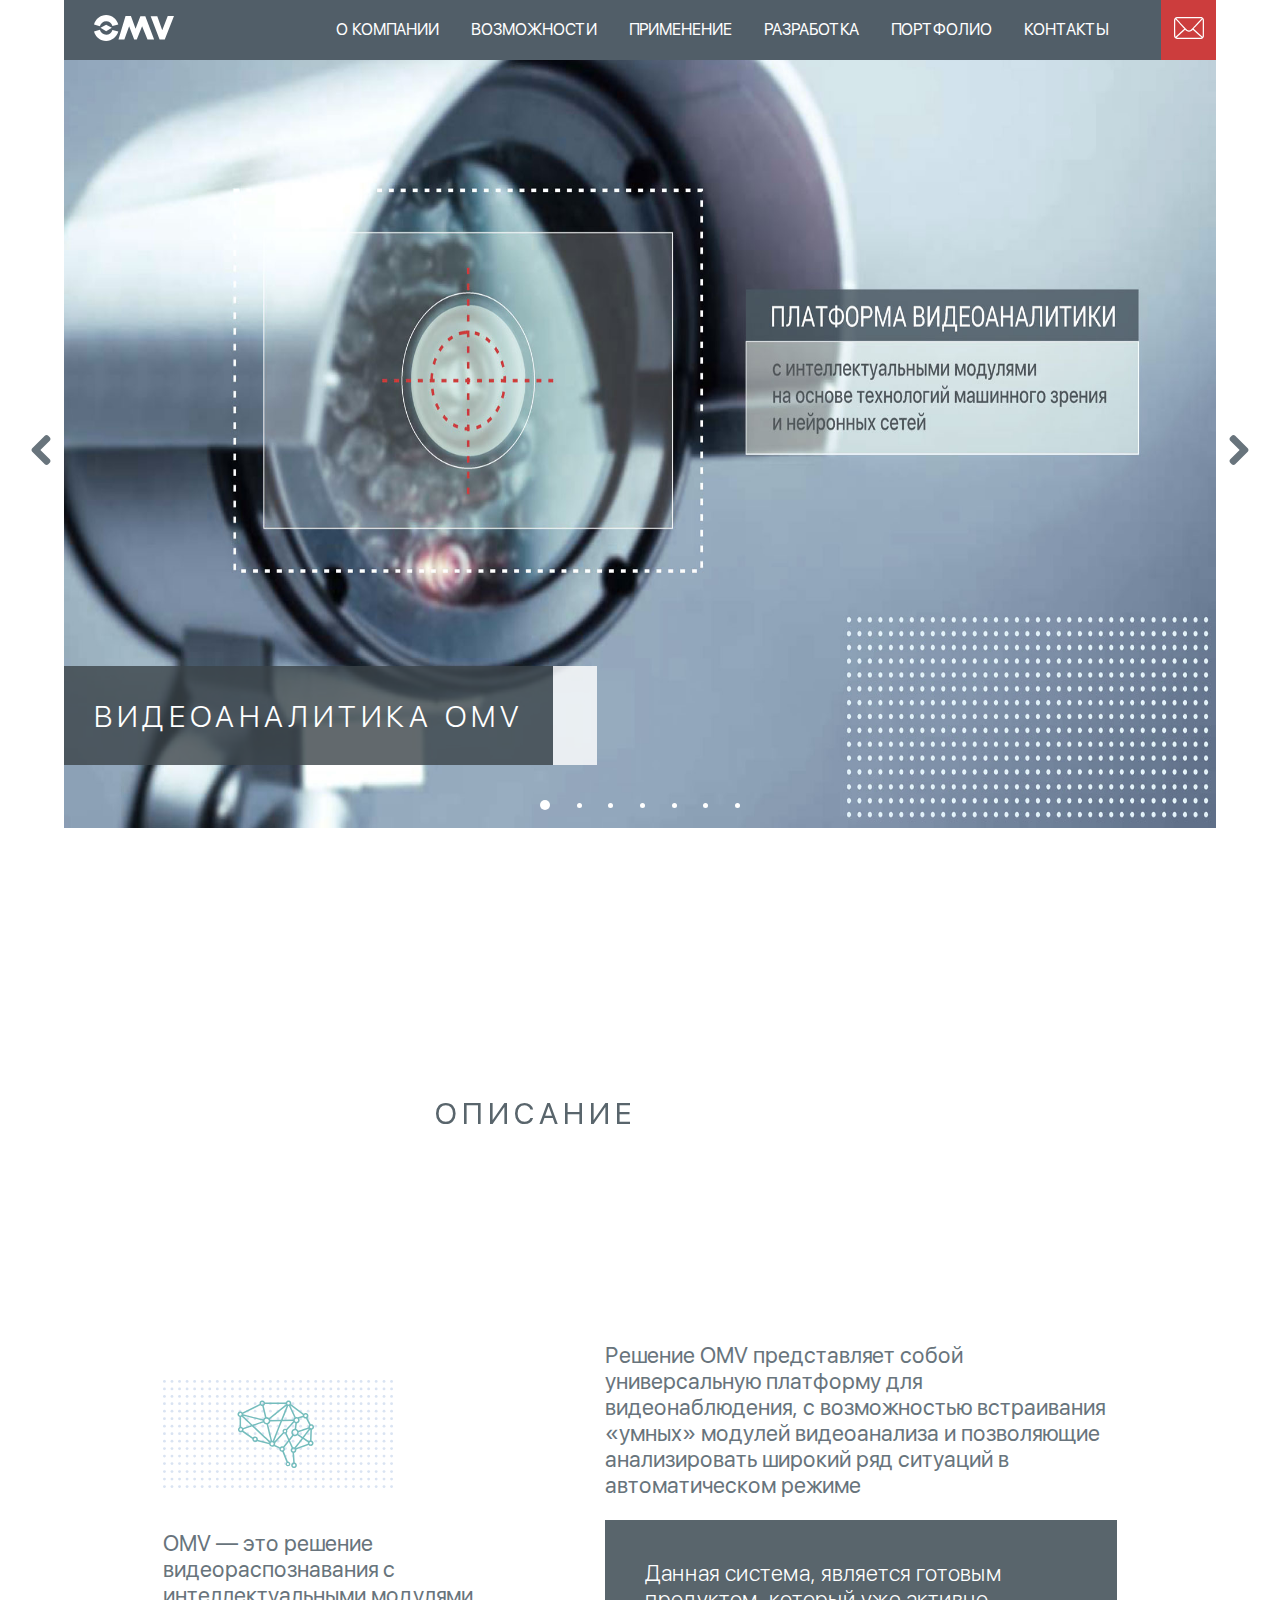
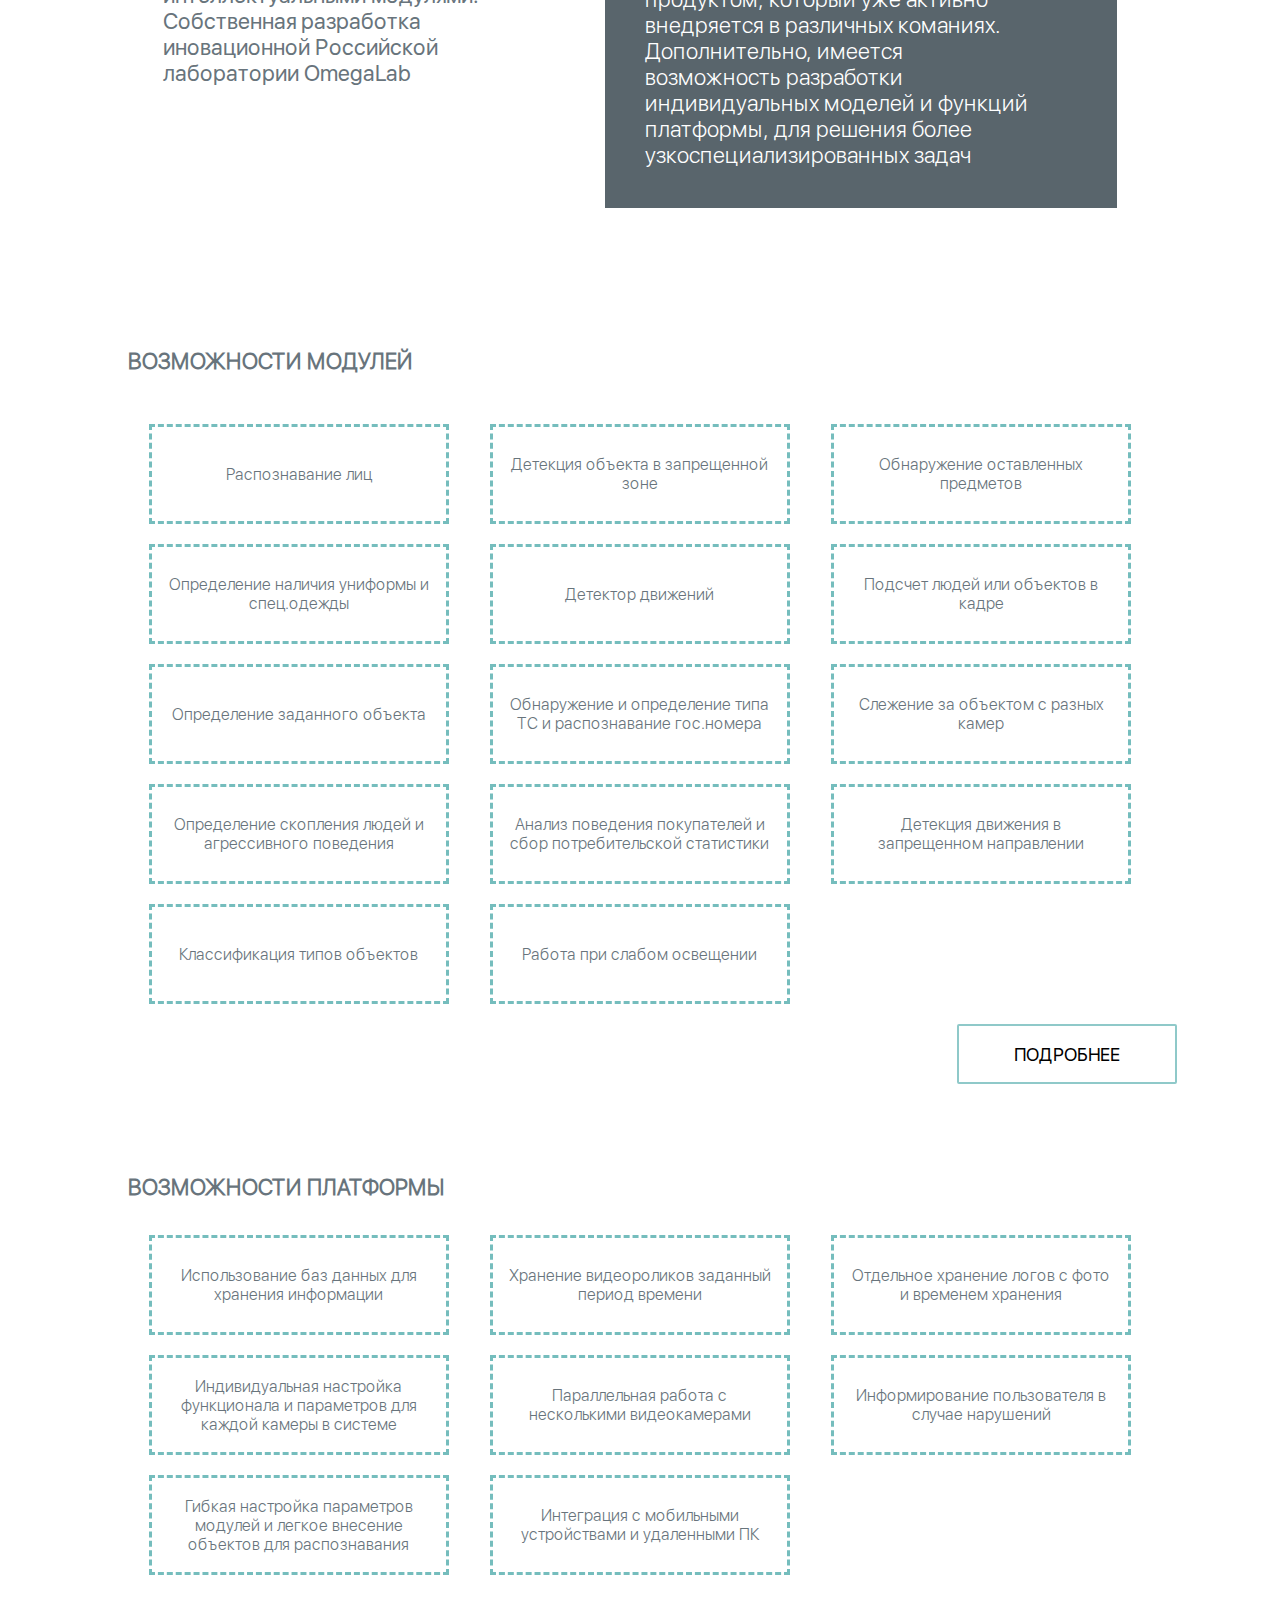
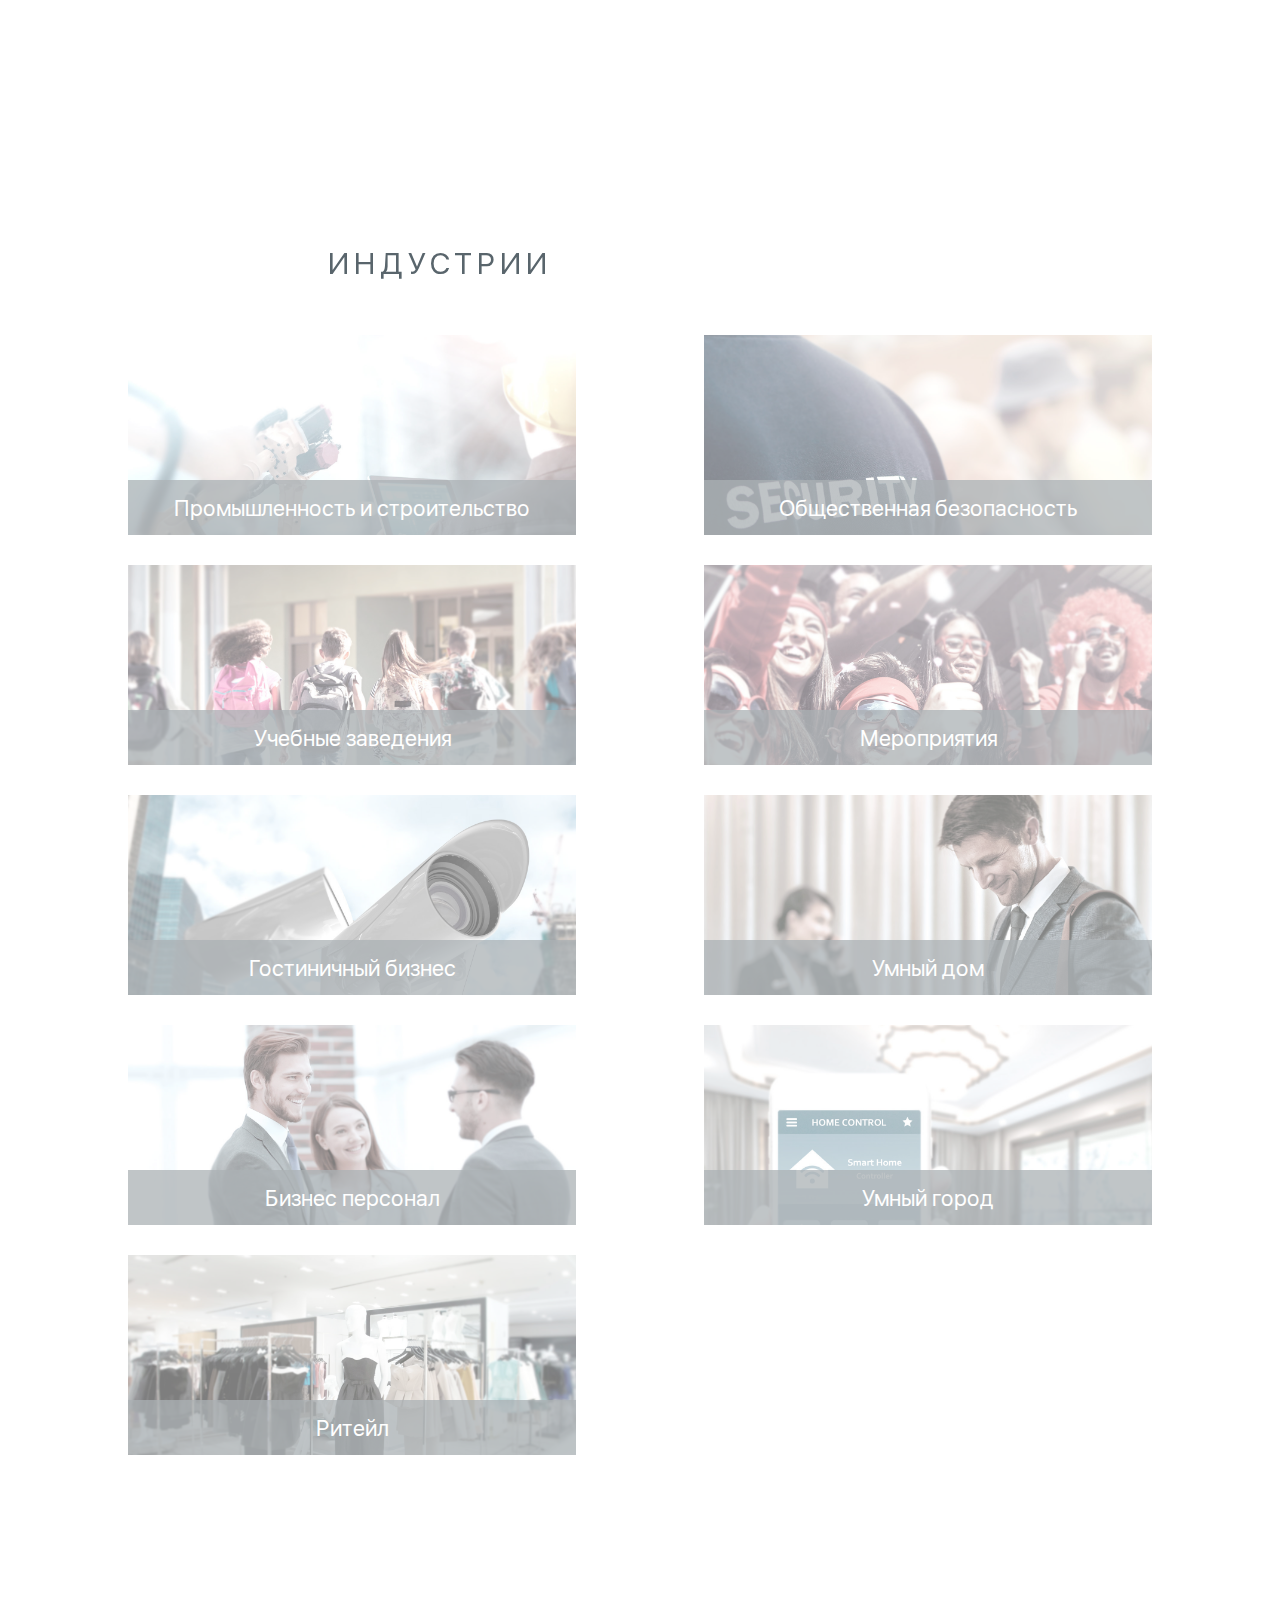
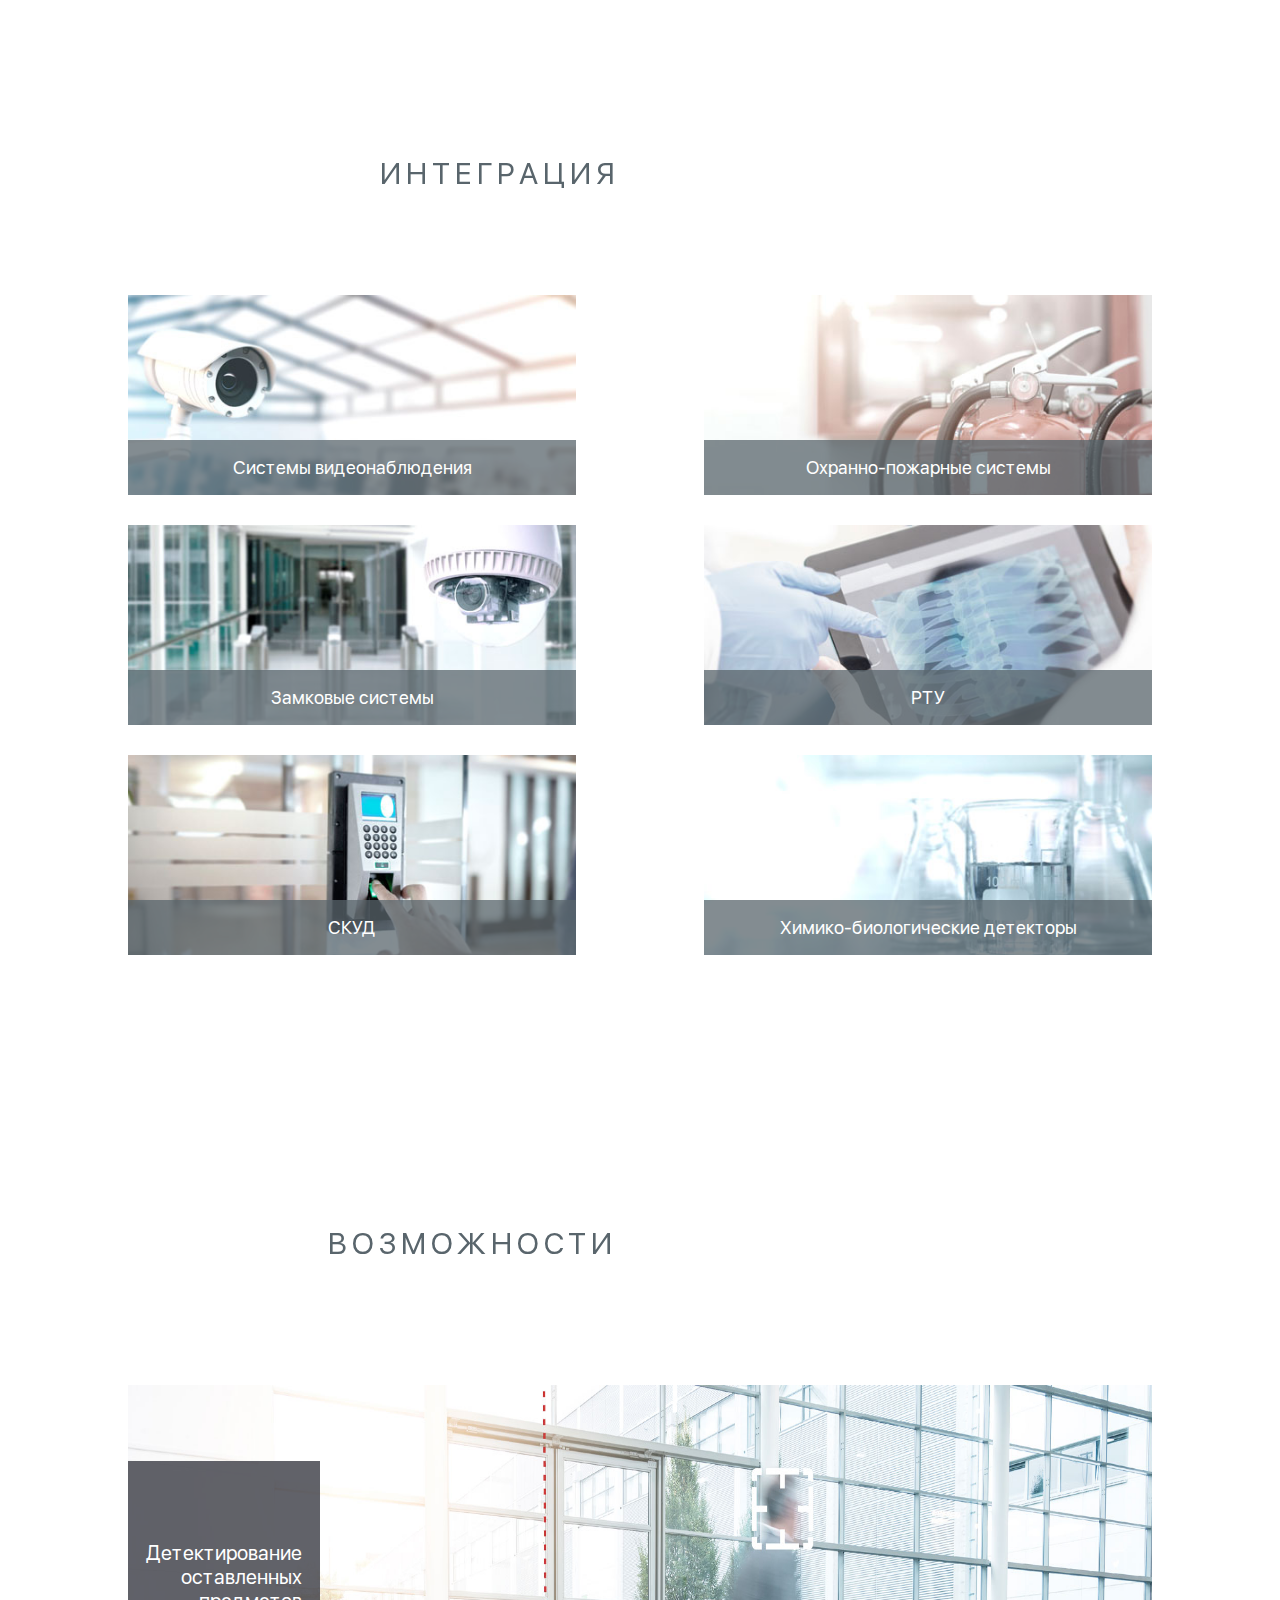
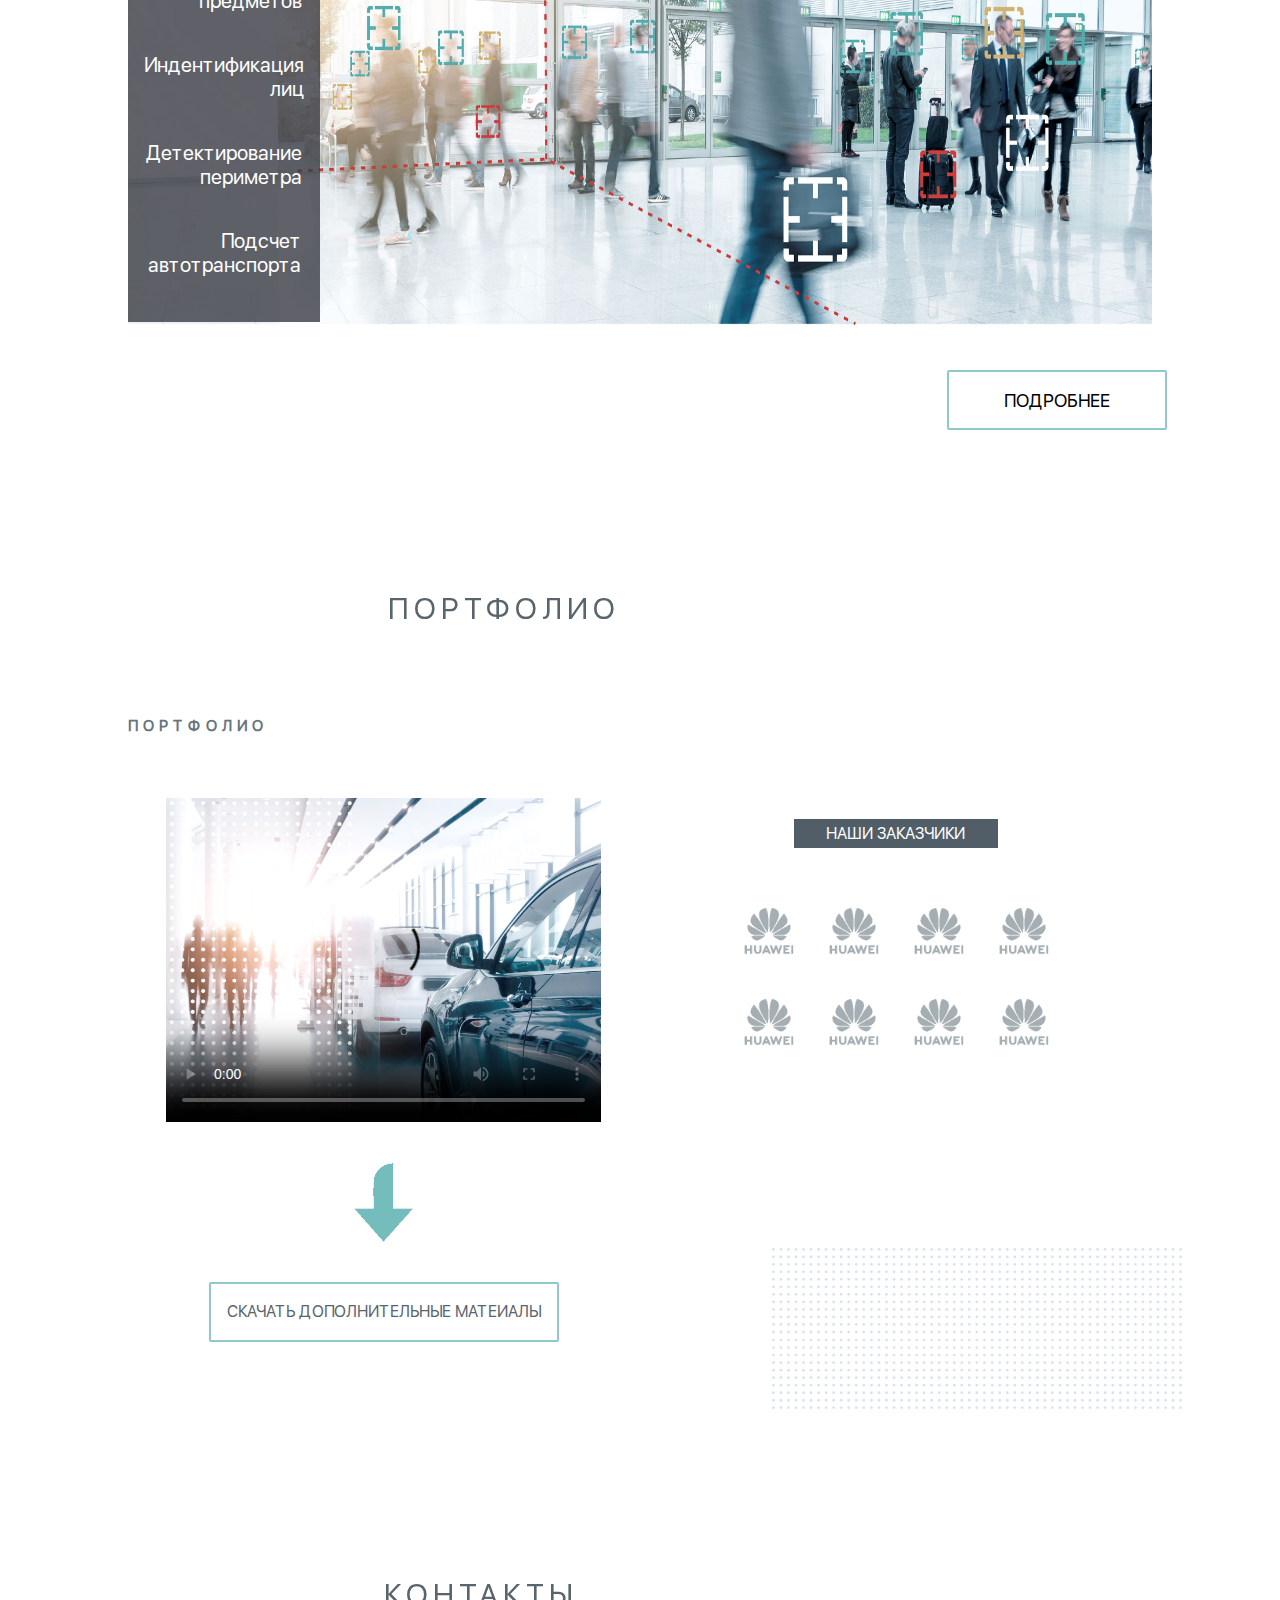
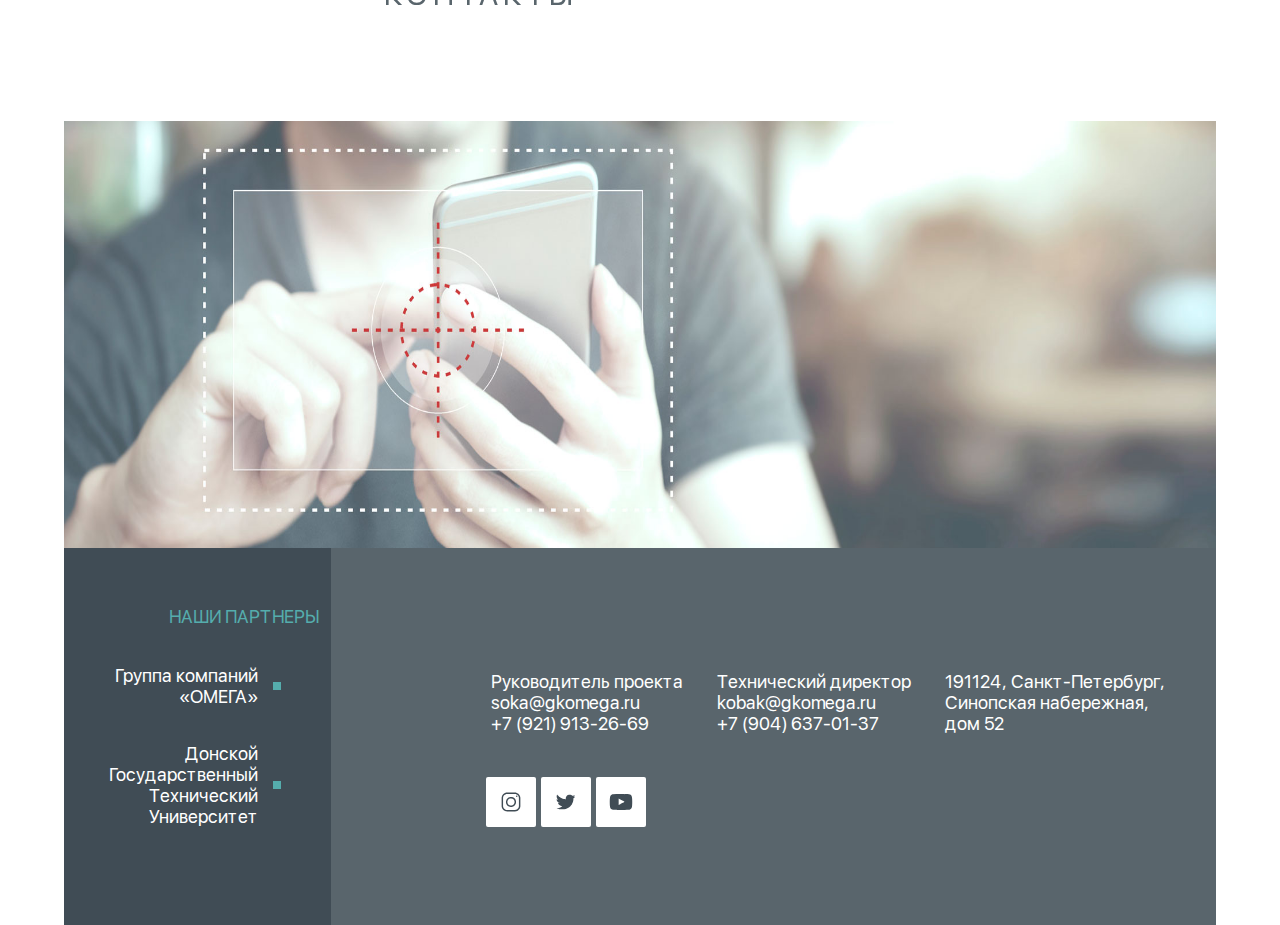
==== index.html @ c0adbfce "first commit" ====
<!doctype html>
<html lang="ru">
<head>
    <meta charset="UTF-8">
    <meta name="viewport"
          content="width=device-width, user-scalable=no, initial-scale=1.0, maximum-scale=1.0, minimum-scale=1.0">
    <meta http-equiv="X-UA-Compatible" content="ie=edge">
    <title>OMV</title>
    <link rel="shortcut icon" href="./assets/images/favicon.ico" type="image/png">
    <link rel="stylesheet" href="./assets/css/main.css">
    <link rel="stylesheet" href="https://cdnjs.cloudflare.com/ajax/libs/animate.css/3.7.2/animate.min.css">
</head>
<body onscroll="emptyarrow()">
<div class="max-width-container">
<header class="header-mobile">
    <div class="logo-part">
        <a class="menu-btn">
            <span></span>
        </a>
        <a class="logo-wrapper" href="./index.html">
            <img class="logo-part__logo" src="./assets/images/logo.svg" alt="">
        </a >
        <div class="modal-menu">
            <ul class="main-list">
                <li><a href="./about-company.html">О КОМПАНИИ</a></li>
                <li class="first-sub-list-opener"><a>ВОЗМОЖНОСТИ</a></li>
                <ul class="sub-list sub-list1">
                    <li><a href="possibilities.html">Технологии</a></li>
                    <li><a href="possibilities.html">Преимущества</a></li>
                </ul>
                <li class="second-sub-list-opener"><a>ПРИМЕНЕНИЕ</a></li>
                <ul class="sub-list sub-list2">
                    <li><a href="./usage-prom-and-building.html">Промышленность и строительство</a></li>
                    <li><a href="./usage-safety.html">Общественная безопасность и аналитика</a></li>
                    <li><a href="./usage-educational-houses.html">Учебные заведения</a></li>
                    <li><a href="./usage-events.html">Мероприятия</a></li>
                    <li><a href="./usage-hotels.html">Гостиничный бизнес</a></li>
                    <li><a href="./usage-smart-house.html">Умный дом</a></li>
                    <li><a href="./usage-buisness.html">Бизнес и персонал</a></li>
                    <li><a href="./usage-smart-city.html">Умный город</a></li>
                    <li><a href="./usage-retail.html">Ритейл</a></li>
                </ul>
                <li><a href="development.html">РАЗРАБОТКА</a></li>
                <li><a href="portfolio.html">ПОРТФОЛИО</a></li>
                <li><a href="#contacts">КОНТАКТЫ</a></li>
            </ul>
        </div>
    </div>
    <div class="mail-part">

        <a href="#" class="js-open-modal" data-modal="1"> <img src="./assets/images/envelope.svg" alt=""></a>
    </div>

</header>
<header class="header-desktop"  >
    <div class="logo-part">
        <a href="index.html"><img src="./assets/images/logo.svg" alt=""></a>
    </div>
   <!-- <div class="empty-place">

    </div>-->

    <div class="links-part">
        <div class="mail-part">
            <a href="#" class="js-open-modal" data-modal="1"> <img src="./assets/images/envelope.svg" alt=""></a>
        </div>

        <ul>
            <li><a class="active-link" href="./about-company.html">О КОМПАНИИ</a></li>
            <li class="link2"><a class="active-link " href="./possibilities.html">ВОЗМОЖНОСТИ</a>
                <div class="sub-link sub-link1">
                    <a href="./possibilities.html">Технологии</a>
                    <a href="./possibilities.html">Разработки</a>
                </div>
            </li>
            <li class="link3"><a class="active-link" style="cursor: default" href="#">ПРИМЕНЕНИЕ</a>
                <div class="sub-link sub-link2">
                    <a href="./usage-prom-and-building.html">Промышленность и строительство</a>
                    <a href="./usage-safety.html">Общественная безопасность <br> и аналитика</a>
                    <a href="./usage-educational-houses.html">Учебные заведения</a>
                    <a href="./usage-events.html">Мероприятия</a>
                    <a href="./usage-hotels.html">Гостиницы, отели, хостелы</a>
                    <a href="./usage-smart-house.html">Умный дом</a>
                    <a href="./usage-buisness.html">Бизнес и персонал</a>
                    <a href="./usage-smart-city.html">Умный город</a>
                    <a href="./usage-retail.html">Ритейл</a>
                </div>
            </li>
            <li class="link4"><a class="active-link" href="./development.html">РАЗРАБОТКА</a>
                <div class="sub-link sub-link3">
                    <a href="./development.html">Собственные разработки</a>
                    <a href="./development.html">R&D</a>
                </div>
            </li>
            <li class="link5"><a class="active-link" href="./portfolio.html">ПОРТФОЛИО</a>
                <div class="sub-link sub-link4">
                    <a href="./portfolio.html">Видеоролики</a>
                    <a href="./portfolio.html">Наши заказчики</a>
                    <a href="./portfolio.html">Дополнительные <br> материалы</a>
                </div>
            </li>
            <li><a class="active-link"  href="#contacts">КОНТАКТЫ</a></li>
        </ul>
    </div>

</header>

    <img style="z-index: 16;" alt="" src="./assets/images/next.svg" onclick="prev()" class="prev carousel-switcher">
    <img style="z-index: 16;" class="carousel-switcher next" onclick="next()" src="./assets/images/next.svg" alt="">

    <div style=" cursor: pointer;" class="arrowTopDiv"></div>


<div class="section-main">
    <div class="h1-container" style="z-index: 16;">
        <div class="h1-wrapper">
            <h1 class="main-name">ВИДЕОАНАЛИТИКА OMV</h1>
        </div>
        <div class="white-square"></div>
    </div>
        <div class="modal" data-modal="1">
            <div class="modalContent">
            <!--   Svg иконка для закрытия окна  -->
            <img src="./assets/images/cancel.svg" class="modal__cross js-modal-close">
            <p class="modal__name">Ваше имя<span>*</span></p>
            <input style="width: 85%;" type="text">
            <p class="modal__ink">Название организации</p>
            <input style="width: 85%" type="text">
            <p class="modal__ink">Ваша почта<span>*</span></p>
            <input style="width: 85%" type="tex">
            <p class="modal__tel">Контактный номер телефона</p>
            <input style="width: 85%" type="tel" name="tel"
                   pattern="2[0-9]{3}-[0-9]{3}">
            <p class="text">Ваш вопрос<span>*</span></p>
            <input style="padding-bottom: 35px; width: 85%;" type="text">
            <p style="color:grey; opacity: 0.9;"><input type="checkbox" name="option1" value="a1" checked>- согласен на обработку моих персональных данных</p>
            </div>
            <button style="margin-top:15px;" class="sendButton">ОТПРАВИТЬ</button>
        </div>
    <div class="overlay js-overlay-modal"></div>


    <img class="mobile-background animated slideInRight" width="100%" id="slider1" src="./assets/images/1.jpg" alt="">
    <img class="mobile-background animated slideInRight" width="100%" id="slider2" src="./assets/images/2.jpg" alt="">
    <img class="mobile-background animated slideInRight" width="100%" id="slider3" src="./assets/images/3.jpg" alt="">
    <img class="mobile-background animated slideInRight" width="100%" id="slider4" src="./assets/images/4.jpg" alt="">
    <img class="mobile-background animated slideInRight" width="100%" id="slider5" src="./assets/images/5.jpg" alt="">
    <img class="mobile-background animated slideInRight" width="100%" id="slider6" src="./assets/images/6.jpg" alt="">
    <img class="mobile-background animated slideInRight" width="100%"  id="slider7" src="./assets/images/7.jpg" alt="">
<!--    <img class="desktop-background" id="slider1" src="./assets/images/carouselD/1.jpg" alt="">
    <img class="desktop-background" id="slider2" src="./assets/images/carouselD/2.jpg" alt="">
    <img class="desktop-background" id="slider3" src="./assets/images/carouselD/3.jpg" alt="">
    <img class="desktop-background" id="slider4"  src="./assets/images/carouselD/4.jpg" alt="">
    <img class="desktop-background" id="slider5" src="./assets/images/carouselD/5.jpg" alt="">
    <img class="desktop-background" id="slider6" src="./assets/images/carouselD/6.jpg" alt="">
    <img class="desktop-background" id="slider7"  src="./assets/images/carouselD/7.jpg" alt="">
    <img class="desktop-background"id="slider8"  src="./assets/images/carouselD/8.jpg" alt="">-->
    <div class="particles">
        <div onclick="num =0; particleClick()" class="particle"></div>
        <div onclick="num =1; particleClick()" class="particle"></div>
        <div onclick="num =2; particleClick()" class="particle"></div>
        <div onclick="num =3; particleClick()" class="particle"></div>
        <div onclick="num =4; particleClick()" class="particle"></div>
        <div onclick="num =5; particleClick()" class="particle"></div>
        <div onclick="num =6; particleClick()" class="particle"></div>
    </div>
</div>

<div class="section-about" id="section-about">
    <h2 style="display: none;" class="h2-desktop h2About">ОПИСАНИЕ</h2>
    <div class="container">

        <div class="main-info">
            <h2 style="margin:25px 0;" class="mobile-only"><span>ОБЩЕЕ </span> ОПИСАНИЕ</h2>
            <div class="left-part">
                <img class="dotted-image mobile-only" src="./assets/images/brain.svg" alt="">
                <img class="dotted-image dotted-imagedesc" style="display: none" src="./assets/images/brainDesc.svg">
                <div class="left-part__container">
                    <p>OMV — это решение видеораспознавания с интеллектуальными модулями. Собственная разработка иновационной Российской лаборатории OmegaLab</p>
                </div>
            </div>
            <div class="right-part">
                <div class="white-screen">
                    <div class="white-screen__container">
                        <p>Решение OMV представляет собой универсальную платформу для видеонаблюдения, с возможностью встраивания «умных» модулей видеоанализа и позволяющие
                            анализировать широкий ряд ситуаций в автоматическом режиме</p>
                    </div>

                </div>
                <div class="dark-screen">
                    <div class="dark-screen__container">
                        <p>Данная система, является готовым продуктом, который уже активно внедряется в различных команиях. Дополнительно, имеется возможность разработки
                            индивидуальных моделей и функций платформы, для решения более узкоспециализированных задач</p>
                    </div>
                </div>
            </div>
        </div>
        <h2 class="desktop-left">ВОЗМОЖНОСТИ <br> МОДУЛЕЙ</h2>
        <img class="dotted-image mobile-only" src="./assets/images/eye.svg" alt="">
        <div class="modules-powers" style="margin-top: 50px">
            <div class="powers-list">
                <div class="card">
                    Распознавание лиц
                </div>
                <div class="card">
                    Детекция объекта в запрещенной зоне
                </div>
                <div class="card">
                    Обнаружение оставленных предметов
                </div>
                <div class="card">
                    Определение наличия униформы и спец.одежды
                </div>
                <div class="card">
                    Детектор движений
                </div>
                <div class="card">
                    Подсчет людей или объектов в кадре
                </div>
                <div class="card">
                    Определение заданного объекта
                </div>
                <div class="card">
                    Обнаружение и определение типа ТС и распознавание гос.номера
                </div>
                <div class="card">
                    Слежение за объектом с разных камер
                </div>
                <div class="card">
                    Определение скопления людей и агрессивного поведения
                </div>
                <div class="card">
                    Анализ поведения покупателей и сбор потребительской статистики
                </div>
                <div class="card">
                    Детекция движения в запрещенном направлении
                </div>
                <div class="card">
                    Классификация типов объектов
                </div>
                <div class="card">
                    Работа при слабом освещении
                </div>
                <div class="card" style="opacity: 0;"></div>
            </div>
        </div>
        <div class="btn-learn-more modules-powers-btn">ПОДРОБНЕЕ</div>
        <div class="platform-powers">
            <h2 class="desktop-left" style="margin-bottom: 35px;">ВОЗМОЖНОСТИ <br> ПЛАТФОРМЫ</h2>
            <img class="dotted-image mobile-only" src="./assets/images/compas.svg" alt="">
            <div class="powers-list">
                <div class="card">
                    Использование баз данных для хранения информации
                </div>
                <div class="card">
                    Хранение видеороликов заданный период времени
                </div>
                <div class="card">
                    Отдельное хранение логов с фото и временем хранения
                </div>
                <div class="card">
                    Индивидуальная настройка функционала и параметров для каждой камеры в системе
                </div>
                <div class="card">
                    Параллельная работа с несколькими видеокамерами
                </div>
                <div class="card">
                    Информирование пользователя в случае нарушений
                </div>
                <div class="card">Гибкая настройка параметров модулей и легкое внесение объектов для распознавания</div>
                <div class="card">Интеграция с мобильными устройствами и удаленными ПК</div>
                <div class="card" style="opacity: 0;"></div>
            </div>
        </div>
    </div>
</div>



<!--<div class="section-form"  style="position:absolute;top:0; left: 0; width: 500px; height: 400px; background: white; padding: 100px;">-->
<!--    <form action="" method="GET" >-->
<!--        <input type="text" name="user_name">-->
<!--        <input type="text" name="user_phone">-->
<!--        <input type="text" name="user_email">-->
<!--        <button type="submit">Отправить</button>-->
<!--    </form>-->
<!--</div>-->


<div class="section-industry" id="section-industry">
    <div class="container">
        <div class="head-container">
            <img class="head-container__dotts m-head-container__dotts " src="./assets/images/dotts.svg" alt="">
            <img class="head-container__dotts d-head-container__dotts mobile-only" src="" alt="">
            <h2 class="mobile-only">ИНДУСТРИИ</h2>
            <img class="head-container__dotts m-head-container__dotts " src="./assets/images/dotts.svg" alt="">
            <img class="head-container__dotts d-head-container__dotts mobile-only" src="" alt="">
        </div>
        <h2 style="display: none;" class="h2-desktop h2Industry">ИНДУСТРИИ</h2>
        <div class="products-list">

            <div class="product product1"><a href="usage-prom-and-building.html" >
                <div class="bar"><p>Промышленность и строительство</p></div>
            </a>
            </div>
            <div class="product product2"><a href="usage-safety.html" >
                <div class="bar"><p>Общественная безопасность</p></div>
            </a>
            </div>
            <div class="product product3"><a href="usage-educational-houses.html" >
                <div class="bar"><p>Учебные заведения</p></div>
            </a>
            </div>
            <div class="product product4"><a href="usage-events.html" >
                <div class="bar"><p>Мероприятия</p></div>
            </a>
            </div>
            <div class="product product5"><a href="usage-hotels.html" >
                <div class="bar"><p>Гостиничный бизнес</p></div>
            </a>
            </div>
            <div class="product product6"><a href="usage-smart-house.html" >
                <div class="bar"><p>Умный дом</p></div>
            </a>
            </div>
            <div class="product product7"><a href="usage-buisness.html" >
                <div class="bar"><p>Бизнес персонал</p></div>
            </a>
            </div>
            <div class="product product8"><a href="usage-smart-city.html" >
                <div class="bar"><p>Умный город</p></div>
            </a>
            </div>
            <div class="product product9"><a href="usage-retail.html" >
                <div class="bar"><p>Ритейл</p></div>
            </a>
            </div>
            <div class="product ">
            </div>
        </div>
    </div>
</div>



<div class="section-intagration">
    <h2 style="display: none;" class="h2-desktop h2Integration">ИНТЕГРАЦИЯ</h2>
    <div class="container">
        <div class="head-container">
            <img class="head-container__dotts m-head-container__dotts " src="./assets/images/dotts.svg" alt="">
            <img class="head-container__dotts d-head-container__dotts " src="./assets/images/Точки.svg" alt="">
            <h2 class="mobile-only">ИНТЕГРАЦИЯ</h2>
            <img class="head-container__dotts m-head-container__dotts " src="./assets/images/dotts.svg" alt="">
            <img class="head-container__dotts d-head-container__dotts " src="./assets/images/Точки.svg" alt="">
        </div>
        <div class="products-list">
            <div class="product product10"><a href="">
                <div class="bar"><p>Системы видеонаблюдения</p></div>
            </a>
            </div>
            <div class="product product11"><a href="">
                <div class="bar"><p>Охранно-пожарные системы</p></div>
            </a>
            </div>
            <div class="product product12"><a href="">
                <div class="bar"><p>Замковые системы</p></div>
            </a>
            </div>
            <div class="product product13"><a href="">
                <div class="bar"><p>РТУ</p></div>
            </a>
            </div>
            <div class="product product14"><a href="">
                <div class="bar"><p>СКУД</p></div>
            </a>
            </div>
            <div class="product product15"><a href="">
                <div class="bar"><p>Химико-биологические детекторы</p></div>
            </a>
            </div>
        </div>
    </div>
</div>





<div class="section-possibilities">
    <div class="container">
        <div class="head-container">
            <img class="head-container__dotts m-head-container__dotts mobile-only " src="./assets/images/dotts.svg" alt="">
            <img class="head-container__dotts d-head-container__dotts mobile-only" src="" alt="">
            <h2 class="while-no-empty mobile-only">ВОЗМОЖНОСТИ</h2>
            <img class="head-container__dotts m-head-container__dotts mobile-only  " src="./assets/images/dotts.svg" alt="">
            <img class="head-container__dotts d-head-container__dotts mobile-only" src="" alt="">
        </div>
        <h2 style="display: none" class="h2Possibilities h2-desktop">ВОЗМОЖНОСТИ</h2>

        <img  class="possibilities-img mobile-only" src="./assets/images/possibilities.jpg" alt="">
        <img style="display: none" class="possibilities-img posImgDesc" src="./assets/images/2pos.jpg" alt="">
        <div class="possibilities-list">
            <div class="possibilities-list__container">
                <p>Детектирование оставленных предметов</p>
                <div class="green-square"></div>
                <p>Индентификация лиц</p>
                <div class="green-square"></div>
                <p>Детектирование периметра</p>
                <div class="green-square"></div>
                <p>Подсчет автотранспорта</p>
            </div>
        </div>
        <div class="btn-learn-more possibilities-btn">ПОДРОБНЕЕ</div>
    </div>
</div>
    <div class="container">
        <h2 style="display: none" class="h2Portfolio h2-desktop">ПОРТФОЛИО</h2>

        <div class="head-container">

            <img class="head-container__dotts m-head-container__dotts " src="./assets/images/dotts.svg" alt="">
            <img class="head-container__dotts d-head-container__dotts mobile-only" src="" alt="">
            <h2 class="while-no-empty">ПОРТФОЛИО</h2>
            <img class="head-container__dotts m-head-container__dotts " src="./assets/images/dotts.svg" alt="">
            <img class="head-container__dotts d-head-container__dotts mobile-only" src="" alt="">

        </div>
        <div style="position: relative" class="section-portfolio">

        <div class="left-part">
            <div class="video">
                <video poster="./assets/images/cars.jpg" width="100%" controls="controls">
                    <source src="./assets/images/videoplayback.mp4">
                </video>
            </div>
            <img src="./assets/images/arrow-down.png" alt="" class="arrow-down">
            <div class=" download-additional-materials"> СКАЧАТЬ ДОПОЛНИТЕЛЬНЫЕ МАТЕИАЛЫ</div>
        </div>
        <div class="right-part">

            <p>НАШИ ЗАКАЗЧИКИ</p>
            <div class="right-part__image-container">
                <img src="./assets/images/huawei.png" alt="">
                <img src="./assets/images/huawei.png" alt="">
                <img src="./assets/images/huawei.png" alt="">
                <img src="./assets/images/huawei.png" alt="">
                <br>
                <img src="./assets/images/huawei.png" alt="">
                <img src="./assets/images/huawei.png" alt="">
                <img src="./assets/images/huawei.png" alt="">
                <img src="./assets/images/huawei.png" alt="">
            </div>
        </div>
            <img class="dottsportfolio" style="position: absolute; top: 400px; right: -30px; margin-top: 50px; width: 40%" src="../assets/images/points.svg">
    </div>
</div>





<div class="section-contacts" id="contacts">
    <div class="head-container">
        <img class="head-container__dotts m-head-container__dotts " src="./assets/images/dotts.svg" alt="">
        <img class="head-container__dotts d-head-container__dotts " src="./assets/images/Точки.svg" alt="">
        <h2 class="while-no-empty mobile-only">КОНТАКТЫ</h2>
        <img class="head-container__dotts m-head-container__dotts " src="./assets/images/dotts.svg" alt="">
        <img class="head-container__dotts d-head-container__dotts " src="./assets/images/Точки.svg" alt="">
    </div>
    <div class="basement">
        <h2 style="display: none" class="h2Contacts h2-desktop">КОНТАКТЫ</h2>
        <div class="image-part">
            <img class="mobile-only" src="./assets/images/footer-image.jpg" alt="">
            <img class="footerImgDesc" style="display: none" src="./assets/images/1con.jpg" alt="">
        </div>
        <div class="footer-part">



            <div class="left-part">
                <div class="contact">
                    <p>Руководитель проекта
                        <br>
                        <a href="">soka@gkomega.ru</a>
                        <br>
                        <a href="">+7 (921) 913-26-69</a>
                    </p>
                </div>
                <div class="contact">
                    <p>Технический директор
                        <br>
                        <a href="">kobak@gkomega.ru</a>
                        <br>
                        <a href="">+7 (904) 637-01-37</a>
                    </p>
                </div>
                <div class="contact">
                    <p>191124, Санкт-Петербург, <br> Синопская набережная, <br class="-display-block"> дом 52</p>
                </div>
                <div class="social-networks-links">
                   <!-- <a href=""><img src="./assets/images/vk.svg" alt=""></a>-->
                    <a href=""><img src="./assets/images/instagram.svg" alt=""></a>
                    <a href=""><img src="./assets/images/twitter.svg" alt=""></a>
                    <a href=""><img src="./assets/images/youtube.svg" alt=""></a>
                </div>
            </div>
            <div class="right-part">
                <p class="green-sign">НАШИ ПАРТНЕРЫ</p>
                <div class="green-square-wrapper">
                    <div class="green-square"></div>
                    <p>Группа компаний <br> «ОМЕГА» </p>
                </div>
                <div class="green-square-wrapper">
                    <div class="green-square"></div>
                    <p>Донской <br> Государственный <br> Технический<br> Университет</p>
                </div>
            </div>
        </div>
    </div>
</div>





</div>
<script>

    let firstSlide =  document.getElementsByClassName('mobile-background')[0];
    let secondSlide =  document.getElementsByClassName('mobile-background')[1];
    let thirdSlide =  document.getElementsByClassName('mobile-background')[2];
    let fourthSlide =  document.getElementsByClassName('mobile-background')[3];
    let fifthSlide =  document.getElementsByClassName('mobile-background')[4];
    let sixthSlide =  document.getElementsByClassName('mobile-background')[5];
    let seventhSlide =  document.getElementsByClassName('mobile-background')[6];





    document.getElementsByClassName('particle')[0].classList.add('-current-particle');
    firstSlide.classList.add('-display-block');
    let num = 0;

    function next() {
        document.getElementsByClassName('particle')[num].classList.remove('-current-particle');
        num++;
        if (num>6) {
            num = 0;
        }
        switch (num) {
            case 0: seventhSlide.classList.remove('-display-block');
                firstSlide.classList.add('-display-block');
                document.getElementsByClassName('particle')[num].classList.add('-current-particle');
                document.getElementsByClassName('main-name')[0].innerHTML = '<h1>ВИДЕОАНАЛИТИКА OMV</h1>'
                break;
            case 1: firstSlide.classList.remove('-display-block');
                secondSlide.classList.add('-display-block');
                document.getElementsByClassName('particle')[num].classList.add('-current-particle');
                document.getElementsByClassName('main-name')[0].innerHTML = '<h1>ИДЕНТИФИКАЦИЯ ЛИЦ</h1>'
                break;
            case 2: secondSlide.classList.remove('-display-block');
                thirdSlide.classList.add('-display-block');
                document.getElementsByClassName('particle')[num].classList.add('-current-particle');
                document.getElementsByClassName('main-name')[0].innerHTML = '<h1 style="word-wrap: normal;">ДЕТЕКТИРОВАНИЕ ОБЪЕКТОВ</h1>'
                break;
            case 3: thirdSlide.classList.remove('-display-block');
                fourthSlide.classList.add('-display-block');
                document.getElementsByClassName('particle')[num].classList.add('-current-particle');
                document.getElementsByClassName('main-name')[0].innerHTML = '<h1>ЗАПРЕЩЕННЫЕ ЗОНЫ</h1>'
                break;
            case 4: fourthSlide.classList.remove('-display-block');
                fifthSlide.classList.add('-display-block');
                document.getElementsByClassName('particle')[num].classList.add('-current-particle');
                document.getElementsByClassName('main-name')[0].innerHTML = '<h1>ДЕТЕКТИРОВАНИЕ ТРАНСТПОРТА</h1>'
                break;
            case 5: fifthSlide.classList.remove('-display-block');
                sixthSlide.classList.add('-display-block');
                document.getElementsByClassName('particle')[num].classList.add('-current-particle');
                document.getElementsByClassName('main-name')[0].innerHTML = '<h1>ИДЕНТИФИКАЦИЯ НОМЕРА</h1>'
                break;
            case 6:sixthSlide.classList.remove('-display-block');
                seventhSlide.classList.add('-display-block');
                document.getElementsByClassName('particle')[num].classList.add('-current-particle');
                document.getElementsByClassName('main-name')[0].innerHTML = '<h1>ОБЕСПЕЧЕНИЕ БЕЗОПАСТНОСТИ</h1>'
                break;
        }
    }
    function prev() {
        document.getElementsByClassName('particle')[num].classList.remove('-current-particle');
        num--;
        if (num<0) {
            num = 6;
        }
        switch (num) {
            case 0: secondSlide.classList.remove('-display-block');
                firstSlide.classList.add('-display-block');
                document.getElementsByClassName('particle')[num].classList.add('-current-particle');
                document.getElementsByClassName('main-name')[0].innerHTML = '<h1>ВИДЕОАНАЛИТИКА OMV</h1>'
                break;
            case 1: thirdSlide.classList.remove('-display-block');
                secondSlide.classList.add('-display-block');
                document.getElementsByClassName('particle')[num].classList.add('-current-particle');
                document.getElementsByClassName('main-name')[0].innerHTML = '<h1>ИДЕНТИФИКАЦИЯ ЛИЦ</h1>'
                break;
            case 2: fourthSlide.classList.remove('-display-block');
                thirdSlide.classList.add('-display-block');
                document.getElementsByClassName('particle')[num].classList.add('-current-particle');
                document.getElementsByClassName('main-name')[0].innerHTML = '<h1>ДЕТЕКТИРОВАНИЕ ОБЪЕКТОВ</h1>'
                break;
            case 3:fifthSlide.classList.remove('-display-block');
                fourthSlide.classList.add('-display-block');
                document.getElementsByClassName('particle')[num].classList.add('-current-particle');
                document.getElementsByClassName('main-name')[0].innerHTML = '<h1>ЗАПРЕЩЕННЫЕ ЗОНЫ</h1>'
                break;
            case 4: sixthSlide.classList.remove('-display-block');
                fifthSlide.classList.add('-display-block');
                document.getElementsByClassName('particle')[num].classList.add('-current-particle');
                document.getElementsByClassName('main-name')[0].innerHTML = '<h1>ДЕТЕКТИРОВАНИЕ ТРАНСТПОРТА</h1>'
                break;
            case 5: seventhSlide.classList.remove('-display-block');
                sixthSlide.classList.add('-display-block');
                document.getElementsByClassName('particle')[num].classList.add('-current-particle');
                document.getElementsByClassName('main-name')[0].innerHTML = '<h1>ИДЕНТИФИКАЦИЯ НОМЕРА</h1>'
                break;
            case 6: firstSlide.classList.remove('-display-block');
                seventhSlide.classList.add('-display-block');
                document.getElementsByClassName('particle')[num].classList.add('-current-particle');
                document.getElementsByClassName('main-name')[0].innerHTML = '<h1>ОБЕСПЕЧЕНИЕ БЕЗОПАСТНОСТИ</h1>'
                break;
        }
    }




    function particleClick() {
        document.getElementsByClassName('-gidisplay-block')[0].classList.remove('-display-block');
        document.getElementsByClassName('-current-particle')[0].classList.remove('-current-particle');
        slides[num].classList.add('-display-block');
        document.getElementsByClassName('particle')[num].classList.add('-current-particle');
    }
    let slides = [firstSlide, secondSlide, thirdSlide, fourthSlide, fifthSlide, sixthSlide, seventhSlide];
    setInterval(next, 7000);


</script>
<script
        src="https://code.jquery.com/jquery-3.4.1.min.js"
        integrity="sha256-CSXorXvZcTkaix6Yvo6HppcZGetbYMGWSFlBw8HfCJo="
        crossorigin="anonymous"></script>
<script src="./assets/scripts/modal.js"></script>
<script src="./assets/scripts/script.js"></script>
</body>
</html>
---- assets/css/main.css ----
@charset "UTF-8";
@font-face {
  font-family: "SFUID-light";
  src: url("../fonts/SFUIDisplay-Light.ttf"); }

@font-face {
  font-family: "SFUID-Regular";
  src: url("../fonts/SFUIDisplay-Regular.ttf"); }

@font-face {
  font-family: "SFUID-ultralight";
  src: url("../fonts/SFUIDisplay-Ultrulight.ttf"); }

.header-desktop {
  background-color: #515e68;
  max-width: 1920px;
  margin: 0 auto;
  display: none;
  justify-content: space-between;
  height: 60px;
  position: fixed;
  z-index: 99;
  left: 0;
  right: 0; }
  .header-desktop .link2:hover .sub-link1 {
    display: flex !important; }
    .header-desktop .link2:hover .sub-link1:hover {
      display: flex !important; }
  .header-desktop .link3:hover .sub-link2 {
    display: flex !important; }
    .header-desktop .link3:hover .sub-link2 a {
      width: 330px !important; }
    .header-desktop .link3:hover .sub-link2:hover {
      display: flex !important; }
  .header-desktop .link4:hover .sub-link3 {
    display: flex !important; }
    .header-desktop .link4:hover .sub-link3 a {
      width: 250px !important; }
    .header-desktop .link4:hover .sub-link3:hover {
      display: flex !important; }
  .header-desktop .link5:hover .sub-link4 {
    display: flex !important; }
    .header-desktop .link5:hover .sub-link4 a {
      width: 250px !important; }
    .header-desktop .link5:hover .sub-link4:hover {
      display: flex !important; }
  .header-desktop .logo-part {
    padding: 0 30px; }
  .header-desktop .links-part {
    background-color: #515e68;
    display: flex;
    width: 914px;
    align-items: center;
    justify-content: space-between; }
    .header-desktop .links-part .mail-part {
      width: 55px;
      order: 2;
      height: 60px;
      background-color: #cc3d3d;
      display: flex;
      align-items: center;
      justify-content: center; }
    .header-desktop .links-part ul {
      order: 1;
      margin-left: 20px;
      padding: 0; }
      .header-desktop .links-part ul li {
        display: inline-block;
        height: 60px;
        margin: 0 14px;
        padding: 20px 0;
        cursor: pointer;
        position: relative; }
        .header-desktop .links-part ul li .sub-link {
          position: absolute;
          left: 0;
          top: 100%;
          background-color: #dfe4eb;
          display: none;
          align-items: center;
          justify-content: center;
          flex-direction: column; }
          .header-desktop .links-part ul li .sub-link a {
            color: #68747c;
            padding: 15px 0 15px 10px;
            display: flex;
            align-items: center;
            border-bottom: 1px solid #68747c;
            width: 180px; }
            .header-desktop .links-part ul li .sub-link a:last-child {
              border-bottom: none; }
            .header-desktop .links-part ul li .sub-link a:hover {
              background-color: white;
              color: black; }
        .header-desktop .links-part ul li ul {
          position: absolute; }
          .header-desktop .links-part ul li ul li {
            height: 60px;
            margin: 0 20px;
            cursor: pointer; }
        .header-desktop .links-part ul li a {
          text-decoration: none;
          color: white;
          opacity: 0.9;
          cursor: pointer; }
        .header-desktop .links-part ul li .active-link {
          opacity: 1; }
  .header-desktop .mail-part {
    display: flex;
    justify-content: center;
    align-items: center;
    cursor: pointer; }
    .header-desktop .mail-part img {
      width: 30px; }
  .header-desktop .logo-part {
    width: 140px;
    display: flex;
    justify-content: center;
    align-items: center;
    background-color: #515e68; }
    .header-desktop .logo-part img {
      width: 80px; }
  .header-desktop .empty-place {
    height: 60px;
    z-index: -1;
    font-size: 30px;
    position: absolute;
    display: none;
    width: calc(100% - 1140px);
    left: calc(100% - 1325px); }
    .header-desktop .empty-place p {
      margin-top: 16px;
      color: #59656c;
      letter-spacing: 5px;
      text-align: center; }

.header-mobile {
  height: 50px;
  display: flex;
  align-items: center;
  justify-content: space-between;
  width: 100%;
  position: fixed;
  z-index: 99; }
  .header-mobile .-open-modal-menu {
    transform: translateY(0%) !important;
    transition: 0.4s; }
  .header-mobile .-overflow-scroll {
    overflow: scroll;
    height: 480px; }
  .header-mobile .modal-menu {
    position: absolute;
    transition: 0.4s;
    top: 50px;
    width: calc(100% - 46px);
    left: 0;
    transform: translateY(calc(-100% - 50px)); }
    .header-mobile .modal-menu .main-list {
      list-style-type: none;
      padding: 0;
      margin: 0; }
      .header-mobile .modal-menu .main-list .sub-list1,
      .header-mobile .modal-menu .main-list .sub-list2 {
        display: none; }
      .header-mobile .modal-menu .main-list .-open-modal-menu-punkt {
        display: block !important;
        transform: translateY(0) !important; }
      .header-mobile .modal-menu .main-list .sub-list {
        list-style-type: none;
        width: 100%;
        transform: translateY(-100%);
        padding: 0 !important;
        margin: 0; }
        .header-mobile .modal-menu .main-list .sub-list li {
          border-top: 1px solid #59656c;
          padding: 15px 0 15px 40px;
          justify-content: flex-start;
          background-color: #ccd2d9; }
          .header-mobile .modal-menu .main-list .sub-list li a {
            color: #59656c; }
      .header-mobile .modal-menu .main-list li {
        width: 100%;
        padding: 20px 0 20px 40px;
        background-color: #59656c;
        border-top: 1px solid #ccd2d9; }
        .header-mobile .modal-menu .main-list li a {
          color: white;
          text-decoration: none;
          font-size: 15px; }
  .header-mobile .logo-part {
    background-color: #59656c;
    height: 50px;
    display: flex;
    align-items: center;
    justify-content: space-between;
    width: 100%;
    padding: 0 20px; }
    .header-mobile .logo-part .logo-wrapper {
      width: 47px;
      height: 15px; }
    .header-mobile .logo-part__logo {
      width: 100%; }
  .header-mobile .mail-part {
    background-color: #cc3d3d;
    display: flex;
    justify-content: center;
    width: 55px;
    height: 50px;
    align-items: center; }
    .header-mobile .mail-part img {
      width: 25px; }
  .header-mobile .menu-btn {
    display: block;
    width: 20px;
    height: 50px;
    background-color: transparent;
    border-radius: 50%;
    position: relative;
    z-index: 100; }
  .header-mobile .menu-btn,
  .header-mobile .menu-btn:active,
  .header-mobile .menu-btn:focus {
    outline: none; }
  .header-mobile .menu-btn span,
  .header-mobile .menu-btn span::before,
  .header-mobile .menu-btn span::after {
    position: absolute;
    top: 50%;
    margin-top: -1px;
    left: 50%;
    margin-left: -10px;
    width: 20px;
    height: 2px;
    border-radius: 4px;
    background-color: #ffffff; }
  .header-mobile .menu-btn span::before,
  .header-mobile .menu-btn span::after {
    content: '';
    display: block;
    transition: 0.2s; }
  .header-mobile .menu-btn span::before {
    transform: translateY(-5px); }
  .header-mobile .menu-btn span::after {
    transform: translateY(5px); }
  .header-mobile .menu-btn_active span:before {
    transform: rotate(-35deg);
    width: 10px;
    transform-origin: left bottom; }
  .header-mobile .menu-btn_active span:after {
    transform: rotate(35deg);
    width: 10px;
    transform-origin: left top; }
  .header-mobile .menu-block {
    display: flex;
    justify-content: center;
    align-items: center; }
  .header-mobile .menu-nav {
    background-color: #fff;
    height: 50px; }
  .header-mobile .menu-nav__link {
    display: inline-block;
    text-decoration: none;
    color: #fff;
    margin-right: 20px; }
  .header-mobile .menu-nav__link {
    transition: 0.5s;
    transform-origin: right center;
    transform: translateX(50%);
    opacity: 0; }
  .header-mobile .menu-nav__link_active {
    transform: translateX(0%);
    opacity: 1; }

.section-main {
  padding-top: 50px;
  position: relative; }
  .section-main .desktop-background {
    display: none; }
  .section-main .h1-container {
    position: absolute;
    bottom: 10%;
    width: 85vw;
    display: flex;
    height: 5vh;
    align-items: center; }
    .section-main .h1-container .h1-wrapper {
      padding: 0 30px;
      width: auto;
      height: 5vh;
      background-color: rgba(59, 67, 72, 0.8);
      color: #59656c;
      display: flex;
      align-items: center; }
    .section-main .h1-container h1 {
      color: white;
      font-size: 15px;
      font-family: "SFUID-Regular";
      font-weight: 300;
      margin: 0;
      word-wrap: normal; }
    .section-main .h1-container .white-square {
      width: 9%;
      height: 5vh;
      background-color: rgba(255, 255, 255, 0.8); }
  .section-main .desktop-background {
    display: none;
    width: 100%; }
  .section-main .mobile-background {
    display: none; }
  .section-main .-display-block {
    display: block; }
  .section-main .empty-place p {
    letter-spacing: 5px; }
  .section-main .particles {
    width: 200px;
    display: flex;
    justify-content: space-between;
    align-items: center;
    position: absolute;
    bottom: 10px;
    left: 50%;
    transform: translateX(-50%); }
    .section-main .particles .particle {
      width: 5px;
      height: 5px;
      border-radius: 50%;
      background-color: white; }
    .section-main .particles .-current-particle {
      width: 10px;
      height: 10px; }

.prev {
  transform: scaleX(-1) translateY(-50%);
  left: 5%; }

.next {
  right: 5%;
  transform: translateY(-50%); }

.carousel-switcher {
  position: absolute;
  width: 30px;
  top: 11%; }

.section-about {
  margin-bottom: 80px; }
  .section-about .dotted-image {
    width: 50%;
    margin: 0 auto;
    margin-bottom: 30px;
    display: block;
    max-width: 230px; }
  .section-about .powers-list {
    margin: 0 auto;
    display: flex;
    flex-direction: column;
    align-items: center; }
  .section-about .card {
    width: 80%;
    border: 2px dashed #75bdbd;
    height: 100px;
    text-align: center;
    display: flex;
    align-items: center;
    margin-bottom: 20px;
    justify-content: center;
    font-size: 16px;
    color: #68747c;
    padding: 0 15px;
    font-family: "SFUID-light";
    max-width: 300px; }
  .section-about .container h2 {
    text-align: center;
    color: #68747c;
    font-size: 22px;
    font-weight: 600;
    font-family: "SFUID-light"; }
    .section-about .container h2 span {
      font-weight: 600;
      font-family: "SFUID-light";
      display: none; }
  .section-about .container .main-info {
    overflow: hidden;
    display: flex;
    justify-content: center;
    align-items: center;
    flex-direction: column; }
    .section-about .container .main-info .left-part {
      margin-right: 32px;
      flex-direction: column;
      height: 100%;
      display: flex; }
      .section-about .container .main-info .left-part__container {
        width: 80%;
        margin: 0 auto;
        max-width: 440px; }
      .section-about .container .main-info .left-part p {
        text-align: center;
        color: #68747c;
        font-size: 18px; }
    .section-about .container .main-info .right-part {
      flex-direction: column;
      display: flex; }
      .section-about .container .main-info .right-part .white-screen {
        overflow: hidden; }
        .section-about .container .main-info .right-part .white-screen p {
          text-align: center;
          color: #68747c;
          font-size: 16px; }
        .section-about .container .main-info .right-part .white-screen__container {
          width: 80%;
          margin: 0 auto;
          max-width: 450px; }
      .section-about .container .main-info .right-part .dark-screen {
        margin-bottom: 20px;
        background-color: #68747c;
        width: 100vw;
        overflow: hidden; }
        .section-about .container .main-info .right-part .dark-screen p {
          text-align: center;
          color: white;
          font-size: 16px;
          font-weight: 300;
          font-family: "SFUID-light";
          max-width: 505px;
          margin: 0 auto; }
        .section-about .container .main-info .right-part .dark-screen__container {
          width: 85%;
          margin: 0 auto;
          padding: 15px 0; }
  .section-about .container .btn-learn-more {
    width: 220px;
    height: 60px;
    background-color: #8fc9c9;
    color: black;
    display: flex;
    align-items: center;
    justify-content: center;
    border-radius: 2px;
    margin: 0 auto;
    font-size: 18px; }

.section-industry .head-container {
  display: flex;
  align-items: center;
  overflow: hidden;
  justify-content: space-between;
  margin-bottom: 20px; }
  .section-industry .head-container__dotts {
    width: 25%; }
  .section-industry .head-container h2 {
    text-align: center;
    color: #68747c;
    letter-spacing: 6px;
    font-size: 16px; }

.section-industry .products-list {
  display: flex;
  align-items: center;
  flex-direction: column;
  margin-bottom: 40px; }
  .section-industry .products-list .product {
    width: 90%;
    position: relative;
    background-size: 100%;
    height: 160px;
    background-repeat: no-repeat;
    max-width: 360px;
    margin-bottom: 30px; }
    .section-industry .products-list .product .bar {
      position: absolute;
      bottom: 0;
      width: 100%;
      color: white;
      text-align: center;
      height: 55px;
      padding: 7px;
      z-index: 2;
      background: rgba(89, 101, 108, 0.75); }
      .section-industry .products-list .product .bar p {
        position: relative;
        z-index: 3;
        margin: 0 auto;
        font-size: 22px;
        top: 20%; }
    .section-industry .products-list .product a {
      display: block;
      height: 100%;
      text-align: center; }
  .section-industry .products-list .product1 {
    background-image: url("../images/usage1.jpg"); }
  .section-industry .products-list .product2 {
    background-image: url("../images/usage2.jpg"); }
  .section-industry .products-list .product3 {
    background-image: url("../images/usage3.jpg"); }
  .section-industry .products-list .product4 {
    background-image: url("../images/usage4.jpg"); }
  .section-industry .products-list .product5 {
    background-image: url("../images/usage5.jpg"); }
  .section-industry .products-list .product6 {
    background-image: url("../images/usage6.jpg"); }
  .section-industry .products-list .product7 {
    background-image: url("../images/usage7.jpg"); }
  .section-industry .products-list .product8 {
    background-image: url("../images/usage8.jpg"); }
  .section-industry .products-list .product9 {
    background-image: url("../images/usage9.jpg"); }

.section-intagration .products-list {
  display: flex;
  align-items: center;
  flex-direction: column; }
  .section-intagration .products-list .product {
    width: 90%;
    position: relative;
    background-size: 100%;
    height: 160px;
    background-repeat: no-repeat;
    margin-bottom: 30px; }
    .section-intagration .products-list .product .bar {
      position: absolute;
      bottom: 0;
      width: 100%;
      color: white;
      text-align: center;
      height: 55px;
      padding: 7px;
      z-index: 2;
      background: rgba(89, 101, 108, 0.75); }
      .section-intagration .products-list .product .bar p {
        position: relative;
        z-index: 3;
        margin: 0 auto;
        font-size: 18px;
        top: 25%; }
    .section-intagration .products-list .product a {
      display: block;
      height: 100%;
      text-align: center; }
  .section-intagration .products-list .product10 {
    background-image: url("../images/i1.jpg"); }
  .section-intagration .products-list .product11 {
    background-image: url("../images/i2.jpg"); }
  .section-intagration .products-list .product12 {
    background-image: url("../images/i3.jpg"); }
  .section-intagration .products-list .product13 {
    background-image: url("../images/i4.jpg"); }
  .section-intagration .products-list .product14 {
    background-image: url("../images/i5.jpg"); }
  .section-intagration .products-list .product15 {
    background-image: url("../images/i6.jpg"); }

.section-possibilities .head-container {
  display: flex;
  align-items: center;
  overflow: hidden;
  justify-content: space-between;
  margin-bottom: 20px; }
  .section-possibilities .head-container__dotts {
    width: 25%; }
  .section-possibilities .head-container h2 {
    text-align: center;
    color: #68747c;
    letter-spacing: 6px;
    font-size: 16px; }

.section-possibilities .possibilities-img {
  width: 100%;
  max-width: 100%;
  margin-bottom: -5px; }

.section-possibilities .possibilities-list {
  background-color: #5f6a71;
  margin-bottom: 50px;
  padding-bottom: 25px; }
  .section-possibilities .possibilities-list__container {
    width: 65%;
    margin: 0 auto;
    display: flex;
    flex-direction: column;
    align-items: center; }
  .section-possibilities .possibilities-list p {
    color: white;
    text-align: center; }
  .section-possibilities .possibilities-list .green-square {
    width: 8px;
    height: 8px;
    background-color: #55adad; }

.section-possibilities .btn-learn-more {
  width: 220px;
  height: 60px;
  background-color: #8fc9c9;
  color: black;
  display: flex;
  align-items: center;
  justify-content: center;
  border-radius: 2px;
  margin: 0 auto;
  font-size: 18px;
  margin-bottom: 40px; }

.section-portfolio {
  display: flex;
  flex-direction: column;
  margin-bottom: 60px; }
  .section-portfolio .head-container {
    display: flex;
    align-items: center;
    overflow: hidden;
    justify-content: space-between;
    margin-bottom: 20px; }
    .section-portfolio .head-container__dotts {
      width: 25%; }
    .section-portfolio .head-container h2 {
      text-align: center;
      color: #68747c;
      letter-spacing: 6px;
      font-size: 16px; }
  .section-portfolio .left-part .video {
    margin-bottom: 40px; }
    .section-portfolio .left-part .video video {
      width: 85%;
      display: block;
      margin: 0 auto; }
  .section-portfolio .left-part .arrow-down {
    width: 12%;
    max-width: 60px;
    display: block;
    margin: 0 auto;
    margin-bottom: 40px; }
  .section-portfolio .left-part .btn-learn-more {
    width: 300px;
    height: 60px;
    background-color: #8fc9c9;
    color: white;
    display: flex;
    align-items: center;
    justify-content: center;
    border-radius: 2px;
    margin: 0 auto;
    font-size: 18px;
    margin-bottom: 40px;
    text-align: center; }
  .section-portfolio .left-part .download-additional-materials {
    width: 300px;
    height: 60px;
    background-color: #8fc9c9;
    color: white;
    display: flex;
    align-items: center;
    justify-content: center;
    border-radius: 2px;
    margin: 0 auto;
    font-size: 18px;
    margin-bottom: 40px;
    text-align: center; }
  .section-portfolio .dottsportfolio {
    display: none; }
  .section-portfolio .right-part {
    background-color: #FFFFFF;
    padding: 20px 0; }
    .section-portfolio .right-part p {
      width: 40%;
      margin: 0 auto;
      margin-bottom: 40px;
      text-align: center;
      color: white;
      padding: 5px 15px;
      font-weight: lighter;
      background-color: #515e68; }
    .section-portfolio .right-part__image-container {
      text-align: center; }
      .section-portfolio .right-part__image-container img {
        width: 40px;
        margin: 20px 15px; }

.videoflex {
  display: flex;
  flex-direction: column;
  align-items: center;
  justify-content: space-around; }
  .videoflex div {
    display: flex;
    flex-direction: column; }

.videoCol {
  margin-top: 30px;
  align-items: center;
  justify-content: space-between;
  height: 100vh; }

iframe {
  margin: 0 auto; }

#video_pop {
  z-index: 9999;
  position: fixed;
  top: 0px;
  left: 0px;
  width: 100vw;
  justify-content: center;
  height: 100vh;
  background: rgba(0, 0, 0, 0.5);
  display: none;
  cursor: pointer; }

#the_Video {
  width: 50%;
  position: fixed;
  top: 50%;
  left: 50%;
  -webkit-transform: translate(-50%, -50%);
  transform: translate(-50%, -50%); }

.videoBlank {
  height: 50px;
  width: 50%;
  background-color: #58666e;
  opacity: 0.96; }
  .videoBlank p {
    margin-top: 8px !important;
    text-align: center;
    color: white; }

.vidos {
  align-items: center;
  margin-bottom: 30px; }

.presentation {
  display: flex;
  flex-direction: column;
  align-items: center;
  justify-content: center; }

.presentaionImg {
  width: 100%; }

.presentaionText {
  padding-top: 10px;
  width: 100%;
  height: 100px; }

.head-container {
  display: flex;
  align-items: center;
  overflow: hidden;
  justify-content: space-between;
  margin-bottom: 20px; }
  .head-container__dotts {
    width: 25%; }
  .head-container h2 {
    text-align: center;
    color: #68747c;
    letter-spacing: 6px;
    font-size: 16px; }

.arrowdownload {
  position: absolute;
  right: 32%;
  top: 0;
  width: 30%;
  padding: 8px; }

.presentaitonTxt {
  position: absolute;
  display: none;
  top: 79.5%;
  left: 5%;
  width: 41.5%;
  text-align: left;
  background-color: rgba(57, 59, 67, 0.8) !important;
  padding: 35px; }
  .presentaitonTxt p {
    color: white;
    font-size: 20px; }

.section-contacts {
  margin: 0 auto; }
  .section-contacts .head-container {
    display: flex;
    align-items: center;
    overflow: hidden;
    justify-content: space-between;
    margin-bottom: 20px; }
    .section-contacts .head-container__dotts {
      width: 25%; }
    .section-contacts .head-container h2 {
      text-align: center;
      color: #68747c;
      letter-spacing: 6px;
      font-size: 16px; }
  .section-contacts .basement .image-part {
    margin-bottom: -5px; }
    .section-contacts .basement .image-part img {
      width: 100%; }
  .section-contacts .basement .footer-part {
    display: flex;
    flex-direction: column; }
    .section-contacts .basement .footer-part .left-part {
      background-color: #59656c; }
      .section-contacts .basement .footer-part .left-part .contact {
        text-align: center;
        margin: 30px 30px 30px 0; }
        .section-contacts .basement .footer-part .left-part .contact p {
          color: white;
          text-align: center; }
          .section-contacts .basement .footer-part .left-part .contact p a {
            color: white;
            text-decoration: none;
            text-transform: none;
            text-align: center; }
      .section-contacts .basement .footer-part .left-part .social-networks-links {
        display: flex;
        align-items: center;
        justify-content: space-between;
        width: 87%;
        margin: 0 auto;
        padding-bottom: 40px;
        max-width: 150px; }
        .section-contacts .basement .footer-part .left-part .social-networks-links a {
          width: 40px;
          height: 40px;
          background-color: white;
          position: relative;
          border-radius: 3px; }
          .section-contacts .basement .footer-part .left-part .social-networks-links a img {
            position: absolute;
            left: 50%;
            border-radius: 2px;
            top: 50%;
            transform: translate(-50%, -50%);
            width: 50px; }
    .section-contacts .basement .footer-part .right-part {
      background-color: #404c55;
      padding: 40px 0 80px; }
      .section-contacts .basement .footer-part .right-part .green-square-wrapper {
        display: flex;
        flex-direction: column; }
      .section-contacts .basement .footer-part .right-part .green-square {
        width: 8px;
        height: 8px;
        background-color: #55adad;
        margin: 0 auto; }
      .section-contacts .basement .footer-part .right-part .green-sign {
        color: #55adad;
        margin-bottom: 20px;
        text-align: center; }
      .section-contacts .basement .footer-part .right-part p {
        color: white;
        text-align: center; }

.section-about-company {
  padding-top: 80px; }
  .section-about-company .head-container {
    margin-bottom: 30px; }
  .section-about-company .company-desc {
    width: 85%;
    margin: 0 auto; }
    .section-about-company .company-desc p {
      text-align: center;
      color: #59656c;
      margin-bottom: 80px; }

.head-container {
  display: flex;
  align-items: center;
  overflow: hidden;
  justify-content: space-between;
  margin-bottom: 20px; }
  .head-container__dotts {
    width: 23%;
    max-width: 110px; }
  .head-container h2 {
    text-align: center;
    color: #68747c;
    letter-spacing: 5px;
    font-size: 15px; }

.d-head-container__dotts {
  display: none; }

.section-company-partners .head-container {
  margin-bottom: 30px; }

.section-company-partners .short-desc {
  background-color: #647179;
  padding: 50px 0 30px 0; }
  .section-company-partners .short-desc img {
    margin: 0 auto;
    width: 40%;
    display: block;
    max-width: 200px; }
  .section-company-partners .short-desc p {
    text-align: center;
    color: white; }
  .section-company-partners .short-desc .first-paragraph {
    text-align: center;
    margin-bottom: 40px; }

.section-company-partners .man-with-a-tablet {
  width: 100%;
  margin-bottom: 30px; }

.section-company-partners .btn-learn-more {
  width: 220px;
  height: 60px;
  background-color: #8fc9c9;
  color: white;
  display: flex;
  align-items: center;
  justify-content: center;
  border-radius: 2px;
  margin: 50px 50px;
  font-size: 18px; }

.section-main-possibilities {
  padding-top: 50px; }
  .section-main-possibilities img {
    width: 100%;
    margin-bottom: -4px; }
  .section-main-possibilities .short-desc {
    background-color: #647179;
    padding: 25px 15px;
    margin-bottom: 30px; }
    .section-main-possibilities .short-desc .paragraph {
      width: 100%;
      margin: 0 auto; }
      .section-main-possibilities .short-desc .paragraph p {
        color: white;
        text-align: center;
        margin: 0; }

.section-technologies .container .technology-container {
  display: flex;
  flex-direction: column;
  align-items: center;
  margin: 0 auto; }
  .section-technologies .container .technology-container .technology {
    width: 80%;
    margin-bottom: 60px; }
    .section-technologies .container .technology-container .technology img {
      margin: 0 auto;
      width: 115px;
      display: block;
      margin-bottom: 25px; }
    .section-technologies .container .technology-container .technology p {
      text-align: center;
      color: #68747c; }
      .section-technologies .container .technology-container .technology p span {
        font-size: 18px;
        font-weight: 900; }
      .section-technologies .container .technology-container .technology p.paragraph {
        margin-top: 30px; }

.section-features .container .technology-container {
  display: flex;
  flex-direction: column;
  align-items: center;
  margin: 0 auto; }
  .section-features .container .technology-container .technology {
    width: 80%;
    margin-bottom: 60px; }
    .section-features .container .technology-container .technology img {
      margin: 0 auto;
      width: 115px;
      display: block;
      margin-bottom: 25px; }
    .section-features .container .technology-container .technology p {
      text-align: center;
      color: #68747c; }
      .section-features .container .technology-container .technology p span {
        font-size: 18px;
        font-weight: 900; }
      .section-features .container .technology-container .technology p.paragraph {
        margin-top: 30px; }

.section-building-features .container .short-desc {
  background-color: #647179;
  padding: 25px 15px;
  margin-bottom: 30px; }
  .section-building-features .container .short-desc .paragraph {
    width: 100%;
    margin: 0 auto; }
    .section-building-features .container .short-desc .paragraph p {
      color: white;
      text-align: center;
      margin: 0; }
      .section-building-features .container .short-desc .paragraph p span {
        margin-bottom: 20px; }

.section-building-features .container .technology-container {
  display: flex;
  flex-direction: column;
  margin: 0 auto; }
  .section-building-features .container .technology-container .technology {
    width: 80%;
    margin-bottom: 60px; }
    .section-building-features .container .technology-container .technology img {
      margin: 0 auto;
      width: 115px;
      height: 20%;
      display: block;
      margin-bottom: 25px; }
    .section-building-features .container .technology-container .technology p {
      text-align: center;
      color: #68747c; }
      .section-building-features .container .technology-container .technology p span {
        font-size: 18px;
        font-weight: 900; }
      .section-building-features .container .technology-container .technology p.paragraph {
        margin-top: 30px; }

.section-functioanl {
  overflow: hidden;
  margin-bottom: 300px; }
  .section-functioanl .r-n-d-container {
    justify-content: space-between; }
    .section-functioanl .r-n-d-container .left-part {
      flex-direction: column;
      width: 47%; }
      .section-functioanl .r-n-d-container .left-part img {
        margin: auto 0 0 auto; }
      .section-functioanl .r-n-d-container .left-part .white-screen {
        padding: 20px;
        font-size: 20px;
        padding-left: 30%; }
        .section-functioanl .r-n-d-container .left-part .white-screen p {
          text-align: right; }
      .section-functioanl .r-n-d-container .left-part .dark-screen {
        text-align: right;
        background-color: #59656c;
        color: white;
        padding: 60px 10% 60px 20%;
        font-size: 20px; }
    .section-functioanl .r-n-d-container .right-part {
      flex-direction: column;
      width: 47%;
      align-items: end;
      justify-content: end;
      display: flex; }
      .section-functioanl .r-n-d-container .right-part img {
        margin-bottom: 200px;
        max-width: 700px; }
      .section-functioanl .r-n-d-container .right-part .write-us {
        text-decoration: none;
        cursor: pointer;
        margin: 0 auto !important;
        color: #8fc9c9;
        background-color: white !important;
        border: 1px solid #8fc9c9 !important;
        transition: .3s;
        display: flex;
        align-items: center;
        justify-content: center;
        width: 220px;
        height: 60px;
        border-radius: 2px; }
        .section-functioanl .r-n-d-container .right-part .write-us:hover {
          background-color: #8fc9c9 !important;
          color: white !important;
          transition: .3s; }
  .section-functioanl img {
    width: 100%;
    margin-bottom: 40px; }
  .section-functioanl .omega-lab {
    width: 50%;
    display: block;
    margin: 0 auto;
    margin-bottom: 50px;
    max-width: 200px; }
  .section-functioanl .btn-learn-more {
    width: 220px;
    height: 60px;
    background-color: #8fc9c9;
    color: white;
    display: flex;
    align-items: center;
    justify-content: center;
    border-radius: 2px;
    margin: 0 auto;
    font-size: 18px;
    margin-bottom: 80px; }
  .section-functioanl .long-desc {
    background-color: #68747c;
    margin-bottom: 80px;
    padding: 30px; }
    .section-functioanl .long-desc p {
      text-align: center;
      color: white; }
  .section-functioanl .r-d-desc {
    width: 85%;
    margin: 0 auto;
    margin-bottom: 30px; }
    .section-functioanl .r-d-desc p {
      text-align: center;
      color: #68747c; }
  .section-functioanl .r-and-d {
    margin-bottom: 100px; }
  .section-functioanl h1 {
    font-size: 20px;
    color: #68747c;
    text-align: center;
    margin: 50px 0; }
  .section-functioanl .func-container {
    display: flex;
    flex-direction: column;
    align-items: center; }
    .section-functioanl .func-container .func {
      height: 400px;
      border: 2px dashed #75bdbd;
      width: 70%;
      max-width: 360px;
      padding: 30px;
      margin-bottom: 30px;
      max-width: 260px; }
      .section-functioanl .func-container .func img {
        margin: 0 auto;
        max-width: 130px;
        width: 70%;
        display: block;
        margin-bottom: 30px; }
      .section-functioanl .func-container .func p {
        text-align: center; }

@media screen and (min-width: 350px) {
  .header-mobile .logo-part .modal-menu {
    width: calc(100% - 47px); } }

@media screen and (min-width: 380px) {
  .header-mobile .logo-part .modal-menu {
    width: calc(100% - 48px); }
  .carousel-switcher {
    top: 20%; } }

@media screen and (min-width: 450px) {
  .header-mobile .logo-part .modal-menu {
    width: calc(100% - 49px); }
  .carousel-switcher {
    top: 15%; } }

@media screen and (min-width: 535px) {
  .header-mobile .logo-part .modal-menu {
    width: calc(100% - 50px); } }

@media screen and (min-width: 660px) {
  .header-mobile .logo-part .modal-menu {
    width: calc(100% - 51px); } }

@media screen and (min-width: 850px) {
  .header-mobile .logo-part .modal-menu {
    width: calc(100% - 52px); } }

@media screen and (min-width: 768px) {
  .m-head-container__dotts {
    display: none; }
  .presentaitonTxt {
    display: block; }
  .d-head-container__dotts {
    display: block;
    max-width: 220px; }
  .head-container {
    margin-bottom: 50px; }
  .section-about .powers-list {
    flex-wrap: wrap;
    flex-direction: row;
    justify-content: space-around;
    margin: 0 auto; }
  .section-about .container .download-additional-materials {
    margin-top: 30px;
    margin-bottom: 90px;
    margin: 0 auto !important; }
  .section-about .container .main-info .right-part .dark-screen__container {
    padding: 25px 0; }
  .section-about .container h2 span {
    display: inline-block; }
  .section-about .container h2 br {
    display: none; }
  .section-industry,
  .section-intagration {
    margin-bottom: 40px; }
    .section-industry .container .products-list,
    .section-intagration .container .products-list {
      flex-wrap: wrap;
      justify-content: space-between;
      flex-direction: row; }
      .section-industry .container .products-list .product,
      .section-intagration .container .products-list .product {
        height: 200px;
        max-width: 48vw; }
  .section-possibilities .possibilities-list p {
    font-size: 20px; }
  .section-portfolio .left-part .btn-learn-more {
    padding: 15px;
    width: 350px;
    font-size: 16px; }
  .section-portfolio .left-part .download-additional-materials {
    padding: 15px;
    width: 350px;
    font-size: 16px; }
  .section-contacts .basement .footer-part {
    flex-direction: row; }
    .section-contacts .basement .footer-part .left-part {
      order: 2;
      width: 60vw;
      padding-left: 160px;
      padding-top: 75px; }
      .section-contacts .basement .footer-part .left-part .social-networks-links {
        margin: 0; }
      .section-contacts .basement .footer-part .left-part .contact p, .section-contacts .basement .footer-part .left-part .contact a {
        text-align: left; }
    .section-contacts .basement .footer-part .right-part {
      width: 40vw; }
      .section-contacts .basement .footer-part .right-part .green-square-wrapper {
        flex-direction: row;
        justify-content: flex-end;
        align-items: center; }
        .section-contacts .basement .footer-part .right-part .green-square-wrapper p {
          text-align: end; }
        .section-contacts .basement .footer-part .right-part .green-square-wrapper .green-square {
          order: 1;
          margin: 20px 50px 20px 15px; }
  .company-desc p {
    width: 80%;
    margin: 0 auto; }
  .short-desc img {
    margin-bottom: 30px; }
  .short-desc p {
    font-size: 20px; }
  .long-desc p {
    width: 80%;
    margin: 0 auto; }
  .technology-container {
    flex-direction: row !important;
    flex-wrap: wrap;
    margin-bottom: 70px;
    justify-content: space-around; }
    .technology-container .technology {
      max-width: 260px; }
  .func-container {
    flex-direction: row !important;
    justify-content: center;
    flex-wrap: wrap; }
    .func-container .func {
      margin: 0 20px; } }

@media screen and (min-width: 1024px) {
  .section-contacts {
    width: 90%; }
  .videoBlank {
    height: 30px !important; }
  .arrowdownload {
    top: auto;
    width: 10%;
    bottom: -65px;
    left: 46%; }
  .green-sign {
    padding-left: 93px; }
  .arrowTopScroll {
    display: inline-block !important; }
  .posImgDesc {
    display: block !important; }
  .h2-desktop {
    display: inline-block !important;
    font-size: 30px !important;
    letter-spacing: 5px;
    position: relative;
    overflow: hidden;
    font-weight: lighter;
    color: #59656c;
    z-index: 10000; }
  .h2Possibilities {
    margin: 180px 0 120px 0;
    left: 200px; }
  .h2Portfolio {
    left: 260px;
    margin-bottom: 75px;
    margin-top: 70px; }
  .h2Contacts {
    left: 320px;
    margin-bottom: 105px; }
  .h2About {
    margin: 145px 0 165px;
    left: 435px; }
  .h2RnD {
    margin: 145px 0 165px;
    left: 470px; }
  .h2Func {
    left: 380px;
    margin-bottom: 100px;
    margin-top: 250px; }
  .h2Industry {
    left: 200px;
    margin-bottom: 50px;
    margin-top: 150px; }
  .h2Integration {
    left: 380px;
    margin-bottom: 50px;
    margin-top: 150px; }
  .h2Integration2 {
    left: 260px;
    margin-bottom: 70px; }
  .white-square {
    width: 4%; }
  .dotted-imagedesc {
    display: block !important; }
  .footerImgDesc {
    display: block !important; }
  .main-name {
    letter-spacing: 1px; }
  .image-part img {
    height: 48vh !important; }
  .presentation {
    margin-top: 250px; }
  .videoflex {
    margin-top: 250px !important;
    flex-direction: row !important; }
  .technology-container {
    width: 1024px;
    margin-top: 80px !important; }
  .r-n-d-container {
    display: flex !important; }
  .dottsportfolio {
    display: block !important; }
  .header-desktop {
    width: 90%; }
  .section-main {
    width: 90%;
    margin: 0 auto; }
  .max-width-container {
    margin: 0 auto; }
  .aboutflex {
    margin-top: 300px;
    display: flex !important; }
  .partnersAbout {
    display: block !important; }
  .footer-part {
    margin-bottom: 0; }
  .d-head-container__dotts {
    display: none; }
  .mobile-only {
    display: none !important; }
  .man-with-a-tablet1 {
    display: block; }
  .possibilities-img {
    height: 60vh; }
  .header-desktop {
    display: flex; }
  .section-about-company {
    width: 95%;
    margin: 0 auto; }
  .man-with-a-tablet {
    position: absolute;
    top: 100px;
    left: 950px; }
  .short-desc {
    padding-left: 40px !important;
    width: 40%;
    margin-left: 50px; }
  .paragraph p {
    font-family: "SFUID-light";
    font-size: 22px; }
    .paragraph p span {
      font-family: "SFUID-light";
      font-size: 26px !important;
      margin-bottom: 10px; }
  .section-main-possibilities {
    position: relative;
    height: 100vh;
    overflow: hidden;
    width: 90%;
    margin: 0 auto;
    padding-top: 0; }
    .section-main-possibilities img {
      width: 100%; }
    .section-main-possibilities .short-desc {
      position: absolute;
      bottom: 0;
      right: 0;
      margin-bottom: 0;
      width: 40%;
      height: 28%;
      background-color: rgba(43, 55, 62, 0.8);
      display: flex;
      align-items: center; }
      .section-main-possibilities .short-desc p {
        text-align: left !important;
        padding: 15px 0 30px; }
  .section-company-partners {
    overflow: hidden; }
    .section-company-partners .man-with-a-tablet {
      width: 35%;
      margin: 0 auto;
      display: block; }
    .section-company-partners .write-us {
      margin: 40px 0 90px;
      transform: translateX(-130%) !important; }
  .section-portfolio {
    display: flex;
    flex-direction: row;
    align-items: center;
    justify-content: space-around; }
    .section-portfolio .right-part {
      margin-bottom: 250px;
      width: 50%; }
      .section-portfolio .right-part img {
        width: 10%; }
    .section-portfolio .left-part {
      width: 50%; }
  .mobile-background {
    display: none;
    width: 100%;
    height: 92%; }
  .desktop-background {
    width: 100%; }
  .h1-container {
    height: 11vh !important;
    width: 60%;
    bottom: 35% !important; }
    .h1-container .white-square {
      height: 11vh !important;
      width: 4% !important; }
    .h1-container .h1-wrapper {
      height: 11vh !important;
      padding: 0 40px; }
      .h1-container .h1-wrapper h1 {
        font-size: 30px;
        letter-spacing: 5px;
        font-weight: 100 !important;
        font-family: "SFUID-light"; }
  .section-main {
    overflow: hidden;
    height: 100vh; }
  .particles {
    display: block;
    cursor: pointer; }
  .prev {
    transform: scaleX(-1) translateY(-50%);
    left: 2%; }
  .next {
    right: 2%;
    transform: translateY(-50%); }
  .carousel-switcher {
    display: block;
    cursor: pointer;
    top: 50%; }
  .section-main .particles {
    bottom: 90px; }
  .desktop-background {
    display: block !important; }
  .card {
    border-width: 3px !important; }
  .section-industry {
    margin-bottom: 120px !important; }
    .section-industry .product {
      opacity: 0.5;
      cursor: pointer;
      transition: .3s; }
      .section-industry .product:hover {
        opacity: 1; }
  .product {
    max-width: 35vw !important; }
  .btn-learn-more {
    margin: 0 0 90px 96%;
    transform: translateX(-70%);
    cursor: pointer;
    background-color: white !important;
    border: 2px solid #8fc9c9 !important;
    transition: .3s; }
    .btn-learn-more:hover {
      color: white !important;
      background-color: #8fc9c9 !important; }
  .download-additional-materials {
    margin: 0 auto !important;
    text-align: center;
    cursor: pointer;
    color: #59656c !important;
    background-color: white !important;
    border: 2px solid #8fc9c9 !important;
    transition: .3s; }
    .download-additional-materials:hover {
      color: white !important;
      background-color: #8fc9c9 !important; }
  .section-about .container .btn-learn-more {
    margin: 0 0 90px 96%; }
  .possibilities-btn {
    margin: 50px 0 90px 95% !important; }
  .container {
    width: 80%;
    margin: 0 auto; }
  .section-main {
    padding-top: 0;
    margin-bottom: 50px; }
  .desktop-left {
    text-align: left !important;
    font-size: 14px; }
  .header-mobile {
    display: none; }
  .mobile-only {
    display: none !important; }
  .section-about .main-info {
    margin-top: 20px;
    flex-direction: row !important;
    justify-content: center !important;
    margin-bottom: 120px !important; }
    .section-about .main-info .right-part {
      width: 50%; }
      .section-about .main-info .right-part p {
        font-size: 22px !important; }
    .section-about .main-info .left-part {
      width: 40% !important;
      padding-bottom: 60px; }
      .section-about .main-info .left-part__container {
        margin: 0 !important; }
      .section-about .main-info .left-part .dotted-image {
        width: 80%;
        margin: 0 !important;
        margin-bottom: 20px !important; }
      .section-about .main-info .left-part p {
        text-align: left !important;
        font-size: 22px !important; }
    .section-about .main-info .white-screen__container {
      margin: 0 !important;
      width: 100% !important;
      max-width: 100% !important; }
    .section-about .main-info .white-screen p {
      text-align: left !important; }
    .section-about .main-info .dark-screen {
      width: 100% !important;
      padding: 15px 10px 15px 40px;
      background-color: #59656c !important; }
      .section-about .main-info .dark-screen__container {
        margin: 0 !important; }
      .section-about .main-info .dark-screen p {
        text-align: left !important; }
  .section-possibilities {
    margin-bottom: 40px;
    position: relative; }
  .possibilities-list {
    padding-top: 60px;
    padding-bottom: 30px;
    position: absolute;
    bottom: 58px;
    width: 15%;
    background-color: rgba(57, 59, 67, 0.8) !important; }
    .possibilities-list__container .green-square {
      display: none;
      width: 45% !important; }
    .possibilities-list__container p {
      font-size: 14px;
      text-align: right !important; }
  .section-contacts .right-part {
    width: 23vw !important; }
  .section-contacts p {
    font-size: 18px; }
  .section-contacts .left-part {
    width: 75vw !important; }
    .section-contacts .left-part .contact {
      display: inline-block;
      margin-right: 40px; } }

@media screen and (min-width: 1150px) {
  .h1-container {
    bottom: 25% !important; } }

@media screen and (min-width: 1280px) {
  .h1-container {
    bottom: 15% !important; } }

@media screen and (min-width: 1360px) {
  .card {
    font-size: 20px !important; }
  .desktop-left {
    margin-left: 1%; }
  .h1-container {
    bottom: 20% !important; }
  .while-no-empty {
    display: none !important; }
  .section-about .right-part {
    width: 50%; }
  .section-about .left-part {
    width: 50%; } }

@media screen and (min-width: 1200px) {
  .func {
    max-width: 280px !important;
    height: 420px !important;
    margin-left: 40px !important;
    margin-right: 40px !important; } }

@media screen and (min-width: 1400px) {
  .desktop-left {
    margin-left: 5%; }
  .header-desktop {
    background-color: transparent; }
  .aboutWrite {
    margin-right: 185px !important;
    margin-top: 100px !important; }
  .func {
    max-width: 300px !important;
    height: 420px !important;
    margin-left: 60px !important;
    margin-right: 60px !important;
    margin-bottom: 70px !important; }
    .func p {
      font-size: 20px; }
  .product {
    height: 300px !important; }
  .card {
    min-width: 385px !important;
    height: 150px !important;
    margin-bottom: 80px !important; }
  .section-about .left-part {
    width: 50% !important; }
    .section-about .left-part img {
      max-width: 450px !important; }
  .section-about .right-part {
    width: 60%; }
    .section-about .right-part .white-screen p {
      margin-bottom: 45px;
      font-size: 18px; }
    .section-about .right-part .dark-screen p {
      font-size: 18px; } }

@media screen and (min-width: 1600px) {
  .section-building-features {
    margin-top: 150px;
    margin-bottom: 150px; }
  .header-desktop {
    background-color: transparent !important; }
  .section-technologies {
    margin-top: 100px; }
  .empty-place {
    transform: translateX(-36%) !important;
    display: block !important; }
  .func {
    max-width: 320px !important;
    height: 460px !important;
    margin-left: 70px !important;
    margin-right: 70px !important;
    margin-bottom: 70px !important; }
    .func p {
      font-size: 20px; }
  .technology {
    margin: 0 40px; }
  .section-about {
    padding: 50px 0 90px 0; }
  .h1-container {
    bottom: 15% !important; }
    .h1-container h1 {
      font-size: 40px !important; }
  .products-list {
    justify-content: center !important; }
    .products-list .product {
      margin: 0 20px;
      max-width: 510px !important; }
  .contact {
    margin: 30px 100px 30px 0 !important; }
  .card {
    widtH: 410px !important;
    height: 170px !important;
    margin-left: 20px !important;
    margin-right: 20px !important; } }

@media screen and (min-width: 1800px) {
  .empty-place {
    transform: translateX(-40%) !important; }
  .func {
    max-width: 340px !important;
    height: 480px !important;
    margin-left: 70px !important;
    margin-right: 70px !important;
    margin-bottom: 100px !important; }
    .func p {
      font-size: 24px; } }

@media screen and (min-width: 1920px) {
  .empty-place {
    transform: translateX(-43%) !important; }
  .max-width-container {
    max-width: 1920px;
    margin: 0 auto; }
  .presentaionImg {
    margin-top: 100px;
    width: 90%;
    height: 70vh; }
  .h1-container h1 {
    font-size: 50px !important; } }

body {
  margin: 0;
  padding: 0; }

* {
  box-sizing: border-box;
  font-family: "SFUID-Regular"; }

.mobile-only {
  display: block; }

.overlay {
  /* Скрываем подложку  */
  opacity: 0;
  visibility: hidden;
  position: fixed;
  top: 0;
  left: 0;
  width: 100%;
  height: 100%;
  background-color: rgba(0, 0, 0, 0.5);
  z-index: 20;
  transition: .3s all; }

.arrowTopScroll {
  position: fixed;
  display: none;
  width: 5%;
  right: 5%;
  bottom: 5%;
  animation-iteration-count: 1;
  animation-delay: 3s; }

.technology {
  margin: 0 auto; }

/* Стили для модальных окон */
.modal {
  opacity: 0;
  visibility: hidden;
  width: 350px;
  max-width: 500px;
  position: fixed;
  top: 50%;
  left: 50%;
  transform: translate(-50%, -50%);
  z-index: 30;
  box-shadow: 0 3px 10px -0.5px rgba(0, 0, 0, 0.2);
  text-align: center;
  padding: 30px;
  background-color: #fff;
  transition: 0.3s all; }

.modal.active,
.overlay.active {
  opacity: 1;
  visibility: visible; }

.modal__cross {
  width: 25px;
  height: 25px;
  position: absolute;
  top: 20px;
  right: 20px;
  fill: #444;
  cursor: pointer; }

.modal p {
  margin: 15px 5px 5px 5px;
  text-align: left;
  color: #59656c; }
  .modal p span {
    color: red; }

.modal div {
  margin-left: 30px; }

.modal input {
  background-color: #e5e9ef;
  border: none;
  padding-left: 2px;
  margin-right: 30px; }

.basement {
  margin-top: 150px; }

.integrationStart {
  height: 15px;
  width: 90%;
  background-color: #59656c;
  margin: 0 auto; }

.sendButton {
  border: 2px solid lightgreen;
  padding: 15px 25px;
  background-color: white; }

.sendButton.-done {
  border: none; }

.checked {
  width: 25%; }

/*# sourceMappingURL=[data-uri] */
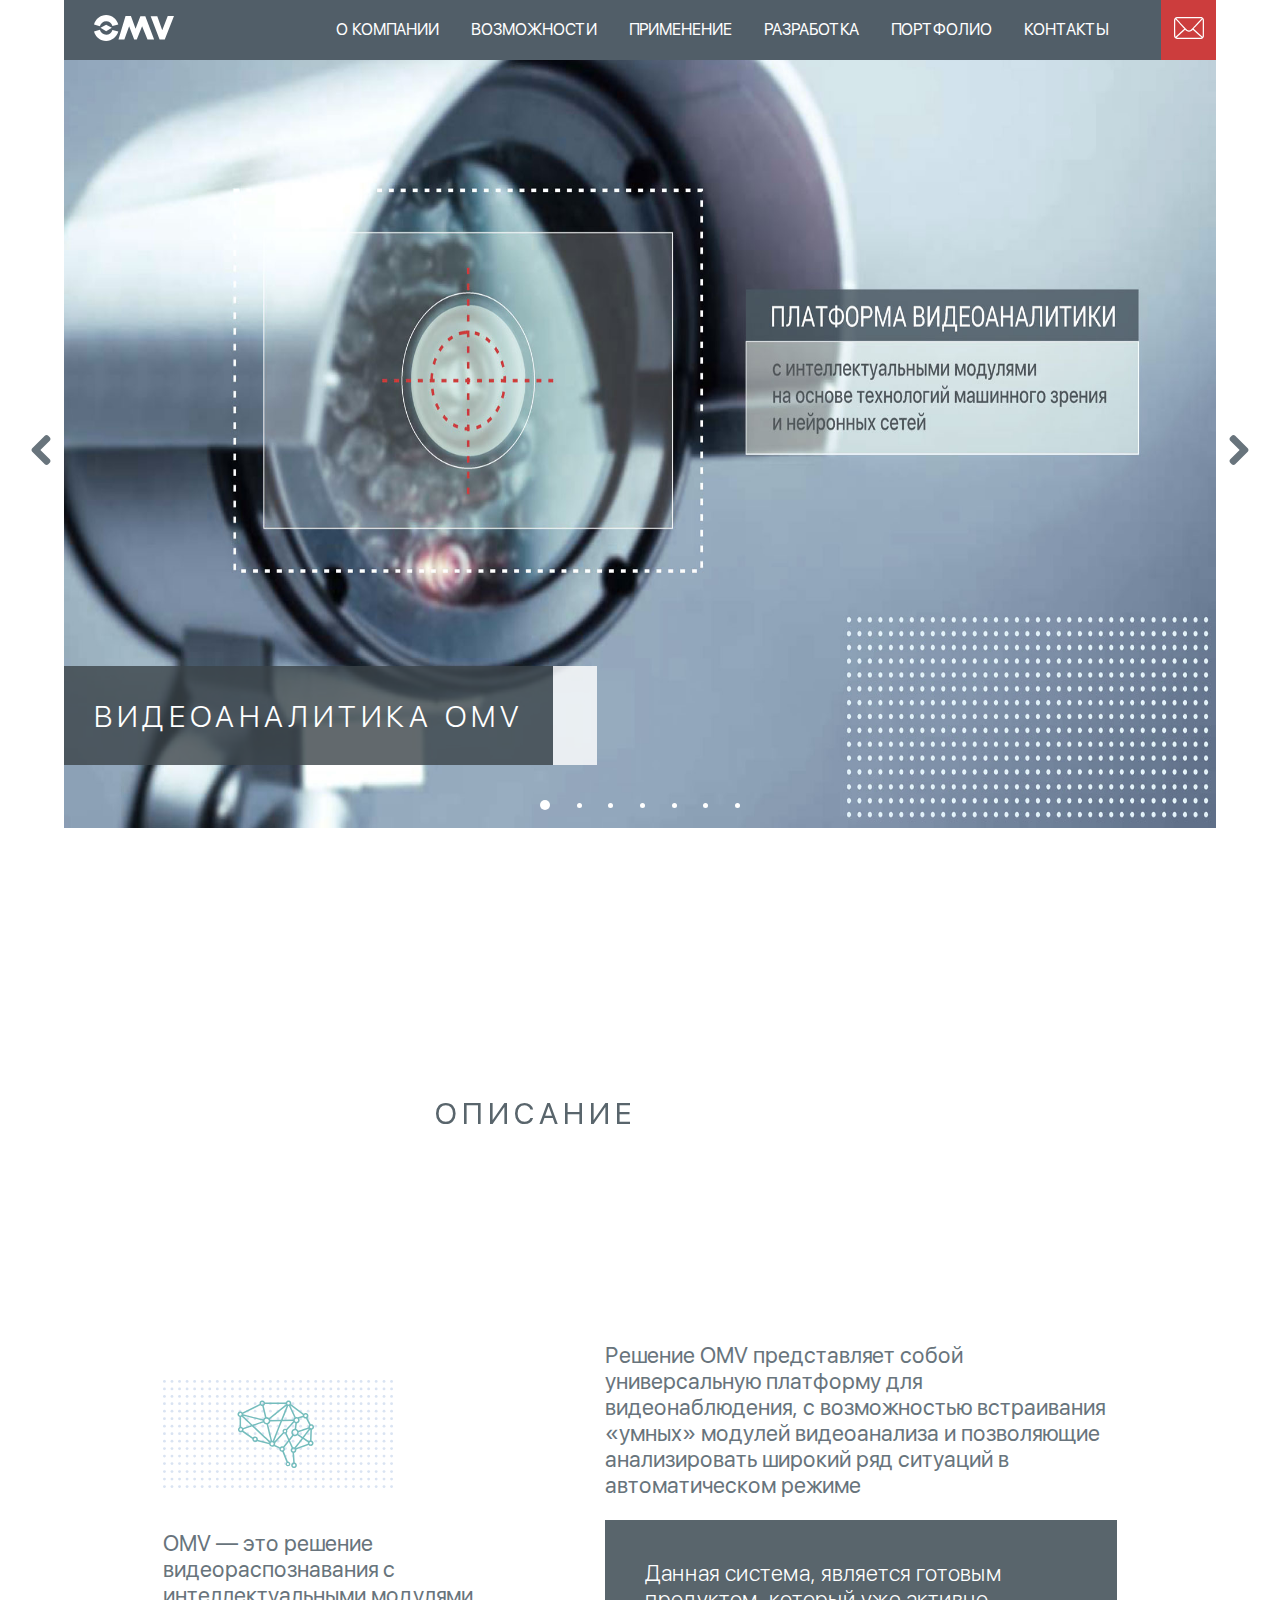
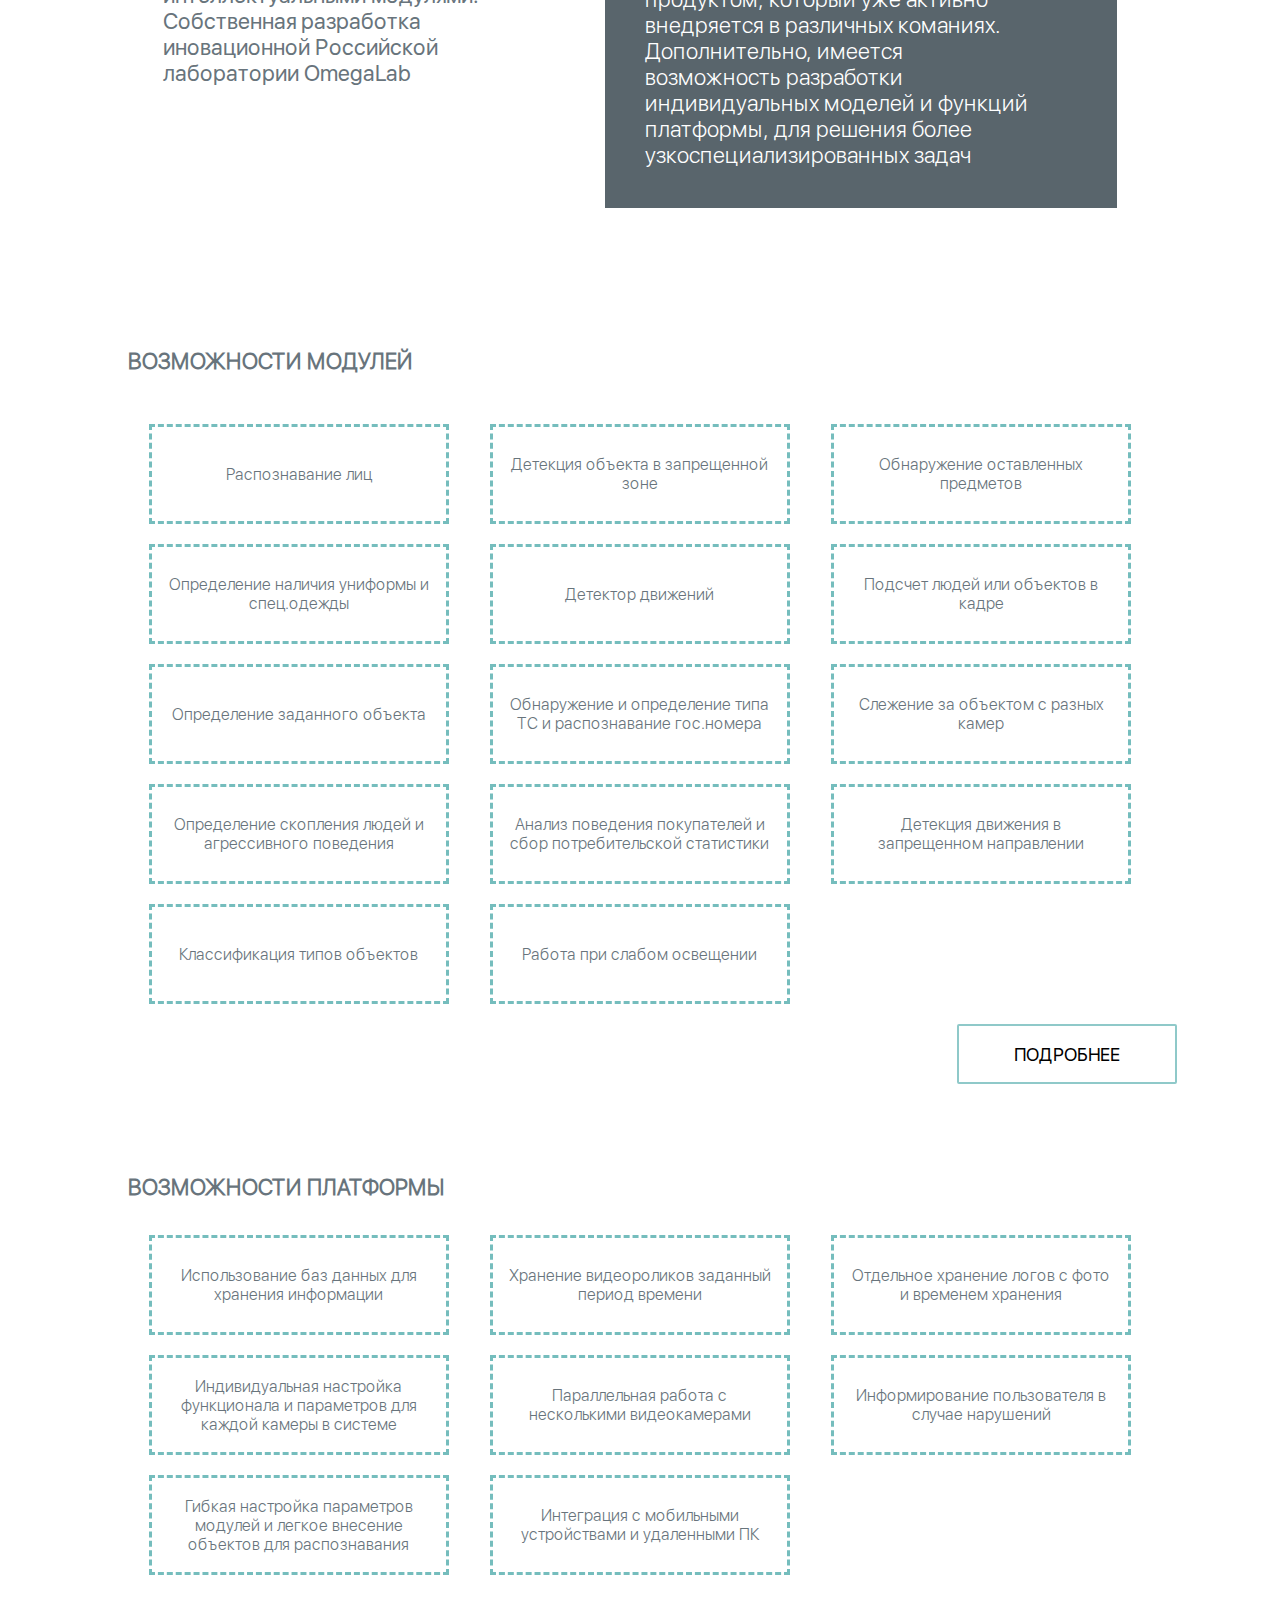
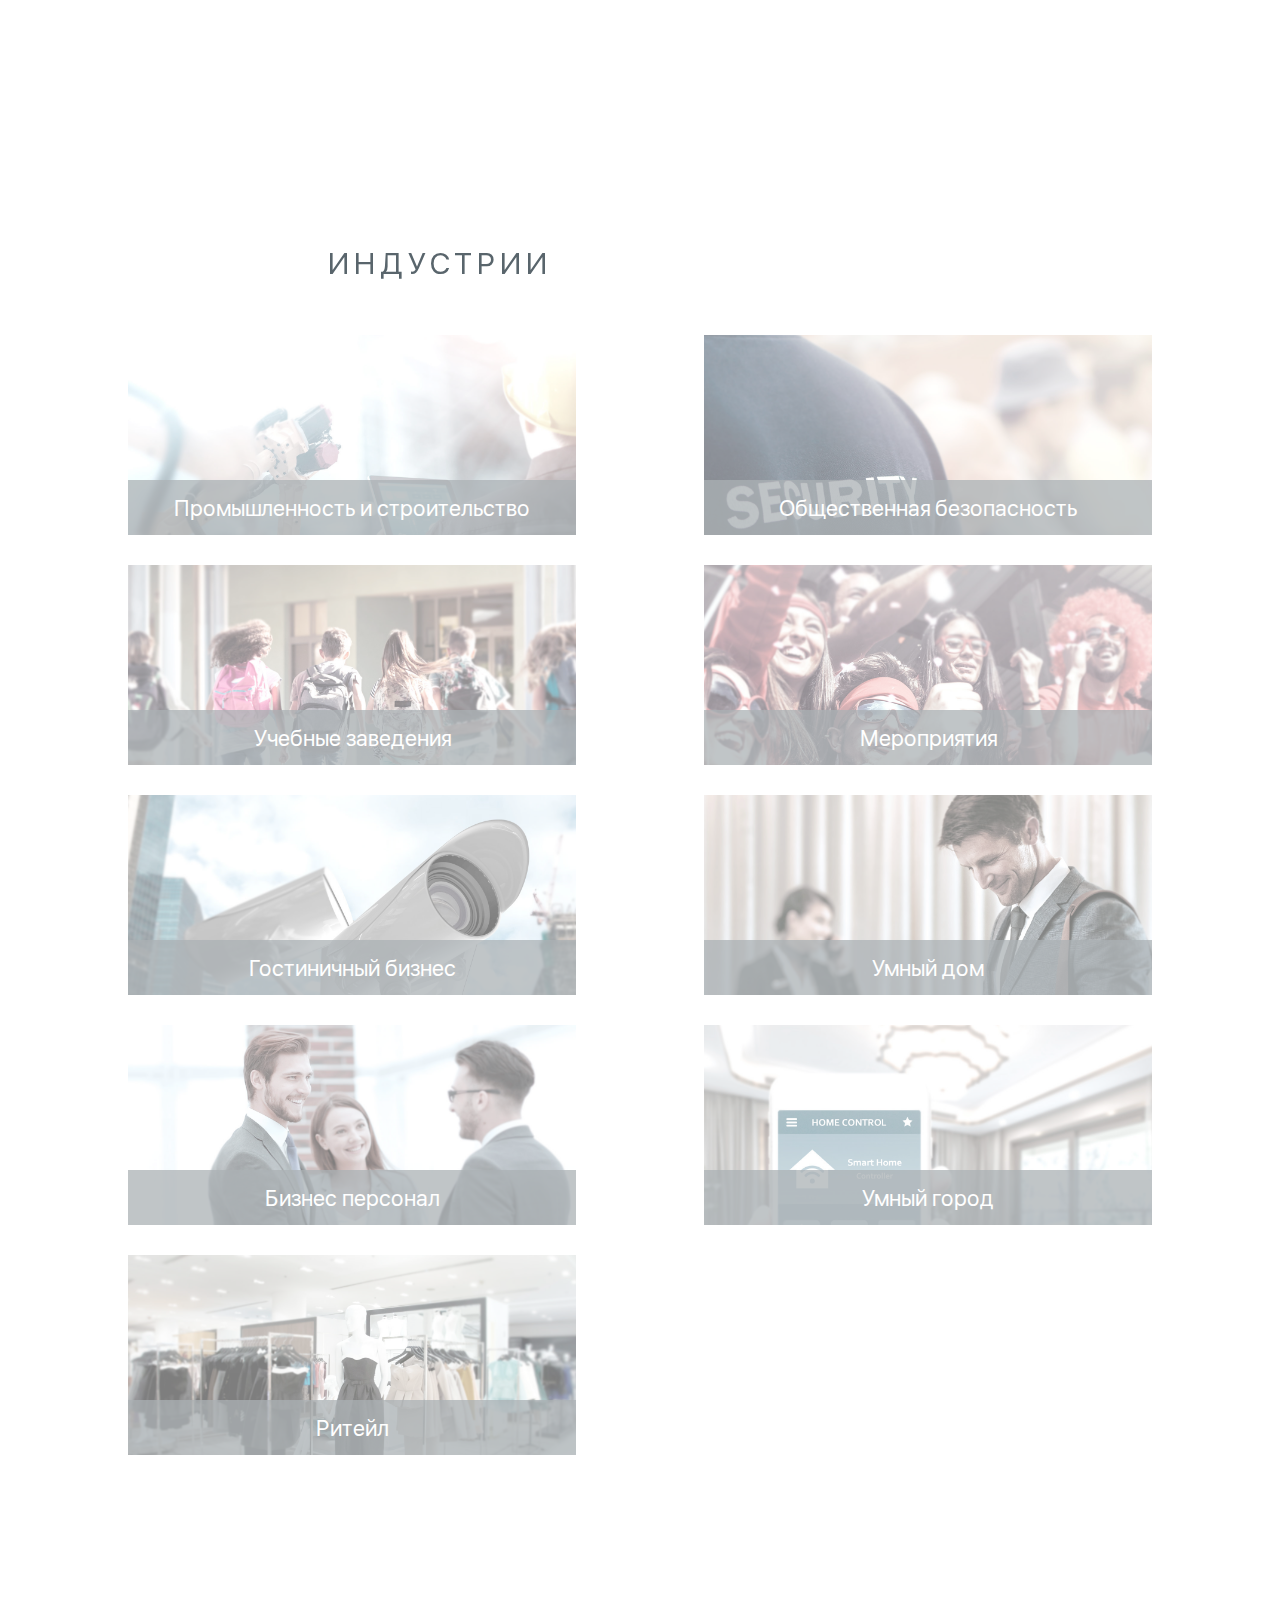
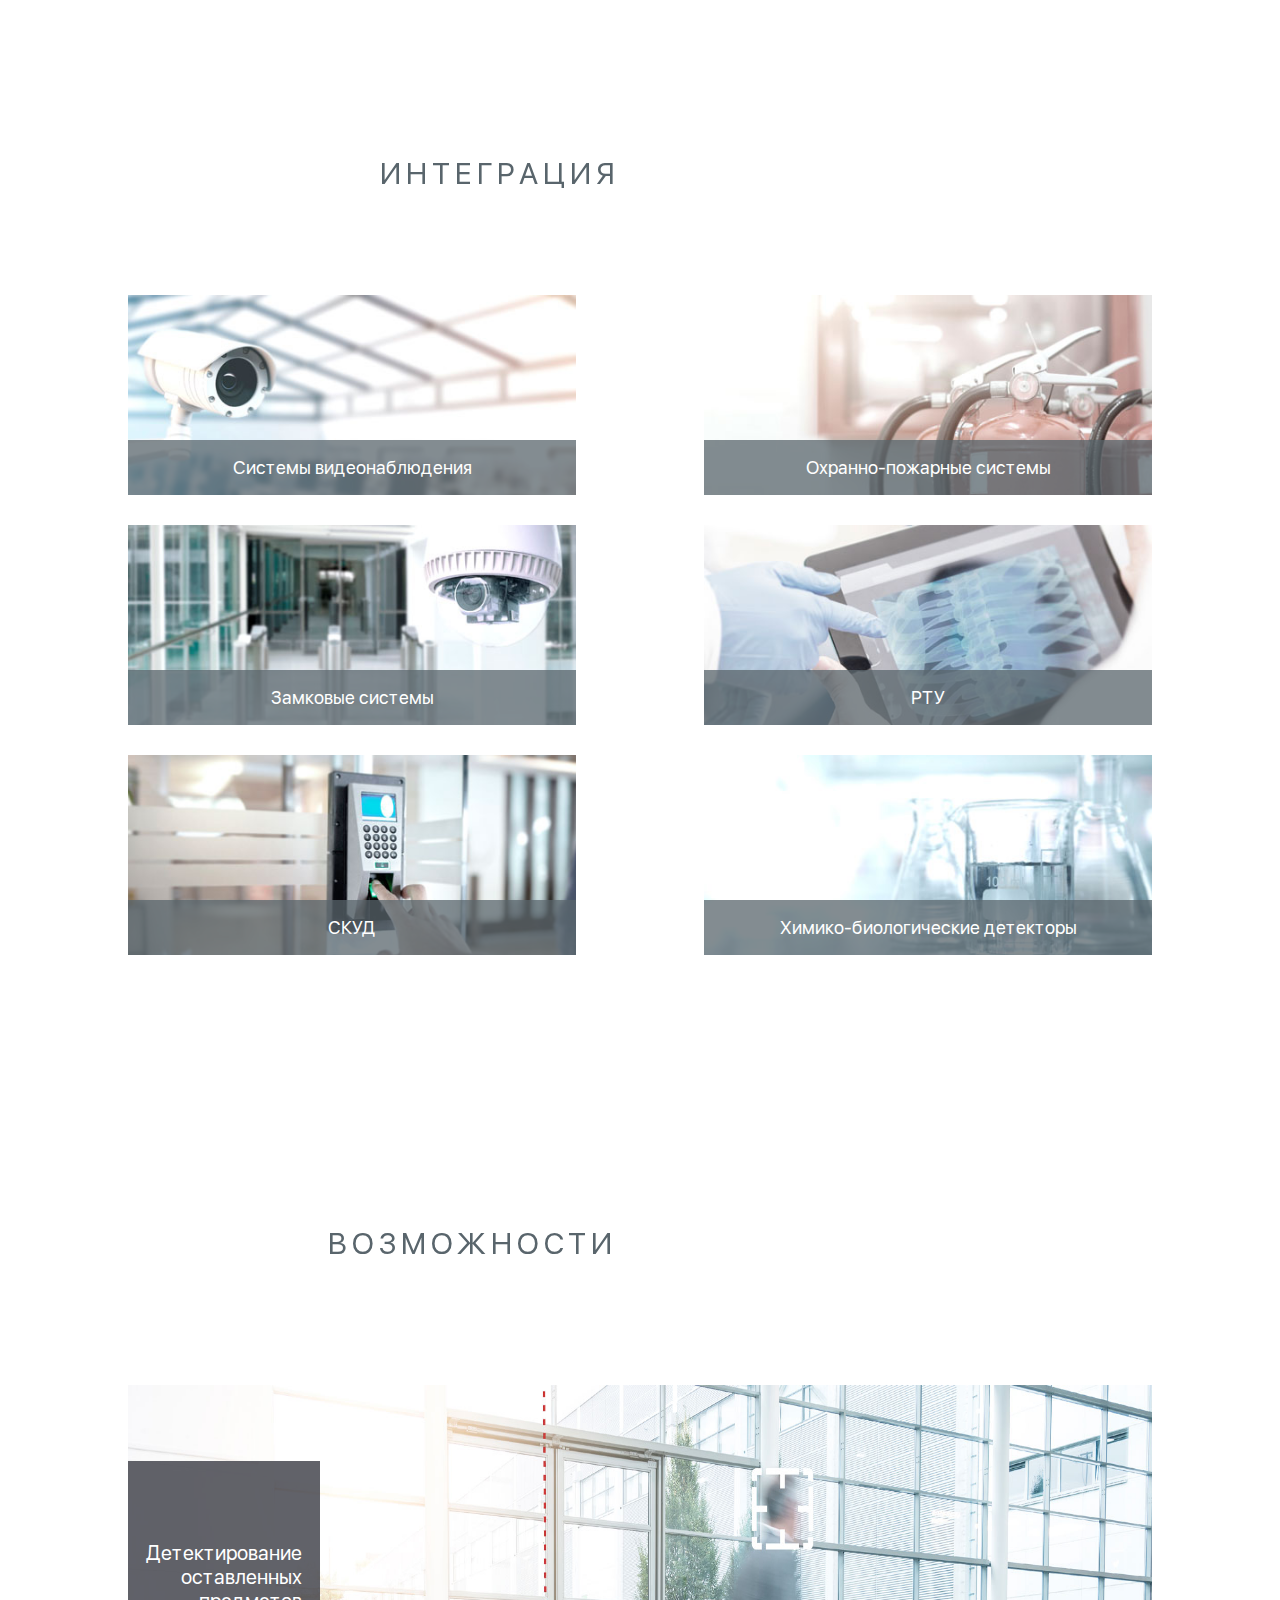
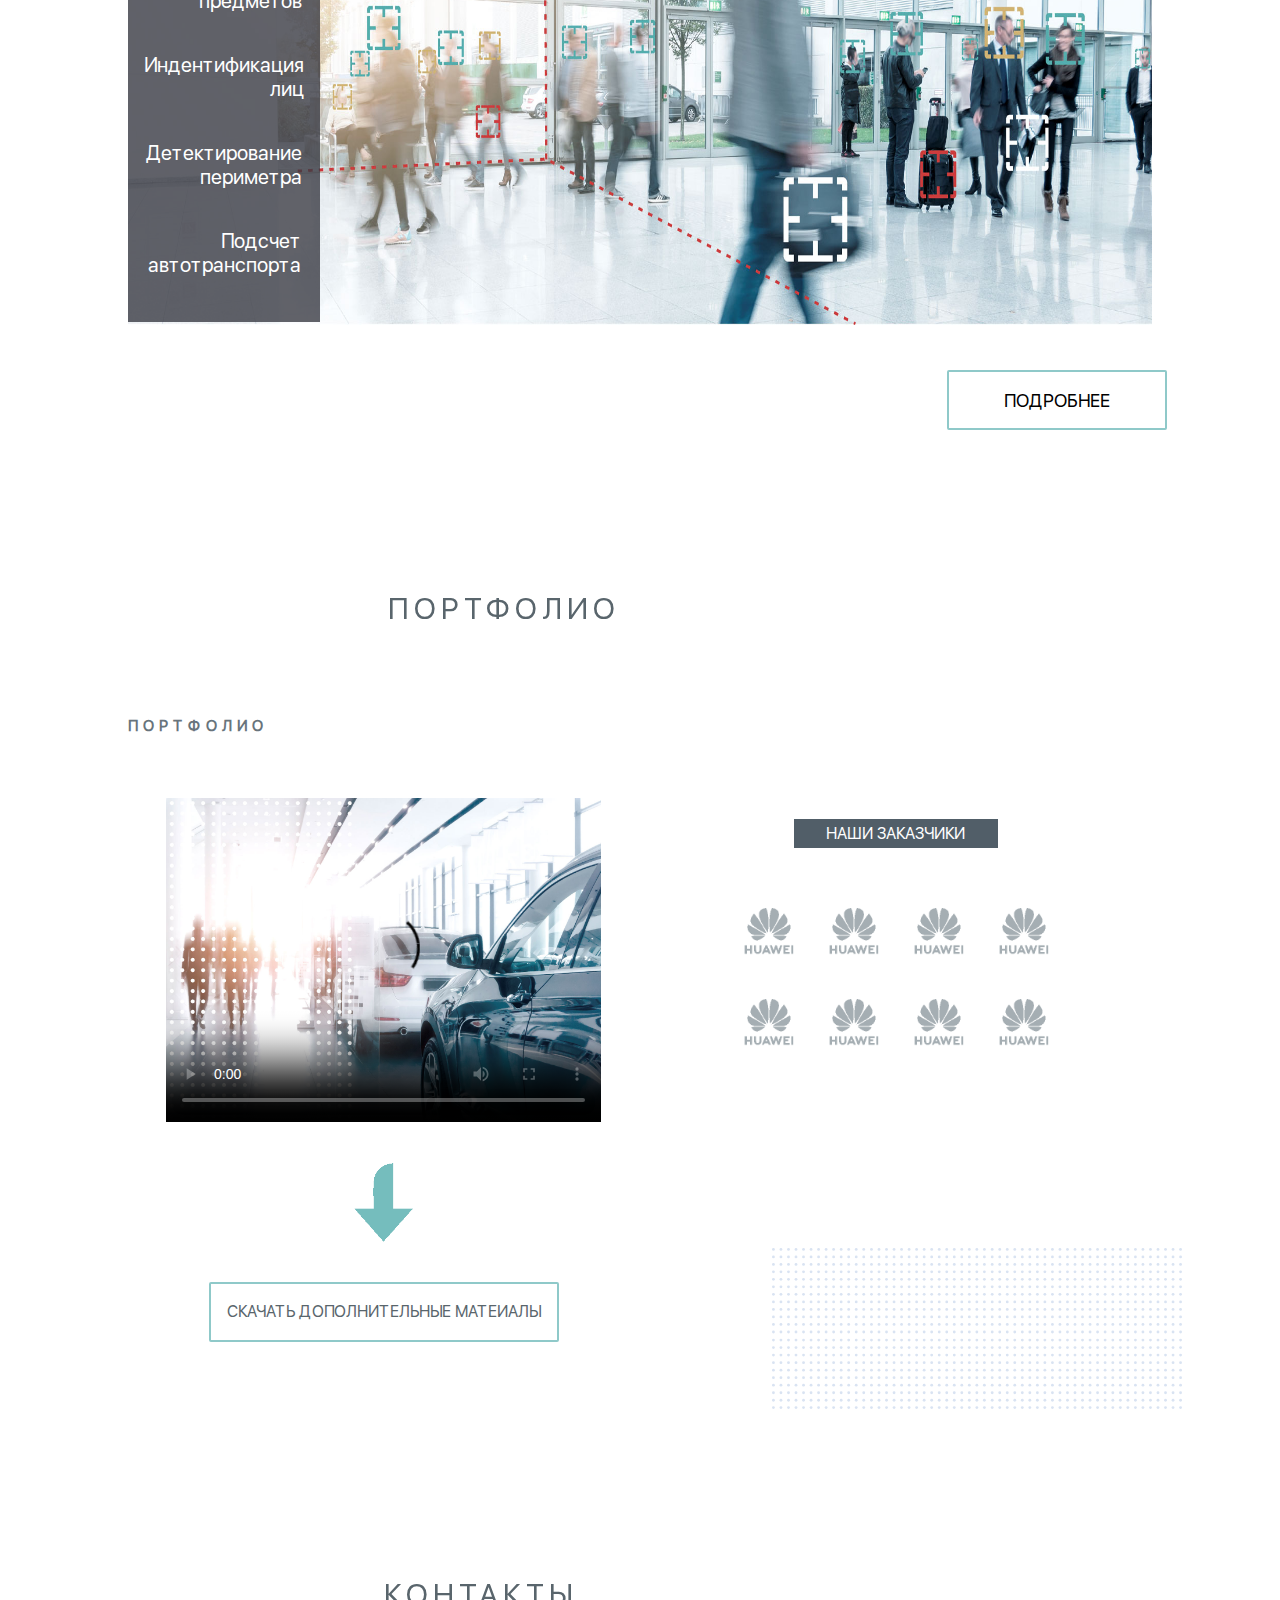
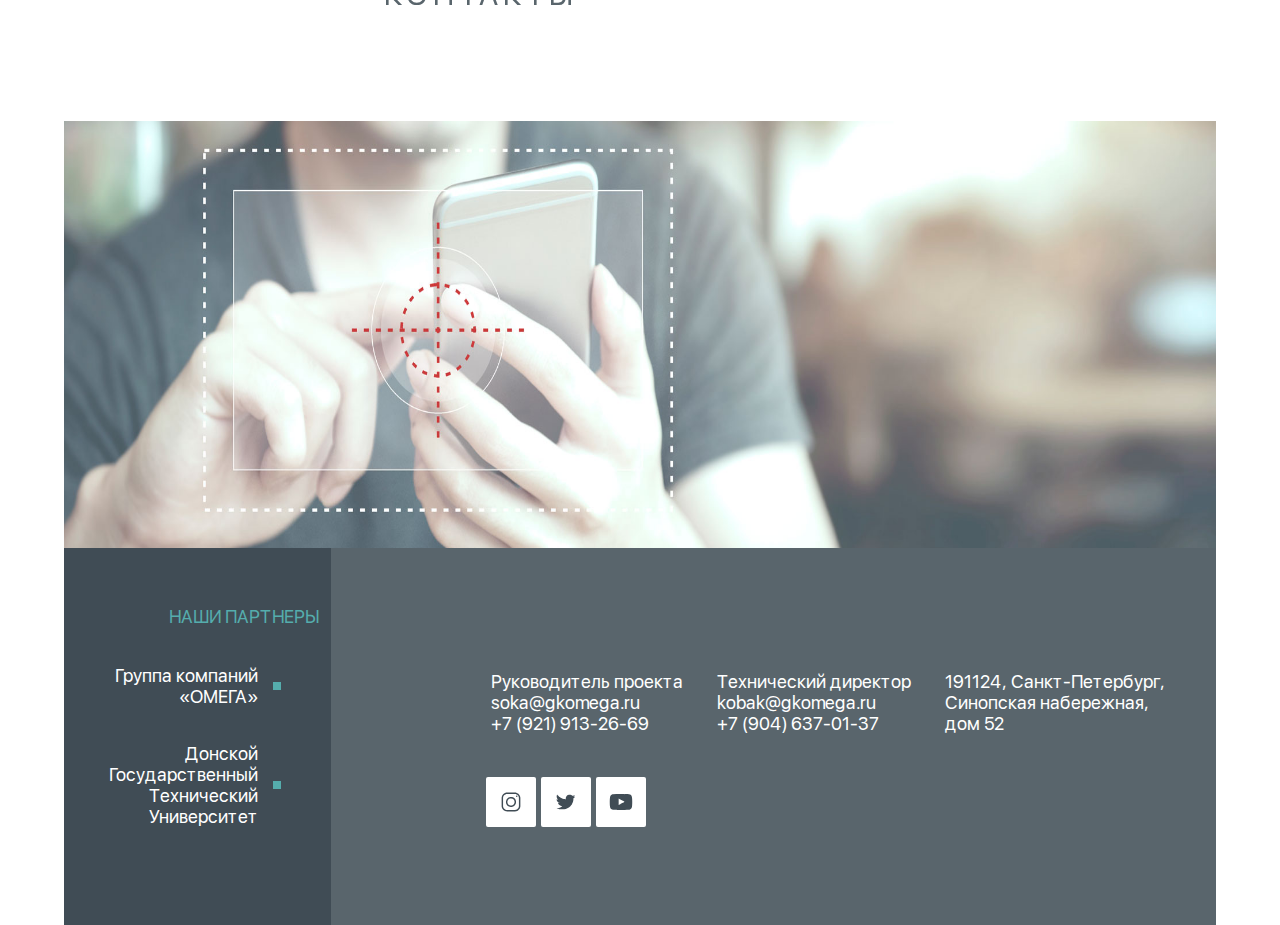
==== commit 1b57e1f9: "favicon upload" ====
--- a/index.html
+++ b/index.html
@@ -1,655 +1,655 @@
-<!doctype html>
-<html lang="ru">
-<head>
-    <meta charset="UTF-8">
-    <meta name="viewport"
-          content="width=device-width, user-scalable=no, initial-scale=1.0, maximum-scale=1.0, minimum-scale=1.0">
-    <meta http-equiv="X-UA-Compatible" content="ie=edge">
-    <title>OMV</title>
-    <link rel="shortcut icon" href="./assets/images/favicon.ico" type="image/png">
-    <link rel="stylesheet" href="./assets/css/main.css">
-    <link rel="stylesheet" href="https://cdnjs.cloudflare.com/ajax/libs/animate.css/3.7.2/animate.min.css">
-</head>
-<body onscroll="emptyarrow()">
-<div class="max-width-container">
-<header class="header-mobile">
-    <div class="logo-part">
-        <a class="menu-btn">
-            <span></span>
-        </a>
-        <a class="logo-wrapper" href="./index.html">
-            <img class="logo-part__logo" src="./assets/images/logo.svg" alt="">
-        </a >
-        <div class="modal-menu">
-            <ul class="main-list">
-                <li><a href="./about-company.html">О КОМПАНИИ</a></li>
-                <li class="first-sub-list-opener"><a>ВОЗМОЖНОСТИ</a></li>
-                <ul class="sub-list sub-list1">
-                    <li><a href="possibilities.html">Технологии</a></li>
-                    <li><a href="possibilities.html">Преимущества</a></li>
-                </ul>
-                <li class="second-sub-list-opener"><a>ПРИМЕНЕНИЕ</a></li>
-                <ul class="sub-list sub-list2">
-                    <li><a href="./usage-prom-and-building.html">Промышленность и строительство</a></li>
-                    <li><a href="./usage-safety.html">Общественная безопасность и аналитика</a></li>
-                    <li><a href="./usage-educational-houses.html">Учебные заведения</a></li>
-                    <li><a href="./usage-events.html">Мероприятия</a></li>
-                    <li><a href="./usage-hotels.html">Гостиничный бизнес</a></li>
-                    <li><a href="./usage-smart-house.html">Умный дом</a></li>
-                    <li><a href="./usage-buisness.html">Бизнес и персонал</a></li>
-                    <li><a href="./usage-smart-city.html">Умный город</a></li>
-                    <li><a href="./usage-retail.html">Ритейл</a></li>
-                </ul>
-                <li><a href="development.html">РАЗРАБОТКА</a></li>
-                <li><a href="portfolio.html">ПОРТФОЛИО</a></li>
-                <li><a href="#contacts">КОНТАКТЫ</a></li>
-            </ul>
-        </div>
-    </div>
-    <div class="mail-part">
-
-        <a href="#" class="js-open-modal" data-modal="1"> <img src="./assets/images/envelope.svg" alt=""></a>
-    </div>
-
-</header>
-<header class="header-desktop"  >
-    <div class="logo-part">
-        <a href="index.html"><img src="./assets/images/logo.svg" alt=""></a>
-    </div>
-   <!-- <div class="empty-place">
-
-    </div>-->
-
-    <div class="links-part">
-        <div class="mail-part">
-            <a href="#" class="js-open-modal" data-modal="1"> <img src="./assets/images/envelope.svg" alt=""></a>
-        </div>
-
-        <ul>
-            <li><a class="active-link" href="./about-company.html">О КОМПАНИИ</a></li>
-            <li class="link2"><a class="active-link " href="./possibilities.html">ВОЗМОЖНОСТИ</a>
-                <div class="sub-link sub-link1">
-                    <a href="./possibilities.html">Технологии</a>
-                    <a href="./possibilities.html">Разработки</a>
-                </div>
-            </li>
-            <li class="link3"><a class="active-link" style="cursor: default" href="#">ПРИМЕНЕНИЕ</a>
-                <div class="sub-link sub-link2">
-                    <a href="./usage-prom-and-building.html">Промышленность и строительство</a>
-                    <a href="./usage-safety.html">Общественная безопасность <br> и аналитика</a>
-                    <a href="./usage-educational-houses.html">Учебные заведения</a>
-                    <a href="./usage-events.html">Мероприятия</a>
-                    <a href="./usage-hotels.html">Гостиницы, отели, хостелы</a>
-                    <a href="./usage-smart-house.html">Умный дом</a>
-                    <a href="./usage-buisness.html">Бизнес и персонал</a>
-                    <a href="./usage-smart-city.html">Умный город</a>
-                    <a href="./usage-retail.html">Ритейл</a>
-                </div>
-            </li>
-            <li class="link4"><a class="active-link" href="./development.html">РАЗРАБОТКА</a>
-                <div class="sub-link sub-link3">
-                    <a href="./development.html">Собственные разработки</a>
-                    <a href="./development.html">R&D</a>
-                </div>
-            </li>
-            <li class="link5"><a class="active-link" href="./portfolio.html">ПОРТФОЛИО</a>
-                <div class="sub-link sub-link4">
-                    <a href="./portfolio.html">Видеоролики</a>
-                    <a href="./portfolio.html">Наши заказчики</a>
-                    <a href="./portfolio.html">Дополнительные <br> материалы</a>
-                </div>
-            </li>
-            <li><a class="active-link"  href="#contacts">КОНТАКТЫ</a></li>
-        </ul>
-    </div>
-
-</header>
-
-    <img style="z-index: 16;" alt="" src="./assets/images/next.svg" onclick="prev()" class="prev carousel-switcher">
-    <img style="z-index: 16;" class="carousel-switcher next" onclick="next()" src="./assets/images/next.svg" alt="">
-
-    <div style=" cursor: pointer;" class="arrowTopDiv"></div>
-
-
-<div class="section-main">
-    <div class="h1-container" style="z-index: 16;">
-        <div class="h1-wrapper">
-            <h1 class="main-name">ВИДЕОАНАЛИТИКА OMV</h1>
-        </div>
-        <div class="white-square"></div>
-    </div>
-        <div class="modal" data-modal="1">
-            <div class="modalContent">
-            <!--   Svg иконка для закрытия окна  -->
-            <img src="./assets/images/cancel.svg" class="modal__cross js-modal-close">
-            <p class="modal__name">Ваше имя<span>*</span></p>
-            <input style="width: 85%;" type="text">
-            <p class="modal__ink">Название организации</p>
-            <input style="width: 85%" type="text">
-            <p class="modal__ink">Ваша почта<span>*</span></p>
-            <input style="width: 85%" type="tex">
-            <p class="modal__tel">Контактный номер телефона</p>
-            <input style="width: 85%" type="tel" name="tel"
-                   pattern="2[0-9]{3}-[0-9]{3}">
-            <p class="text">Ваш вопрос<span>*</span></p>
-            <input style="padding-bottom: 35px; width: 85%;" type="text">
-            <p style="color:grey; opacity: 0.9;"><input type="checkbox" name="option1" value="a1" checked>- согласен на обработку моих персональных данных</p>
-            </div>
-            <button style="margin-top:15px;" class="sendButton">ОТПРАВИТЬ</button>
-        </div>
-    <div class="overlay js-overlay-modal"></div>
-
-
-    <img class="mobile-background animated slideInRight" width="100%" id="slider1" src="./assets/images/1.jpg" alt="">
-    <img class="mobile-background animated slideInRight" width="100%" id="slider2" src="./assets/images/2.jpg" alt="">
-    <img class="mobile-background animated slideInRight" width="100%" id="slider3" src="./assets/images/3.jpg" alt="">
-    <img class="mobile-background animated slideInRight" width="100%" id="slider4" src="./assets/images/4.jpg" alt="">
-    <img class="mobile-background animated slideInRight" width="100%" id="slider5" src="./assets/images/5.jpg" alt="">
-    <img class="mobile-background animated slideInRight" width="100%" id="slider6" src="./assets/images/6.jpg" alt="">
-    <img class="mobile-background animated slideInRight" width="100%"  id="slider7" src="./assets/images/7.jpg" alt="">
-<!--    <img class="desktop-background" id="slider1" src="./assets/images/carouselD/1.jpg" alt="">
-    <img class="desktop-background" id="slider2" src="./assets/images/carouselD/2.jpg" alt="">
-    <img class="desktop-background" id="slider3" src="./assets/images/carouselD/3.jpg" alt="">
-    <img class="desktop-background" id="slider4"  src="./assets/images/carouselD/4.jpg" alt="">
-    <img class="desktop-background" id="slider5" src="./assets/images/carouselD/5.jpg" alt="">
-    <img class="desktop-background" id="slider6" src="./assets/images/carouselD/6.jpg" alt="">
-    <img class="desktop-background" id="slider7"  src="./assets/images/carouselD/7.jpg" alt="">
-    <img class="desktop-background"id="slider8"  src="./assets/images/carouselD/8.jpg" alt="">-->
-    <div class="particles">
-        <div onclick="num =0; particleClick()" class="particle"></div>
-        <div onclick="num =1; particleClick()" class="particle"></div>
-        <div onclick="num =2; particleClick()" class="particle"></div>
-        <div onclick="num =3; particleClick()" class="particle"></div>
-        <div onclick="num =4; particleClick()" class="particle"></div>
-        <div onclick="num =5; particleClick()" class="particle"></div>
-        <div onclick="num =6; particleClick()" class="particle"></div>
-    </div>
-</div>
-
-<div class="section-about" id="section-about">
-    <h2 style="display: none;" class="h2-desktop h2About">ОПИСАНИЕ</h2>
-    <div class="container">
-
-        <div class="main-info">
-            <h2 style="margin:25px 0;" class="mobile-only"><span>ОБЩЕЕ </span> ОПИСАНИЕ</h2>
-            <div class="left-part">
-                <img class="dotted-image mobile-only" src="./assets/images/brain.svg" alt="">
-                <img class="dotted-image dotted-imagedesc" style="display: none" src="./assets/images/brainDesc.svg">
-                <div class="left-part__container">
-                    <p>OMV — это решение видеораспознавания с интеллектуальными модулями. Собственная разработка иновационной Российской лаборатории OmegaLab</p>
-                </div>
-            </div>
-            <div class="right-part">
-                <div class="white-screen">
-                    <div class="white-screen__container">
-                        <p>Решение OMV представляет собой универсальную платформу для видеонаблюдения, с возможностью встраивания «умных» модулей видеоанализа и позволяющие
-                            анализировать широкий ряд ситуаций в автоматическом режиме</p>
-                    </div>
-
-                </div>
-                <div class="dark-screen">
-                    <div class="dark-screen__container">
-                        <p>Данная система, является готовым продуктом, который уже активно внедряется в различных команиях. Дополнительно, имеется возможность разработки
-                            индивидуальных моделей и функций платформы, для решения более узкоспециализированных задач</p>
-                    </div>
-                </div>
-            </div>
-        </div>
-        <h2 class="desktop-left">ВОЗМОЖНОСТИ <br> МОДУЛЕЙ</h2>
-        <img class="dotted-image mobile-only" src="./assets/images/eye.svg" alt="">
-        <div class="modules-powers" style="margin-top: 50px">
-            <div class="powers-list">
-                <div class="card">
-                    Распознавание лиц
-                </div>
-                <div class="card">
-                    Детекция объекта в запрещенной зоне
-                </div>
-                <div class="card">
-                    Обнаружение оставленных предметов
-                </div>
-                <div class="card">
-                    Определение наличия униформы и спец.одежды
-                </div>
-                <div class="card">
-                    Детектор движений
-                </div>
-                <div class="card">
-                    Подсчет людей или объектов в кадре
-                </div>
-                <div class="card">
-                    Определение заданного объекта
-                </div>
-                <div class="card">
-                    Обнаружение и определение типа ТС и распознавание гос.номера
-                </div>
-                <div class="card">
-                    Слежение за объектом с разных камер
-                </div>
-                <div class="card">
-                    Определение скопления людей и агрессивного поведения
-                </div>
-                <div class="card">
-                    Анализ поведения покупателей и сбор потребительской статистики
-                </div>
-                <div class="card">
-                    Детекция движения в запрещенном направлении
-                </div>
-                <div class="card">
-                    Классификация типов объектов
-                </div>
-                <div class="card">
-                    Работа при слабом освещении
-                </div>
-                <div class="card" style="opacity: 0;"></div>
-            </div>
-        </div>
-        <div class="btn-learn-more modules-powers-btn">ПОДРОБНЕЕ</div>
-        <div class="platform-powers">
-            <h2 class="desktop-left" style="margin-bottom: 35px;">ВОЗМОЖНОСТИ <br> ПЛАТФОРМЫ</h2>
-            <img class="dotted-image mobile-only" src="./assets/images/compas.svg" alt="">
-            <div class="powers-list">
-                <div class="card">
-                    Использование баз данных для хранения информации
-                </div>
-                <div class="card">
-                    Хранение видеороликов заданный период времени
-                </div>
-                <div class="card">
-                    Отдельное хранение логов с фото и временем хранения
-                </div>
-                <div class="card">
-                    Индивидуальная настройка функционала и параметров для каждой камеры в системе
-                </div>
-                <div class="card">
-                    Параллельная работа с несколькими видеокамерами
-                </div>
-                <div class="card">
-                    Информирование пользователя в случае нарушений
-                </div>
-                <div class="card">Гибкая настройка параметров модулей и легкое внесение объектов для распознавания</div>
-                <div class="card">Интеграция с мобильными устройствами и удаленными ПК</div>
-                <div class="card" style="opacity: 0;"></div>
-            </div>
-        </div>
-    </div>
-</div>
-
-
-
-<!--<div class="section-form"  style="position:absolute;top:0; left: 0; width: 500px; height: 400px; background: white; padding: 100px;">-->
-<!--    <form action="" method="GET" >-->
-<!--        <input type="text" name="user_name">-->
-<!--        <input type="text" name="user_phone">-->
-<!--        <input type="text" name="user_email">-->
-<!--        <button type="submit">Отправить</button>-->
-<!--    </form>-->
-<!--</div>-->
-
-
-<div class="section-industry" id="section-industry">
-    <div class="container">
-        <div class="head-container">
-            <img class="head-container__dotts m-head-container__dotts " src="./assets/images/dotts.svg" alt="">
-            <img class="head-container__dotts d-head-container__dotts mobile-only" src="" alt="">
-            <h2 class="mobile-only">ИНДУСТРИИ</h2>
-            <img class="head-container__dotts m-head-container__dotts " src="./assets/images/dotts.svg" alt="">
-            <img class="head-container__dotts d-head-container__dotts mobile-only" src="" alt="">
-        </div>
-        <h2 style="display: none;" class="h2-desktop h2Industry">ИНДУСТРИИ</h2>
-        <div class="products-list">
-
-            <div class="product product1"><a href="usage-prom-and-building.html" >
-                <div class="bar"><p>Промышленность и строительство</p></div>
-            </a>
-            </div>
-            <div class="product product2"><a href="usage-safety.html" >
-                <div class="bar"><p>Общественная безопасность</p></div>
-            </a>
-            </div>
-            <div class="product product3"><a href="usage-educational-houses.html" >
-                <div class="bar"><p>Учебные заведения</p></div>
-            </a>
-            </div>
-            <div class="product product4"><a href="usage-events.html" >
-                <div class="bar"><p>Мероприятия</p></div>
-            </a>
-            </div>
-            <div class="product product5"><a href="usage-hotels.html" >
-                <div class="bar"><p>Гостиничный бизнес</p></div>
-            </a>
-            </div>
-            <div class="product product6"><a href="usage-smart-house.html" >
-                <div class="bar"><p>Умный дом</p></div>
-            </a>
-            </div>
-            <div class="product product7"><a href="usage-buisness.html" >
-                <div class="bar"><p>Бизнес персонал</p></div>
-            </a>
-            </div>
-            <div class="product product8"><a href="usage-smart-city.html" >
-                <div class="bar"><p>Умный город</p></div>
-            </a>
-            </div>
-            <div class="product product9"><a href="usage-retail.html" >
-                <div class="bar"><p>Ритейл</p></div>
-            </a>
-            </div>
-            <div class="product ">
-            </div>
-        </div>
-    </div>
-</div>
-
-
-
-<div class="section-intagration">
-    <h2 style="display: none;" class="h2-desktop h2Integration">ИНТЕГРАЦИЯ</h2>
-    <div class="container">
-        <div class="head-container">
-            <img class="head-container__dotts m-head-container__dotts " src="./assets/images/dotts.svg" alt="">
-            <img class="head-container__dotts d-head-container__dotts " src="./assets/images/Точки.svg" alt="">
-            <h2 class="mobile-only">ИНТЕГРАЦИЯ</h2>
-            <img class="head-container__dotts m-head-container__dotts " src="./assets/images/dotts.svg" alt="">
-            <img class="head-container__dotts d-head-container__dotts " src="./assets/images/Точки.svg" alt="">
-        </div>
-        <div class="products-list">
-            <div class="product product10"><a href="">
-                <div class="bar"><p>Системы видеонаблюдения</p></div>
-            </a>
-            </div>
-            <div class="product product11"><a href="">
-                <div class="bar"><p>Охранно-пожарные системы</p></div>
-            </a>
-            </div>
-            <div class="product product12"><a href="">
-                <div class="bar"><p>Замковые системы</p></div>
-            </a>
-            </div>
-            <div class="product product13"><a href="">
-                <div class="bar"><p>РТУ</p></div>
-            </a>
-            </div>
-            <div class="product product14"><a href="">
-                <div class="bar"><p>СКУД</p></div>
-            </a>
-            </div>
-            <div class="product product15"><a href="">
-                <div class="bar"><p>Химико-биологические детекторы</p></div>
-            </a>
-            </div>
-        </div>
-    </div>
-</div>
-
-
-
-
-
-<div class="section-possibilities">
-    <div class="container">
-        <div class="head-container">
-            <img class="head-container__dotts m-head-container__dotts mobile-only " src="./assets/images/dotts.svg" alt="">
-            <img class="head-container__dotts d-head-container__dotts mobile-only" src="" alt="">
-            <h2 class="while-no-empty mobile-only">ВОЗМОЖНОСТИ</h2>
-            <img class="head-container__dotts m-head-container__dotts mobile-only  " src="./assets/images/dotts.svg" alt="">
-            <img class="head-container__dotts d-head-container__dotts mobile-only" src="" alt="">
-        </div>
-        <h2 style="display: none" class="h2Possibilities h2-desktop">ВОЗМОЖНОСТИ</h2>
-
-        <img  class="possibilities-img mobile-only" src="./assets/images/possibilities.jpg" alt="">
-        <img style="display: none" class="possibilities-img posImgDesc" src="./assets/images/2pos.jpg" alt="">
-        <div class="possibilities-list">
-            <div class="possibilities-list__container">
-                <p>Детектирование оставленных предметов</p>
-                <div class="green-square"></div>
-                <p>Индентификация лиц</p>
-                <div class="green-square"></div>
-                <p>Детектирование периметра</p>
-                <div class="green-square"></div>
-                <p>Подсчет автотранспорта</p>
-            </div>
-        </div>
-        <div class="btn-learn-more possibilities-btn">ПОДРОБНЕЕ</div>
-    </div>
-</div>
-    <div class="container">
-        <h2 style="display: none" class="h2Portfolio h2-desktop">ПОРТФОЛИО</h2>
-
-        <div class="head-container">
-
-            <img class="head-container__dotts m-head-container__dotts " src="./assets/images/dotts.svg" alt="">
-            <img class="head-container__dotts d-head-container__dotts mobile-only" src="" alt="">
-            <h2 class="while-no-empty">ПОРТФОЛИО</h2>
-            <img class="head-container__dotts m-head-container__dotts " src="./assets/images/dotts.svg" alt="">
-            <img class="head-container__dotts d-head-container__dotts mobile-only" src="" alt="">
-
-        </div>
-        <div style="position: relative" class="section-portfolio">
-
-        <div class="left-part">
-            <div class="video">
-                <video poster="./assets/images/cars.jpg" width="100%" controls="controls">
-                    <source src="./assets/images/videoplayback.mp4">
-                </video>
-            </div>
-            <img src="./assets/images/arrow-down.png" alt="" class="arrow-down">
-            <div class=" download-additional-materials"> СКАЧАТЬ ДОПОЛНИТЕЛЬНЫЕ МАТЕИАЛЫ</div>
-        </div>
-        <div class="right-part">
-
-            <p>НАШИ ЗАКАЗЧИКИ</p>
-            <div class="right-part__image-container">
-                <img src="./assets/images/huawei.png" alt="">
-                <img src="./assets/images/huawei.png" alt="">
-                <img src="./assets/images/huawei.png" alt="">
-                <img src="./assets/images/huawei.png" alt="">
-                <br>
-                <img src="./assets/images/huawei.png" alt="">
-                <img src="./assets/images/huawei.png" alt="">
-                <img src="./assets/images/huawei.png" alt="">
-                <img src="./assets/images/huawei.png" alt="">
-            </div>
-        </div>
-            <img class="dottsportfolio" style="position: absolute; top: 400px; right: -30px; margin-top: 50px; width: 40%" src="../assets/images/points.svg">
-    </div>
-</div>
-
-
-
-
-
-<div class="section-contacts" id="contacts">
-    <div class="head-container">
-        <img class="head-container__dotts m-head-container__dotts " src="./assets/images/dotts.svg" alt="">
-        <img class="head-container__dotts d-head-container__dotts " src="./assets/images/Точки.svg" alt="">
-        <h2 class="while-no-empty mobile-only">КОНТАКТЫ</h2>
-        <img class="head-container__dotts m-head-container__dotts " src="./assets/images/dotts.svg" alt="">
-        <img class="head-container__dotts d-head-container__dotts " src="./assets/images/Точки.svg" alt="">
-    </div>
-    <div class="basement">
-        <h2 style="display: none" class="h2Contacts h2-desktop">КОНТАКТЫ</h2>
-        <div class="image-part">
-            <img class="mobile-only" src="./assets/images/footer-image.jpg" alt="">
-            <img class="footerImgDesc" style="display: none" src="./assets/images/1con.jpg" alt="">
-        </div>
-        <div class="footer-part">
-
-
-
-            <div class="left-part">
-                <div class="contact">
-                    <p>Руководитель проекта
-                        <br>
-                        <a href="">soka@gkomega.ru</a>
-                        <br>
-                        <a href="">+7 (921) 913-26-69</a>
-                    </p>
-                </div>
-                <div class="contact">
-                    <p>Технический директор
-                        <br>
-                        <a href="">kobak@gkomega.ru</a>
-                        <br>
-                        <a href="">+7 (904) 637-01-37</a>
-                    </p>
-                </div>
-                <div class="contact">
-                    <p>191124, Санкт-Петербург, <br> Синопская набережная, <br class="-display-block"> дом 52</p>
-                </div>
-                <div class="social-networks-links">
-                   <!-- <a href=""><img src="./assets/images/vk.svg" alt=""></a>-->
-                    <a href=""><img src="./assets/images/instagram.svg" alt=""></a>
-                    <a href=""><img src="./assets/images/twitter.svg" alt=""></a>
-                    <a href=""><img src="./assets/images/youtube.svg" alt=""></a>
-                </div>
-            </div>
-            <div class="right-part">
-                <p class="green-sign">НАШИ ПАРТНЕРЫ</p>
-                <div class="green-square-wrapper">
-                    <div class="green-square"></div>
-                    <p>Группа компаний <br> «ОМЕГА» </p>
-                </div>
-                <div class="green-square-wrapper">
-                    <div class="green-square"></div>
-                    <p>Донской <br> Государственный <br> Технический<br> Университет</p>
-                </div>
-            </div>
-        </div>
-    </div>
-</div>
-
-
-
-
-
-</div>
-<script>
-
-    let firstSlide =  document.getElementsByClassName('mobile-background')[0];
-    let secondSlide =  document.getElementsByClassName('mobile-background')[1];
-    let thirdSlide =  document.getElementsByClassName('mobile-background')[2];
-    let fourthSlide =  document.getElementsByClassName('mobile-background')[3];
-    let fifthSlide =  document.getElementsByClassName('mobile-background')[4];
-    let sixthSlide =  document.getElementsByClassName('mobile-background')[5];
-    let seventhSlide =  document.getElementsByClassName('mobile-background')[6];
-
-
-
-
-
-    document.getElementsByClassName('particle')[0].classList.add('-current-particle');
-    firstSlide.classList.add('-display-block');
-    let num = 0;
-
-    function next() {
-        document.getElementsByClassName('particle')[num].classList.remove('-current-particle');
-        num++;
-        if (num>6) {
-            num = 0;
-        }
-        switch (num) {
-            case 0: seventhSlide.classList.remove('-display-block');
-                firstSlide.classList.add('-display-block');
-                document.getElementsByClassName('particle')[num].classList.add('-current-particle');
-                document.getElementsByClassName('main-name')[0].innerHTML = '<h1>ВИДЕОАНАЛИТИКА OMV</h1>'
-                break;
-            case 1: firstSlide.classList.remove('-display-block');
-                secondSlide.classList.add('-display-block');
-                document.getElementsByClassName('particle')[num].classList.add('-current-particle');
-                document.getElementsByClassName('main-name')[0].innerHTML = '<h1>ИДЕНТИФИКАЦИЯ ЛИЦ</h1>'
-                break;
-            case 2: secondSlide.classList.remove('-display-block');
-                thirdSlide.classList.add('-display-block');
-                document.getElementsByClassName('particle')[num].classList.add('-current-particle');
-                document.getElementsByClassName('main-name')[0].innerHTML = '<h1 style="word-wrap: normal;">ДЕТЕКТИРОВАНИЕ ОБЪЕКТОВ</h1>'
-                break;
-            case 3: thirdSlide.classList.remove('-display-block');
-                fourthSlide.classList.add('-display-block');
-                document.getElementsByClassName('particle')[num].classList.add('-current-particle');
-                document.getElementsByClassName('main-name')[0].innerHTML = '<h1>ЗАПРЕЩЕННЫЕ ЗОНЫ</h1>'
-                break;
-            case 4: fourthSlide.classList.remove('-display-block');
-                fifthSlide.classList.add('-display-block');
-                document.getElementsByClassName('particle')[num].classList.add('-current-particle');
-                document.getElementsByClassName('main-name')[0].innerHTML = '<h1>ДЕТЕКТИРОВАНИЕ ТРАНСТПОРТА</h1>'
-                break;
-            case 5: fifthSlide.classList.remove('-display-block');
-                sixthSlide.classList.add('-display-block');
-                document.getElementsByClassName('particle')[num].classList.add('-current-particle');
-                document.getElementsByClassName('main-name')[0].innerHTML = '<h1>ИДЕНТИФИКАЦИЯ НОМЕРА</h1>'
-                break;
-            case 6:sixthSlide.classList.remove('-display-block');
-                seventhSlide.classList.add('-display-block');
-                document.getElementsByClassName('particle')[num].classList.add('-current-particle');
-                document.getElementsByClassName('main-name')[0].innerHTML = '<h1>ОБЕСПЕЧЕНИЕ БЕЗОПАСТНОСТИ</h1>'
-                break;
-        }
-    }
-    function prev() {
-        document.getElementsByClassName('particle')[num].classList.remove('-current-particle');
-        num--;
-        if (num<0) {
-            num = 6;
-        }
-        switch (num) {
-            case 0: secondSlide.classList.remove('-display-block');
-                firstSlide.classList.add('-display-block');
-                document.getElementsByClassName('particle')[num].classList.add('-current-particle');
-                document.getElementsByClassName('main-name')[0].innerHTML = '<h1>ВИДЕОАНАЛИТИКА OMV</h1>'
-                break;
-            case 1: thirdSlide.classList.remove('-display-block');
-                secondSlide.classList.add('-display-block');
-                document.getElementsByClassName('particle')[num].classList.add('-current-particle');
-                document.getElementsByClassName('main-name')[0].innerHTML = '<h1>ИДЕНТИФИКАЦИЯ ЛИЦ</h1>'
-                break;
-            case 2: fourthSlide.classList.remove('-display-block');
-                thirdSlide.classList.add('-display-block');
-                document.getElementsByClassName('particle')[num].classList.add('-current-particle');
-                document.getElementsByClassName('main-name')[0].innerHTML = '<h1>ДЕТЕКТИРОВАНИЕ ОБЪЕКТОВ</h1>'
-                break;
-            case 3:fifthSlide.classList.remove('-display-block');
-                fourthSlide.classList.add('-display-block');
-                document.getElementsByClassName('particle')[num].classList.add('-current-particle');
-                document.getElementsByClassName('main-name')[0].innerHTML = '<h1>ЗАПРЕЩЕННЫЕ ЗОНЫ</h1>'
-                break;
-            case 4: sixthSlide.classList.remove('-display-block');
-                fifthSlide.classList.add('-display-block');
-                document.getElementsByClassName('particle')[num].classList.add('-current-particle');
-                document.getElementsByClassName('main-name')[0].innerHTML = '<h1>ДЕТЕКТИРОВАНИЕ ТРАНСТПОРТА</h1>'
-                break;
-            case 5: seventhSlide.classList.remove('-display-block');
-                sixthSlide.classList.add('-display-block');
-                document.getElementsByClassName('particle')[num].classList.add('-current-particle');
-                document.getElementsByClassName('main-name')[0].innerHTML = '<h1>ИДЕНТИФИКАЦИЯ НОМЕРА</h1>'
-                break;
-            case 6: firstSlide.classList.remove('-display-block');
-                seventhSlide.classList.add('-display-block');
-                document.getElementsByClassName('particle')[num].classList.add('-current-particle');
-                document.getElementsByClassName('main-name')[0].innerHTML = '<h1>ОБЕСПЕЧЕНИЕ БЕЗОПАСТНОСТИ</h1>'
-                break;
-        }
-    }
-
-
-
-
-    function particleClick() {
-        document.getElementsByClassName('-gidisplay-block')[0].classList.remove('-display-block');
-        document.getElementsByClassName('-current-particle')[0].classList.remove('-current-particle');
-        slides[num].classList.add('-display-block');
-        document.getElementsByClassName('particle')[num].classList.add('-current-particle');
-    }
-    let slides = [firstSlide, secondSlide, thirdSlide, fourthSlide, fifthSlide, sixthSlide, seventhSlide];
-    setInterval(next, 7000);
-
-
-</script>
-<script
-        src="https://code.jquery.com/jquery-3.4.1.min.js"
-        integrity="sha256-CSXorXvZcTkaix6Yvo6HppcZGetbYMGWSFlBw8HfCJo="
-        crossorigin="anonymous"></script>
-<script src="./assets/scripts/modal.js"></script>
-<script src="./assets/scripts/script.js"></script>
-</body>
+<!doctype html>
+<html lang="ru">
+<head>
+    <meta charset="UTF-8">
+    <meta name="viewport"
+          content="width=device-width, user-scalable=no, initial-scale=1.0, maximum-scale=1.0, minimum-scale=1.0">
+    <meta http-equiv="X-UA-Compatible" content="ie=edge">
+    <title>OMV</title>
+    <link rel="shortcut icon" href="./assets/images/favicon.ico" type="image/png">
+    <link rel="stylesheet" href="./assets/css/main.css">
+    <link rel="stylesheet" href="https://cdnjs.cloudflare.com/ajax/libs/animate.css/3.7.2/animate.min.css">
+</head>
+<body onscroll="emptyarrow()">
+<div class="max-width-container">
+<header class="header-mobile">
+    <div class="logo-part">
+        <a class="menu-btn">
+            <span></span>
+        </a>
+        <a class="logo-wrapper" href="./index.html">
+            <img class="logo-part__logo" src="./assets/images/logo.svg" alt="">
+        </a >
+        <div class="modal-menu">
+            <ul class="main-list">
+                <li><a href="./about-company.html">О КОМПАНИИ</a></li>
+                <li class="first-sub-list-opener"><a>ВОЗМОЖНОСТИ</a></li>
+                <ul class="sub-list sub-list1">
+                    <li><a href="possibilities.html">Технологии</a></li>
+                    <li><a href="possibilities.html">Преимущества</a></li>
+                </ul>
+                <li class="second-sub-list-opener"><a>ПРИМЕНЕНИЕ</a></li>
+                <ul class="sub-list sub-list2">
+                    <li><a href="./usage-prom-and-building.html">Промышленность и строительство</a></li>
+                    <li><a href="./usage-safety.html">Общественная безопасность и аналитика</a></li>
+                    <li><a href="./usage-educational-houses.html">Учебные заведения</a></li>
+                    <li><a href="./usage-events.html">Мероприятия</a></li>
+                    <li><a href="./usage-hotels.html">Гостиничный бизнес</a></li>
+                    <li><a href="./usage-smart-house.html">Умный дом</a></li>
+                    <li><a href="./usage-buisness.html">Бизнес и персонал</a></li>
+                    <li><a href="./usage-smart-city.html">Умный город</a></li>
+                    <li><a href="./usage-retail.html">Ритейл</a></li>
+                </ul>
+                <li><a href="development.html">РАЗРАБОТКА</a></li>
+                <li><a href="portfolio.html">ПОРТФОЛИО</a></li>
+                <li><a href="#contacts">КОНТАКТЫ</a></li>
+            </ul>
+        </div>
+    </div>
+    <div class="mail-part">
+
+        <a href="#" class="js-open-modal" data-modal="1"> <img src="./assets/images/envelope.svg" alt=""></a>
+    </div>
+
+</header>
+<header class="header-desktop"  >
+    <div class="logo-part">
+        <a href="index.html"><img src="./assets/images/logo.svg" alt=""></a>
+    </div>
+   <!-- <div class="empty-place">
+
+    </div>-->
+
+    <div class="links-part">
+        <div class="mail-part">
+            <a href="#" class="js-open-modal" data-modal="1"> <img src="./assets/images/envelope.svg" alt=""></a>
+        </div>
+
+        <ul>
+            <li><a class="active-link" href="./about-company.html">О КОМПАНИИ</a></li>
+            <li class="link2"><a class="active-link " href="./possibilities.html">ВОЗМОЖНОСТИ</a>
+                <div class="sub-link sub-link1">
+                    <a href="./possibilities.html">Технологии</a>
+                    <a href="./possibilities.html">Разработки</a>
+                </div>
+            </li>
+            <li class="link3"><a class="active-link" style="cursor: default" href="#">ПРИМЕНЕНИЕ</a>
+                <div class="sub-link sub-link2">
+                    <a href="./usage-prom-and-building.html">Промышленность и строительство</a>
+                    <a href="./usage-safety.html">Общественная безопасность <br> и аналитика</a>
+                    <a href="./usage-educational-houses.html">Учебные заведения</a>
+                    <a href="./usage-events.html">Мероприятия</a>
+                    <a href="./usage-hotels.html">Гостиницы, отели, хостелы</a>
+                    <a href="./usage-smart-house.html">Умный дом</a>
+                    <a href="./usage-buisness.html">Бизнес и персонал</a>
+                    <a href="./usage-smart-city.html">Умный город</a>
+                    <a href="./usage-retail.html">Ритейл</a>
+                </div>
+            </li>
+            <li class="link4"><a class="active-link" href="./development.html">РАЗРАБОТКА</a>
+                <div class="sub-link sub-link3">
+                    <a href="./development.html">Собственные разработки</a>
+                    <a href="./development.html">R&D</a>
+                </div>
+            </li>
+            <li class="link5"><a class="active-link" href="./portfolio.html">ПОРТФОЛИО</a>
+                <div class="sub-link sub-link4">
+                    <a href="./portfolio.html">Видеоролики</a>
+                    <a href="./portfolio.html">Наши заказчики</a>
+                    <a href="./portfolio.html">Дополнительные <br> материалы</a>
+                </div>
+            </li>
+            <li><a class="active-link"  href="#contacts">КОНТАКТЫ</a></li>
+        </ul>
+    </div>
+
+</header>
+
+    <img style="z-index: 16;" alt="" src="./assets/images/next.svg" onclick="prev()" class="prev carousel-switcher">
+    <img style="z-index: 16;" class="carousel-switcher next" onclick="next()" src="./assets/images/next.svg" alt="">
+
+    <div style=" cursor: pointer;" class="arrowTopDiv"></div>
+
+
+<div class="section-main">
+    <div class="h1-container" style="z-index: 16;">
+        <div class="h1-wrapper">
+            <h1 class="main-name">ВИДЕОАНАЛИТИКА OMV</h1>
+        </div>
+        <div class="white-square"></div>
+    </div>
+        <div class="modal" data-modal="1">
+            <div class="modalContent">
+            <!--   Svg иконка для закрытия окна  -->
+            <img src="./assets/images/cancel.svg" class="modal__cross js-modal-close">
+            <p class="modal__name">Ваше имя<span>*</span></p>
+            <input style="width: 85%;" type="text">
+            <p class="modal__ink">Название организации</p>
+            <input style="width: 85%" type="text">
+            <p class="modal__ink">Ваша почта<span>*</span></p>
+            <input style="width: 85%" type="tex">
+            <p class="modal__tel">Контактный номер телефона</p>
+            <input style="width: 85%" type="tel" name="tel"
+                   pattern="2[0-9]{3}-[0-9]{3}">
+            <p class="text">Ваш вопрос<span>*</span></p>
+            <input style="padding-bottom: 35px; width: 85%;" type="text">
+            <p style="color:grey; opacity: 0.9;"><input type="checkbox" name="option1" value="a1" checked>- согласен на обработку моих персональных данных</p>
+            </div>
+            <button style="margin-top:15px;" class="sendButton">ОТПРАВИТЬ</button>
+        </div>
+    <div class="overlay js-overlay-modal"></div>
+
+
+    <img class="mobile-background animated slideInRight" width="100%" id="slider1" src="./assets/images/1.jpg" alt="">
+    <img class="mobile-background animated slideInRight" width="100%" id="slider2" src="./assets/images/2.jpg" alt="">
+    <img class="mobile-background animated slideInRight" width="100%" id="slider3" src="./assets/images/3.jpg" alt="">
+    <img class="mobile-background animated slideInRight" width="100%" id="slider4" src="./assets/images/4.jpg" alt="">
+    <img class="mobile-background animated slideInRight" width="100%" id="slider5" src="./assets/images/5.jpg" alt="">
+    <img class="mobile-background animated slideInRight" width="100%" id="slider6" src="./assets/images/6.jpg" alt="">
+    <img class="mobile-background animated slideInRight" width="100%"  id="slider7" src="./assets/images/7.jpg" alt="">
+<!--    <img class="desktop-background" id="slider1" src="./assets/images/carouselD/1.jpg" alt="">
+    <img class="desktop-background" id="slider2" src="./assets/images/carouselD/2.jpg" alt="">
+    <img class="desktop-background" id="slider3" src="./assets/images/carouselD/3.jpg" alt="">
+    <img class="desktop-background" id="slider4"  src="./assets/images/carouselD/4.jpg" alt="">
+    <img class="desktop-background" id="slider5" src="./assets/images/carouselD/5.jpg" alt="">
+    <img class="desktop-background" id="slider6" src="./assets/images/carouselD/6.jpg" alt="">
+    <img class="desktop-background" id="slider7"  src="./assets/images/carouselD/7.jpg" alt="">
+    <img class="desktop-background"id="slider8"  src="./assets/images/carouselD/8.jpg" alt="">-->
+    <div class="particles">
+        <div onclick="num =0; particleClick()" class="particle"></div>
+        <div onclick="num =1; particleClick()" class="particle"></div>
+        <div onclick="num =2; particleClick()" class="particle"></div>
+        <div onclick="num =3; particleClick()" class="particle"></div>
+        <div onclick="num =4; particleClick()" class="particle"></div>
+        <div onclick="num =5; particleClick()" class="particle"></div>
+        <div onclick="num =6; particleClick()" class="particle"></div>
+    </div>
+</div>
+
+<div class="section-about" id="section-about">
+    <h2 style="display: none;" class="h2-desktop h2About">ОПИСАНИЕ</h2>
+    <div class="container">
+
+        <div class="main-info">
+            <h2 style="margin:25px 0;" class="mobile-only"><span>ОБЩЕЕ </span> ОПИСАНИЕ</h2>
+            <div class="left-part">
+                <img class="dotted-image mobile-only" src="./assets/images/brain.svg" alt="">
+                <img class="dotted-image dotted-imagedesc" style="display: none" src="./assets/images/brainDesc.svg">
+                <div class="left-part__container">
+                    <p>OMV — это решение видеораспознавания с интеллектуальными модулями. Собственная разработка иновационной Российской лаборатории OmegaLab</p>
+                </div>
+            </div>
+            <div class="right-part">
+                <div class="white-screen">
+                    <div class="white-screen__container">
+                        <p>Решение OMV представляет собой универсальную платформу для видеонаблюдения, с возможностью встраивания «умных» модулей видеоанализа и позволяющие
+                            анализировать широкий ряд ситуаций в автоматическом режиме</p>
+                    </div>
+
+                </div>
+                <div class="dark-screen">
+                    <div class="dark-screen__container">
+                        <p>Данная система, является готовым продуктом, который уже активно внедряется в различных команиях. Дополнительно, имеется возможность разработки
+                            индивидуальных моделей и функций платформы, для решения более узкоспециализированных задач</p>
+                    </div>
+                </div>
+            </div>
+        </div>
+        <h2 class="desktop-left">ВОЗМОЖНОСТИ <br> МОДУЛЕЙ</h2>
+        <img class="dotted-image mobile-only" src="./assets/images/eye.svg" alt="">
+        <div class="modules-powers" style="margin-top: 50px">
+            <div class="powers-list">
+                <div class="card">
+                    Распознавание лиц
+                </div>
+                <div class="card">
+                    Детекция объекта в запрещенной зоне
+                </div>
+                <div class="card">
+                    Обнаружение оставленных предметов
+                </div>
+                <div class="card">
+                    Определение наличия униформы и спец.одежды
+                </div>
+                <div class="card">
+                    Детектор движений
+                </div>
+                <div class="card">
+                    Подсчет людей или объектов в кадре
+                </div>
+                <div class="card">
+                    Определение заданного объекта
+                </div>
+                <div class="card">
+                    Обнаружение и определение типа ТС и распознавание гос.номера
+                </div>
+                <div class="card">
+                    Слежение за объектом с разных камер
+                </div>
+                <div class="card">
+                    Определение скопления людей и агрессивного поведения
+                </div>
+                <div class="card">
+                    Анализ поведения покупателей и сбор потребительской статистики
+                </div>
+                <div class="card">
+                    Детекция движения в запрещенном направлении
+                </div>
+                <div class="card">
+                    Классификация типов объектов
+                </div>
+                <div class="card">
+                    Работа при слабом освещении
+                </div>
+                <div class="card" style="opacity: 0;"></div>
+            </div>
+        </div>
+        <div class="btn-learn-more modules-powers-btn">ПОДРОБНЕЕ</div>
+        <div class="platform-powers">
+            <h2 class="desktop-left" style="margin-bottom: 35px;">ВОЗМОЖНОСТИ <br> ПЛАТФОРМЫ</h2>
+            <img class="dotted-image mobile-only" src="./assets/images/compas.svg" alt="">
+            <div class="powers-list">
+                <div class="card">
+                    Использование баз данных для хранения информации
+                </div>
+                <div class="card">
+                    Хранение видеороликов заданный период времени
+                </div>
+                <div class="card">
+                    Отдельное хранение логов с фото и временем хранения
+                </div>
+                <div class="card">
+                    Индивидуальная настройка функционала и параметров для каждой камеры в системе
+                </div>
+                <div class="card">
+                    Параллельная работа с несколькими видеокамерами
+                </div>
+                <div class="card">
+                    Информирование пользователя в случае нарушений
+                </div>
+                <div class="card">Гибкая настройка параметров модулей и легкое внесение объектов для распознавания</div>
+                <div class="card">Интеграция с мобильными устройствами и удаленными ПК</div>
+                <div class="card" style="opacity: 0;"></div>
+            </div>
+        </div>
+    </div>
+</div>
+
+
+
+<!--<div class="section-form"  style="position:absolute;top:0; left: 0; width: 500px; height: 400px; background: white; padding: 100px;">-->
+<!--    <form action="" method="GET" >-->
+<!--        <input type="text" name="user_name">-->
+<!--        <input type="text" name="user_phone">-->
+<!--        <input type="text" name="user_email">-->
+<!--        <button type="submit">Отправить</button>-->
+<!--    </form>-->
+<!--</div>-->
+
+
+<div class="section-industry" id="section-industry">
+    <div class="container">
+        <div class="head-container">
+            <img class="head-container__dotts m-head-container__dotts " src="./assets/images/dotts.svg" alt="">
+            <img class="head-container__dotts d-head-container__dotts mobile-only" src="" alt="">
+            <h2 class="mobile-only">ИНДУСТРИИ</h2>
+            <img class="head-container__dotts m-head-container__dotts " src="./assets/images/dotts.svg" alt="">
+            <img class="head-container__dotts d-head-container__dotts mobile-only" src="" alt="">
+        </div>
+        <h2 style="display: none;" class="h2-desktop h2Industry">ИНДУСТРИИ</h2>
+        <div class="products-list">
+
+            <div class="product product1"><a href="usage-prom-and-building.html" >
+                <div class="bar"><p>Промышленность и строительство</p></div>
+            </a>
+            </div>
+            <div class="product product2"><a href="usage-safety.html" >
+                <div class="bar"><p>Общественная безопасность</p></div>
+            </a>
+            </div>
+            <div class="product product3"><a href="usage-educational-houses.html" >
+                <div class="bar"><p>Учебные заведения</p></div>
+            </a>
+            </div>
+            <div class="product product4"><a href="usage-events.html" >
+                <div class="bar"><p>Мероприятия</p></div>
+            </a>
+            </div>
+            <div class="product product5"><a href="usage-hotels.html" >
+                <div class="bar"><p>Гостиничный бизнес</p></div>
+            </a>
+            </div>
+            <div class="product product6"><a href="usage-smart-house.html" >
+                <div class="bar"><p>Умный дом</p></div>
+            </a>
+            </div>
+            <div class="product product7"><a href="usage-buisness.html" >
+                <div class="bar"><p>Бизнес персонал</p></div>
+            </a>
+            </div>
+            <div class="product product8"><a href="usage-smart-city.html" >
+                <div class="bar"><p>Умный город</p></div>
+            </a>
+            </div>
+            <div class="product product9"><a href="usage-retail.html" >
+                <div class="bar"><p>Ритейл</p></div>
+            </a>
+            </div>
+            <div class="product ">
+            </div>
+        </div>
+    </div>
+</div>
+
+
+
+<div class="section-intagration">
+    <h2 style="display: none;" class="h2-desktop h2Integration">ИНТЕГРАЦИЯ</h2>
+    <div class="container">
+        <div class="head-container">
+            <img class="head-container__dotts m-head-container__dotts " src="./assets/images/dotts.svg" alt="">
+            <img class="head-container__dotts d-head-container__dotts " src="./assets/images/Точки.svg" alt="">
+            <h2 class="mobile-only">ИНТЕГРАЦИЯ</h2>
+            <img class="head-container__dotts m-head-container__dotts " src="./assets/images/dotts.svg" alt="">
+            <img class="head-container__dotts d-head-container__dotts " src="./assets/images/Точки.svg" alt="">
+        </div>
+        <div class="products-list">
+            <div class="product product10"><a href="">
+                <div class="bar"><p>Системы видеонаблюдения</p></div>
+            </a>
+            </div>
+            <div class="product product11"><a href="">
+                <div class="bar"><p>Охранно-пожарные системы</p></div>
+            </a>
+            </div>
+            <div class="product product12"><a href="">
+                <div class="bar"><p>Замковые системы</p></div>
+            </a>
+            </div>
+            <div class="product product13"><a href="">
+                <div class="bar"><p>РТУ</p></div>
+            </a>
+            </div>
+            <div class="product product14"><a href="">
+                <div class="bar"><p>СКУД</p></div>
+            </a>
+            </div>
+            <div class="product product15"><a href="">
+                <div class="bar"><p>Химико-биологические детекторы</p></div>
+            </a>
+            </div>
+        </div>
+    </div>
+</div>
+
+
+
+
+
+<div class="section-possibilities">
+    <div class="container">
+        <div class="head-container">
+            <img class="head-container__dotts m-head-container__dotts mobile-only " src="./assets/images/dotts.svg" alt="">
+            <img class="head-container__dotts d-head-container__dotts mobile-only" src="" alt="">
+            <h2 class="while-no-empty mobile-only">ВОЗМОЖНОСТИ</h2>
+            <img class="head-container__dotts m-head-container__dotts mobile-only  " src="./assets/images/dotts.svg" alt="">
+            <img class="head-container__dotts d-head-container__dotts mobile-only" src="" alt="">
+        </div>
+        <h2 style="display: none" class="h2Possibilities h2-desktop">ВОЗМОЖНОСТИ</h2>
+
+        <img  class="possibilities-img mobile-only" src="./assets/images/possibilities.jpg" alt="">
+        <img style="display: none" class="possibilities-img posImgDesc" src="./assets/images/2pos.jpg" alt="">
+        <div class="possibilities-list">
+            <div class="possibilities-list__container">
+                <p>Детектирование оставленных предметов</p>
+                <div class="green-square"></div>
+                <p>Индентификация лиц</p>
+                <div class="green-square"></div>
+                <p>Детектирование периметра</p>
+                <div class="green-square"></div>
+                <p>Подсчет автотранспорта</p>
+            </div>
+        </div>
+        <div class="btn-learn-more possibilities-btn">ПОДРОБНЕЕ</div>
+    </div>
+</div>
+    <div class="container">
+        <h2 style="display: none" class="h2Portfolio h2-desktop">ПОРТФОЛИО</h2>
+
+        <div class="head-container">
+
+            <img class="head-container__dotts m-head-container__dotts " src="./assets/images/dotts.svg" alt="">
+            <img class="head-container__dotts d-head-container__dotts mobile-only" src="" alt="">
+            <h2 class="while-no-empty">ПОРТФОЛИО</h2>
+            <img class="head-container__dotts m-head-container__dotts " src="./assets/images/dotts.svg" alt="">
+            <img class="head-container__dotts d-head-container__dotts mobile-only" src="" alt="">
+
+        </div>
+        <div style="position: relative" class="section-portfolio">
+
+        <div class="left-part">
+            <div class="video">
+                <video poster="./assets/images/cars.jpg" width="100%" controls="controls">
+                    <source src="./assets/images/videoplayback.mp4">
+                </video>
+            </div>
+            <img src="./assets/images/arrow-down.png" alt="" class="arrow-down">
+            <div class=" download-additional-materials"> СКАЧАТЬ ДОПОЛНИТЕЛЬНЫЕ МАТЕИАЛЫ</div>
+        </div>
+        <div class="right-part">
+
+            <p>НАШИ ЗАКАЗЧИКИ</p>
+            <div class="right-part__image-container">
+                <img src="./assets/images/huawei.png" alt="">
+                <img src="./assets/images/huawei.png" alt="">
+                <img src="./assets/images/huawei.png" alt="">
+                <img src="./assets/images/huawei.png" alt="">
+                <br>
+                <img src="./assets/images/huawei.png" alt="">
+                <img src="./assets/images/huawei.png" alt="">
+                <img src="./assets/images/huawei.png" alt="">
+                <img src="./assets/images/huawei.png" alt="">
+            </div>
+        </div>
+            <img class="dottsportfolio" style="position: absolute; top: 400px; right: -30px; margin-top: 50px; width: 40%" src="../assets/images/points.svg">
+    </div>
+</div>
+
+
+
+
+
+<div class="section-contacts" id="contacts">
+    <div class="head-container">
+        <img class="head-container__dotts m-head-container__dotts " src="./assets/images/dotts.svg" alt="">
+        <img class="head-container__dotts d-head-container__dotts " src="./assets/images/Точки.svg" alt="">
+        <h2 class="while-no-empty mobile-only">КОНТАКТЫ</h2>
+        <img class="head-container__dotts m-head-container__dotts " src="./assets/images/dotts.svg" alt="">
+        <img class="head-container__dotts d-head-container__dotts " src="./assets/images/Точки.svg" alt="">
+    </div>
+    <div class="basement">
+        <h2 style="display: none" class="h2Contacts h2-desktop">КОНТАКТЫ</h2>
+        <div class="image-part">
+            <img class="mobile-only" src="./assets/images/footer-image.jpg" alt="">
+            <img class="footerImgDesc" style="display: none" src="./assets/images/1con.jpg" alt="">
+        </div>
+        <div class="footer-part">
+
+
+
+            <div class="left-part">
+                <div class="contact">
+                    <p>Руководитель проекта
+                        <br>
+                        <a href="">soka@gkomega.ru</a>
+                        <br>
+                        <a href="">+7 (921) 913-26-69</a>
+                    </p>
+                </div>
+                <div class="contact">
+                    <p>Технический директор
+                        <br>
+                        <a href="">kobak@gkomega.ru</a>
+                        <br>
+                        <a href="">+7 (904) 637-01-37</a>
+                    </p>
+                </div>
+                <div class="contact">
+                    <p>191124, Санкт-Петербург, <br> Синопская набережная, <br class="-display-block"> дом 52</p>
+                </div>
+                <div class="social-networks-links">
+                   <!-- <a href=""><img src="./assets/images/vk.svg" alt=""></a>-->
+                    <a href=""><img src="./assets/images/instagram.svg" alt=""></a>
+                    <a href=""><img src="./assets/images/twitter.svg" alt=""></a>
+                    <a href=""><img src="./assets/images/youtube.svg" alt=""></a>
+                </div>
+            </div>
+            <div class="right-part">
+                <p class="green-sign">НАШИ ПАРТНЕРЫ</p>
+                <div class="green-square-wrapper">
+                    <div class="green-square"></div>
+                    <p>Группа компаний <br> «ОМЕГА» </p>
+                </div>
+                <div class="green-square-wrapper">
+                    <div class="green-square"></div>
+                    <p>Донской <br> Государственный <br> Технический<br> Университет</p>
+                </div>
+            </div>
+        </div>
+    </div>
+</div>
+
+
+
+
+
+</div>
+<script>
+
+    let firstSlide =  document.getElementsByClassName('mobile-background')[0];
+    let secondSlide =  document.getElementsByClassName('mobile-background')[1];
+    let thirdSlide =  document.getElementsByClassName('mobile-background')[2];
+    let fourthSlide =  document.getElementsByClassName('mobile-background')[3];
+    let fifthSlide =  document.getElementsByClassName('mobile-background')[4];
+    let sixthSlide =  document.getElementsByClassName('mobile-background')[5];
+    let seventhSlide =  document.getElementsByClassName('mobile-background')[6];
+
+
+
+
+
+    document.getElementsByClassName('particle')[0].classList.add('-current-particle');
+    firstSlide.classList.add('-display-block');
+    let num = 0;
+
+    function next() {
+        document.getElementsByClassName('particle')[num].classList.remove('-current-particle');
+        num++;
+        if (num>6) {
+            num = 0;
+        }
+        switch (num) {
+            case 0: seventhSlide.classList.remove('-display-block');
+                firstSlide.classList.add('-display-block');
+                document.getElementsByClassName('particle')[num].classList.add('-current-particle');
+                document.getElementsByClassName('main-name')[0].innerHTML = '<h1>ВИДЕОАНАЛИТИКА OMV</h1>'
+                break;
+            case 1: firstSlide.classList.remove('-display-block');
+                secondSlide.classList.add('-display-block');
+                document.getElementsByClassName('particle')[num].classList.add('-current-particle');
+                document.getElementsByClassName('main-name')[0].innerHTML = '<h1>ИДЕНТИФИКАЦИЯ ЛИЦ</h1>'
+                break;
+            case 2: secondSlide.classList.remove('-display-block');
+                thirdSlide.classList.add('-display-block');
+                document.getElementsByClassName('particle')[num].classList.add('-current-particle');
+                document.getElementsByClassName('main-name')[0].innerHTML = '<h1 style="word-wrap: normal;">ДЕТЕКТИРОВАНИЕ ОБЪЕКТОВ</h1>'
+                break;
+            case 3: thirdSlide.classList.remove('-display-block');
+                fourthSlide.classList.add('-display-block');
+                document.getElementsByClassName('particle')[num].classList.add('-current-particle');
+                document.getElementsByClassName('main-name')[0].innerHTML = '<h1>ЗАПРЕЩЕННЫЕ ЗОНЫ</h1>'
+                break;
+            case 4: fourthSlide.classList.remove('-display-block');
+                fifthSlide.classList.add('-display-block');
+                document.getElementsByClassName('particle')[num].classList.add('-current-particle');
+                document.getElementsByClassName('main-name')[0].innerHTML = '<h1>ДЕТЕКТИРОВАНИЕ ТРАНСТПОРТА</h1>'
+                break;
+            case 5: fifthSlide.classList.remove('-display-block');
+                sixthSlide.classList.add('-display-block');
+                document.getElementsByClassName('particle')[num].classList.add('-current-particle');
+                document.getElementsByClassName('main-name')[0].innerHTML = '<h1>ИДЕНТИФИКАЦИЯ НОМЕРА</h1>'
+                break;
+            case 6:sixthSlide.classList.remove('-display-block');
+                seventhSlide.classList.add('-display-block');
+                document.getElementsByClassName('particle')[num].classList.add('-current-particle');
+                document.getElementsByClassName('main-name')[0].innerHTML = '<h1>ОБЕСПЕЧЕНИЕ БЕЗОПАСТНОСТИ</h1>'
+                break;
+        }
+    }
+    function prev() {
+        document.getElementsByClassName('particle')[num].classList.remove('-current-particle');
+        num--;
+        if (num<0) {
+            num = 6;
+        }
+        switch (num) {
+            case 0: secondSlide.classList.remove('-display-block');
+                firstSlide.classList.add('-display-block');
+                document.getElementsByClassName('particle')[num].classList.add('-current-particle');
+                document.getElementsByClassName('main-name')[0].innerHTML = '<h1>ВИДЕОАНАЛИТИКА OMV</h1>'
+                break;
+            case 1: thirdSlide.classList.remove('-display-block');
+                secondSlide.classList.add('-display-block');
+                document.getElementsByClassName('particle')[num].classList.add('-current-particle');
+                document.getElementsByClassName('main-name')[0].innerHTML = '<h1>ИДЕНТИФИКАЦИЯ ЛИЦ</h1>'
+                break;
+            case 2: fourthSlide.classList.remove('-display-block');
+                thirdSlide.classList.add('-display-block');
+                document.getElementsByClassName('particle')[num].classList.add('-current-particle');
+                document.getElementsByClassName('main-name')[0].innerHTML = '<h1>ДЕТЕКТИРОВАНИЕ ОБЪЕКТОВ</h1>'
+                break;
+            case 3:fifthSlide.classList.remove('-display-block');
+                fourthSlide.classList.add('-display-block');
+                document.getElementsByClassName('particle')[num].classList.add('-current-particle');
+                document.getElementsByClassName('main-name')[0].innerHTML = '<h1>ЗАПРЕЩЕННЫЕ ЗОНЫ</h1>'
+                break;
+            case 4: sixthSlide.classList.remove('-display-block');
+                fifthSlide.classList.add('-display-block');
+                document.getElementsByClassName('particle')[num].classList.add('-current-particle');
+                document.getElementsByClassName('main-name')[0].innerHTML = '<h1>ДЕТЕКТИРОВАНИЕ ТРАНСТПОРТА</h1>'
+                break;
+            case 5: seventhSlide.classList.remove('-display-block');
+                sixthSlide.classList.add('-display-block');
+                document.getElementsByClassName('particle')[num].classList.add('-current-particle');
+                document.getElementsByClassName('main-name')[0].innerHTML = '<h1>ИДЕНТИФИКАЦИЯ НОМЕРА</h1>'
+                break;
+            case 6: firstSlide.classList.remove('-display-block');
+                seventhSlide.classList.add('-display-block');
+                document.getElementsByClassName('particle')[num].classList.add('-current-particle');
+                document.getElementsByClassName('main-name')[0].innerHTML = '<h1>ОБЕСПЕЧЕНИЕ БЕЗОПАСТНОСТИ</h1>'
+                break;
+        }
+    }
+
+
+
+
+    function particleClick() {
+        document.getElementsByClassName('-gidisplay-block')[0].classList.remove('-display-block');
+        document.getElementsByClassName('-current-particle')[0].classList.remove('-current-particle');
+        slides[num].classList.add('-display-block');
+        document.getElementsByClassName('particle')[num].classList.add('-current-particle');
+    }
+    let slides = [firstSlide, secondSlide, thirdSlide, fourthSlide, fifthSlide, sixthSlide, seventhSlide];
+    setInterval(next, 7000);
+
+
+</script>
+<script
+        src="https://code.jquery.com/jquery-3.4.1.min.js"
+        integrity="sha256-CSXorXvZcTkaix6Yvo6HppcZGetbYMGWSFlBw8HfCJo="
+        crossorigin="anonymous"></script>
+<script src="./assets/scripts/modal.js"></script>
+<script src="./assets/scripts/script.js"></script>
+</body>
 </html>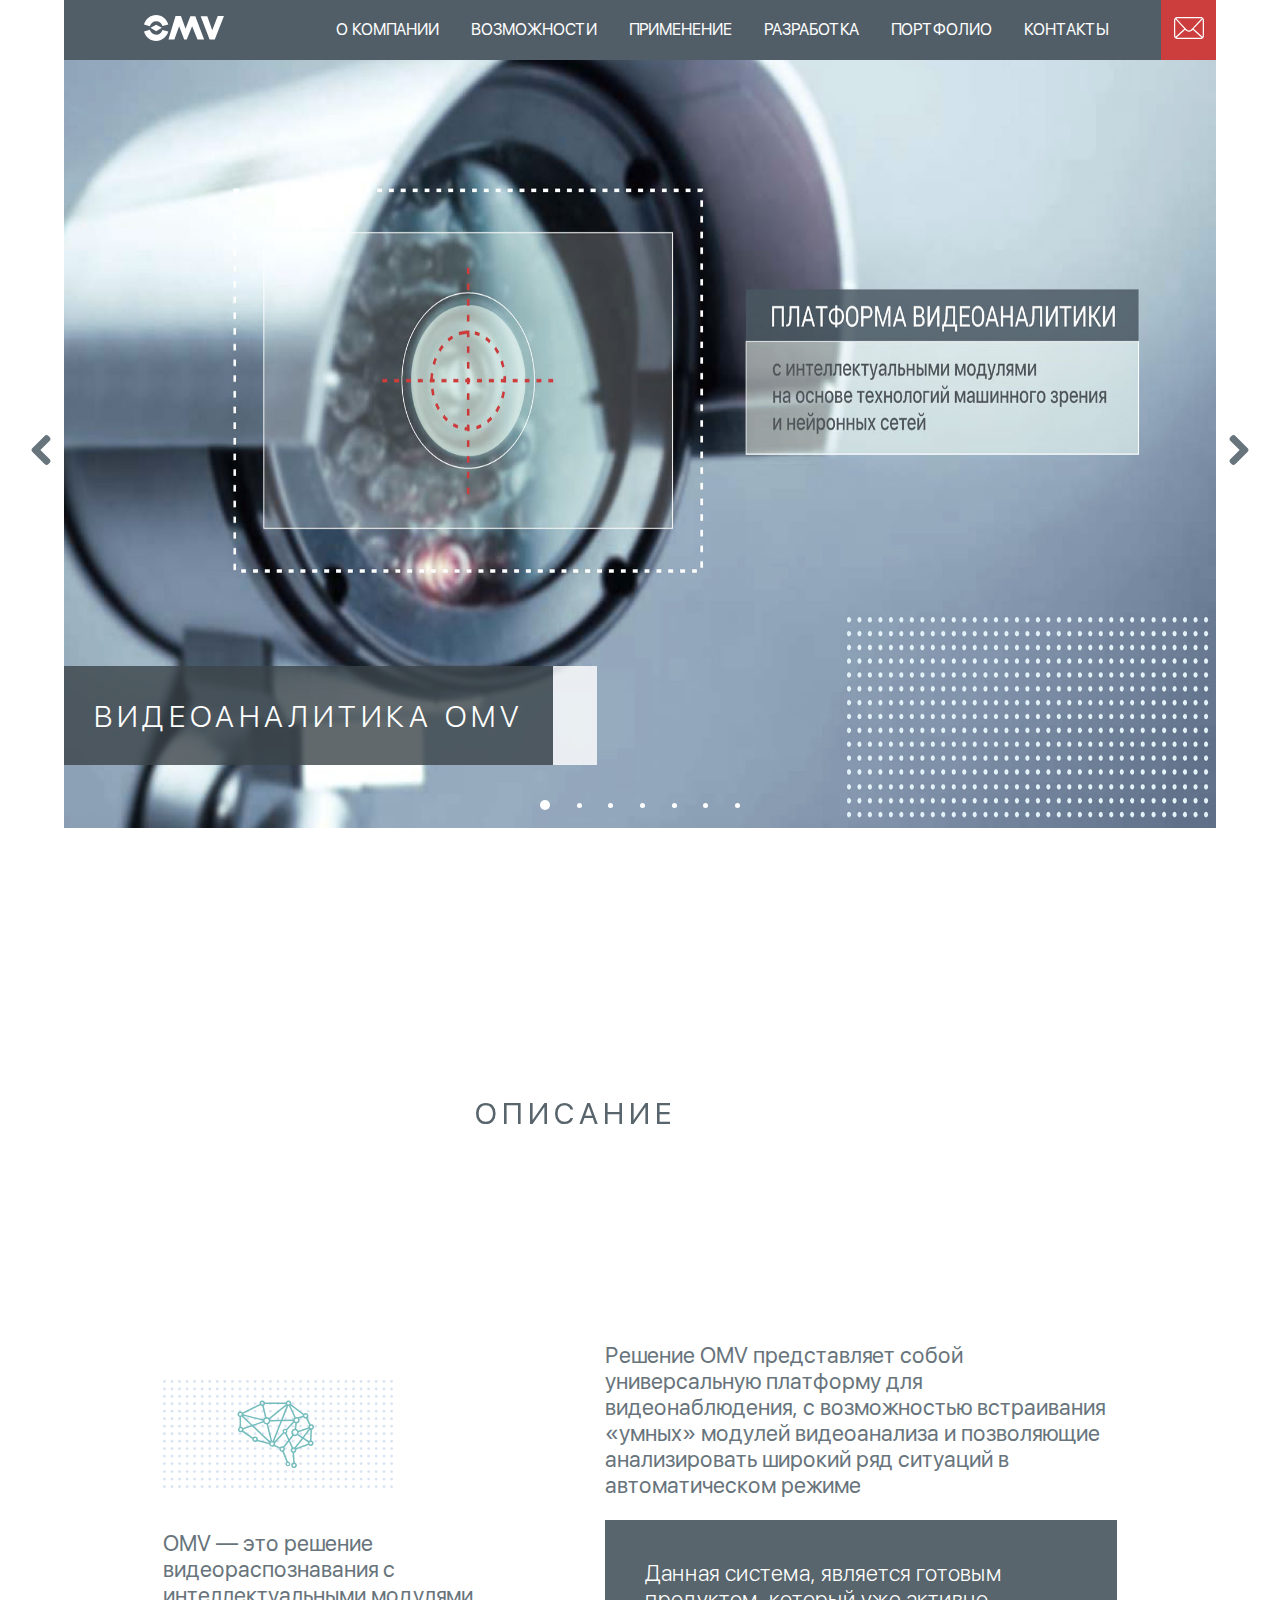
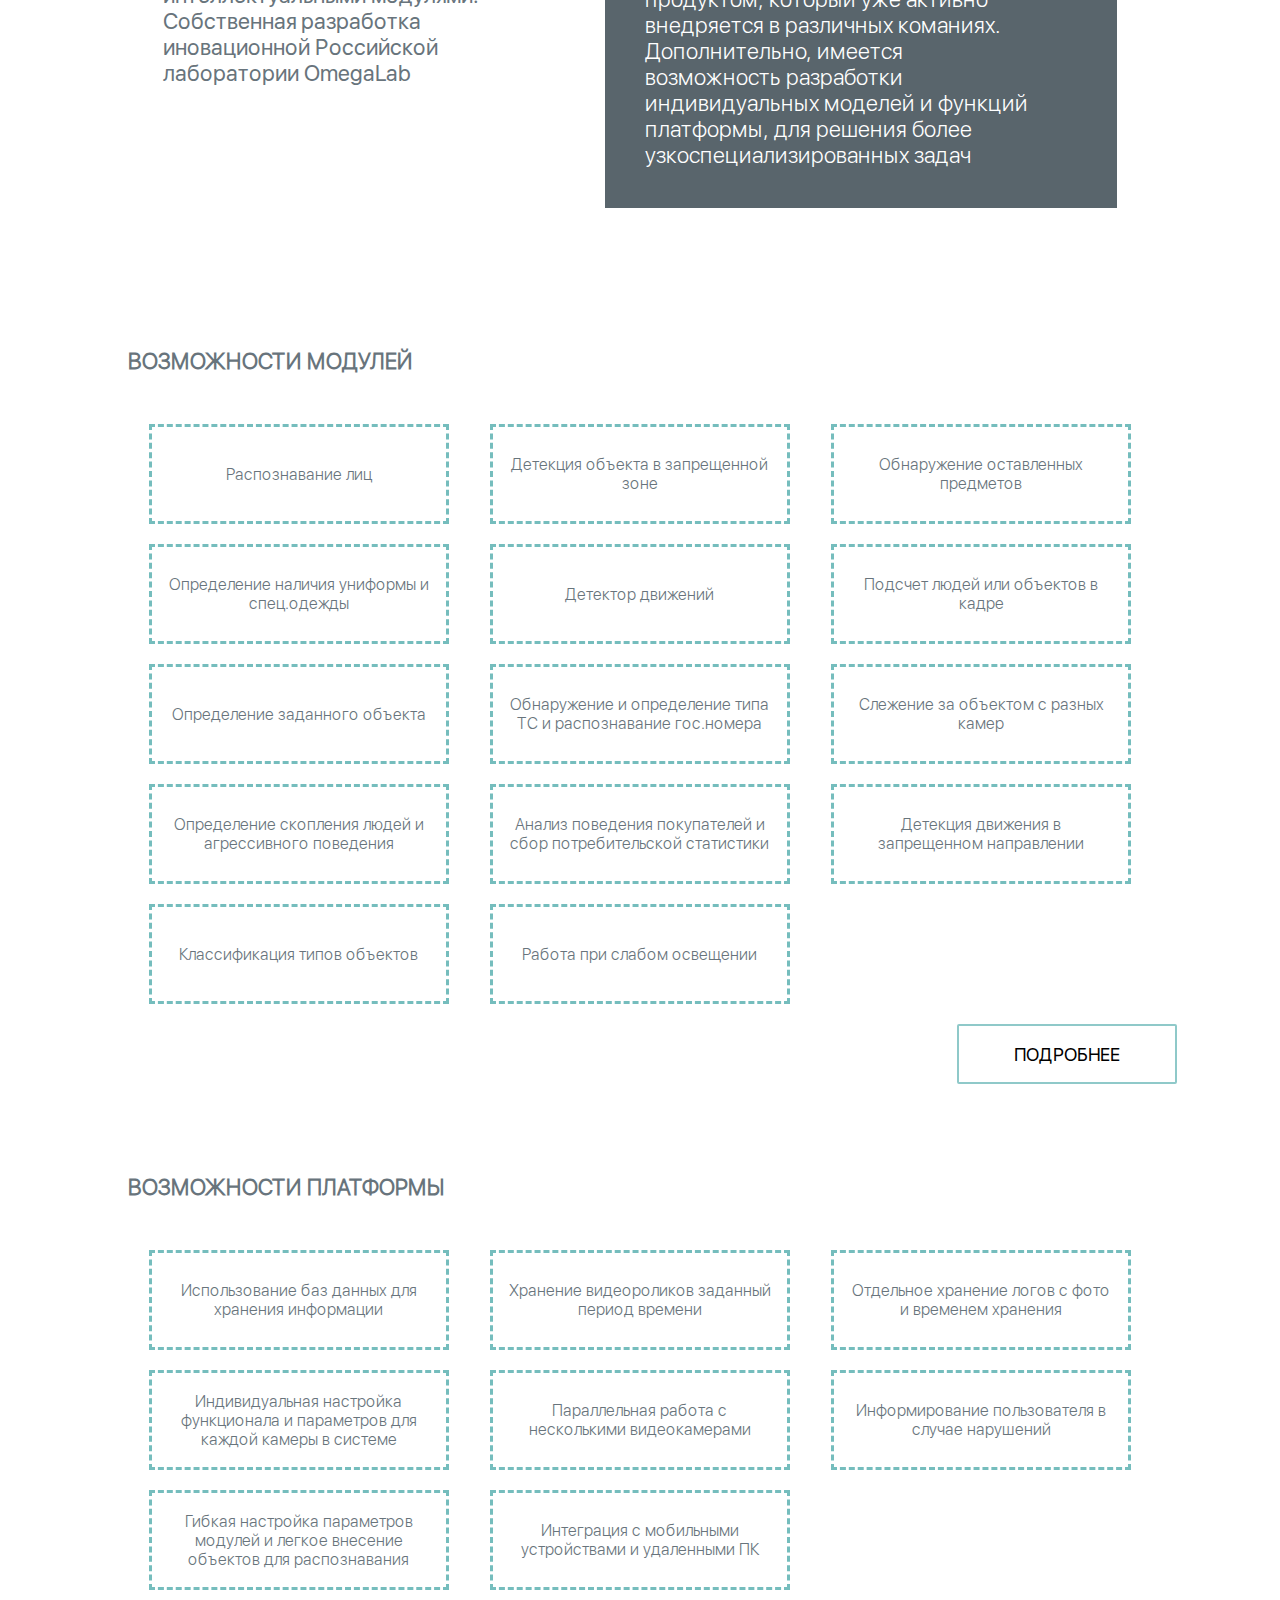
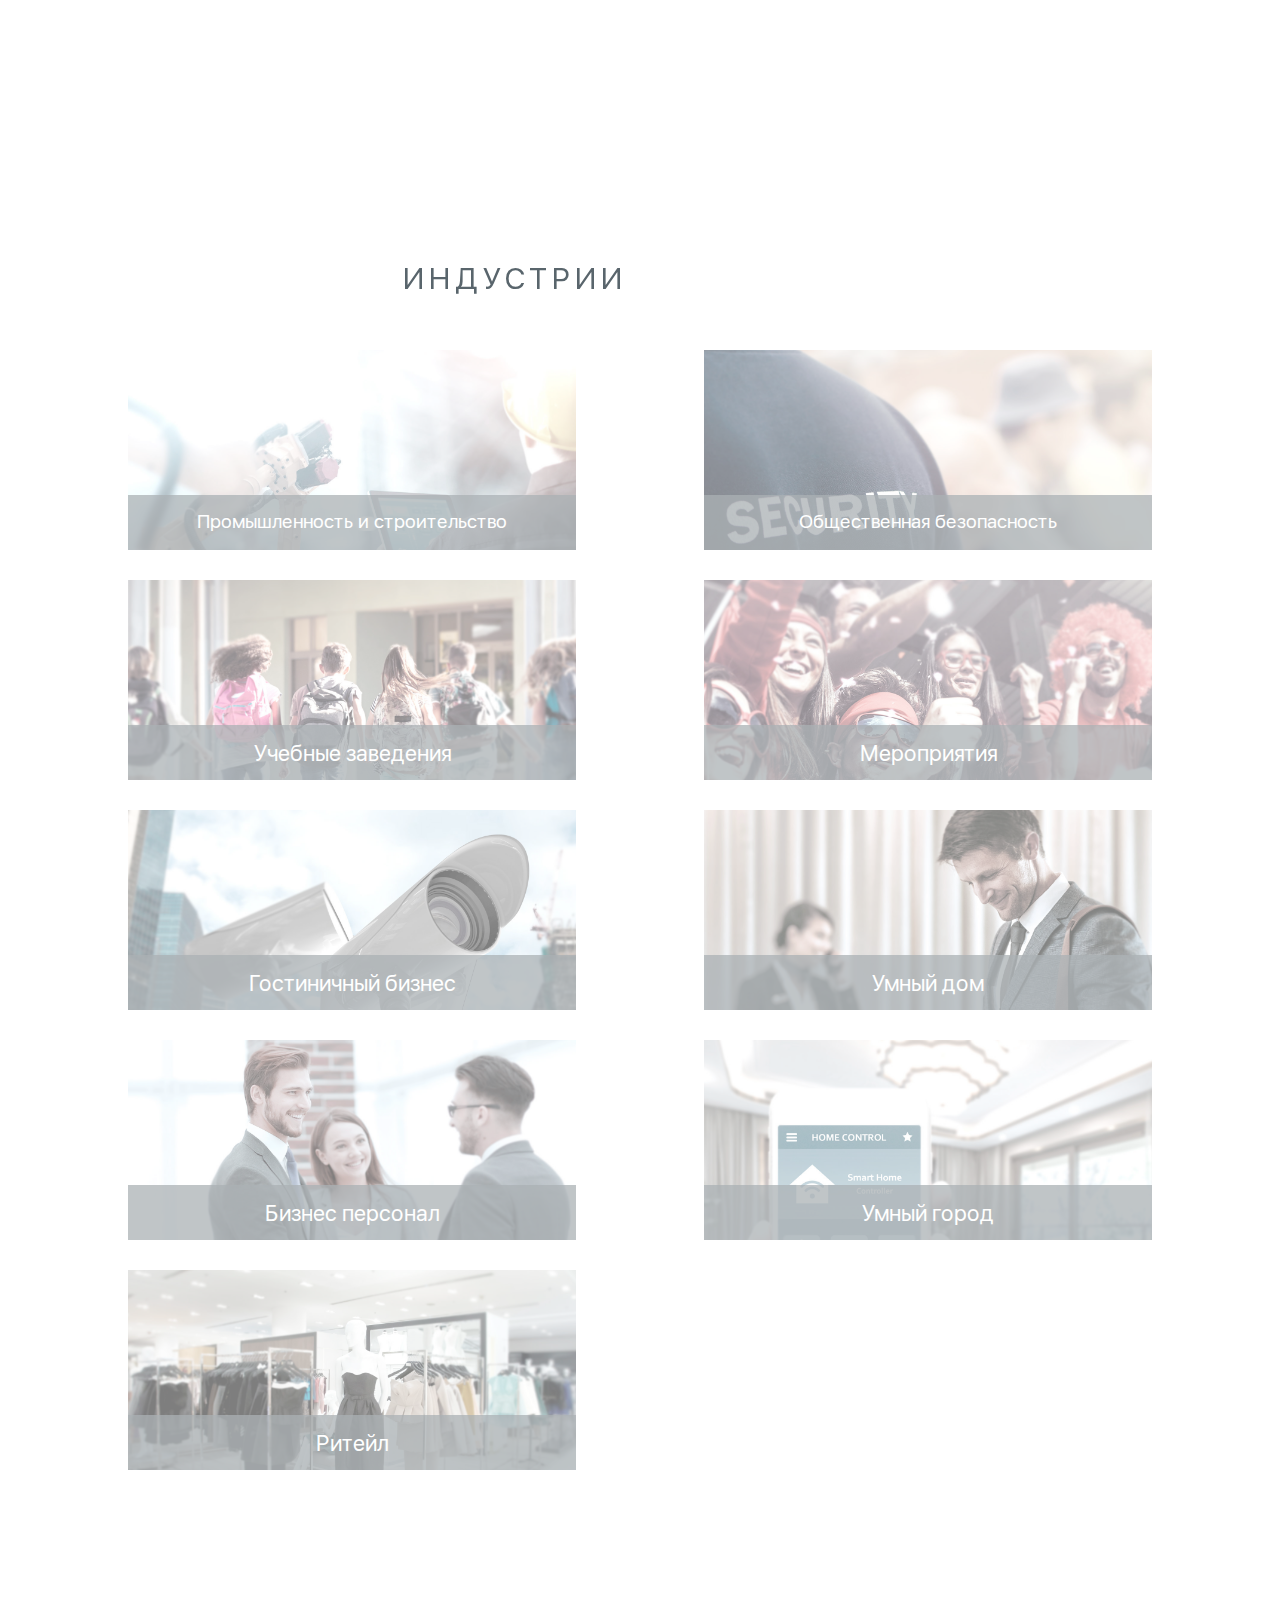
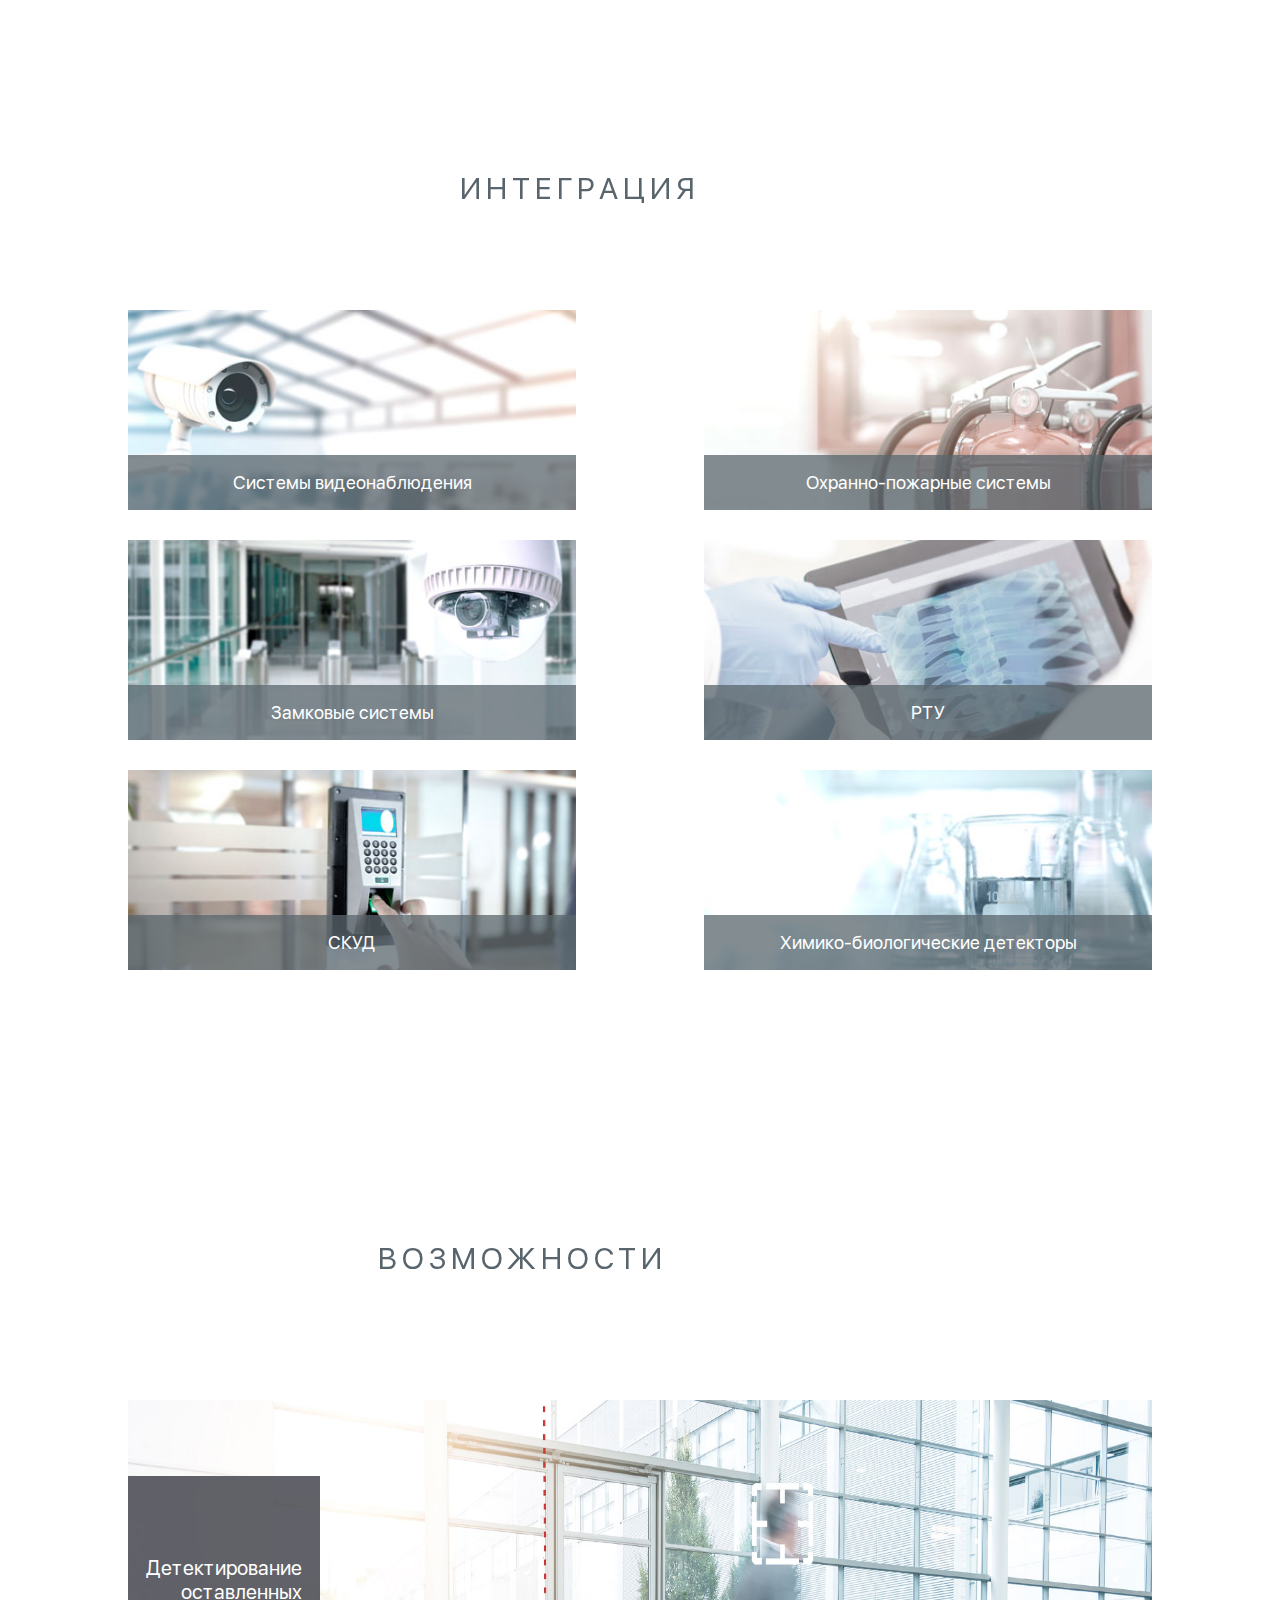
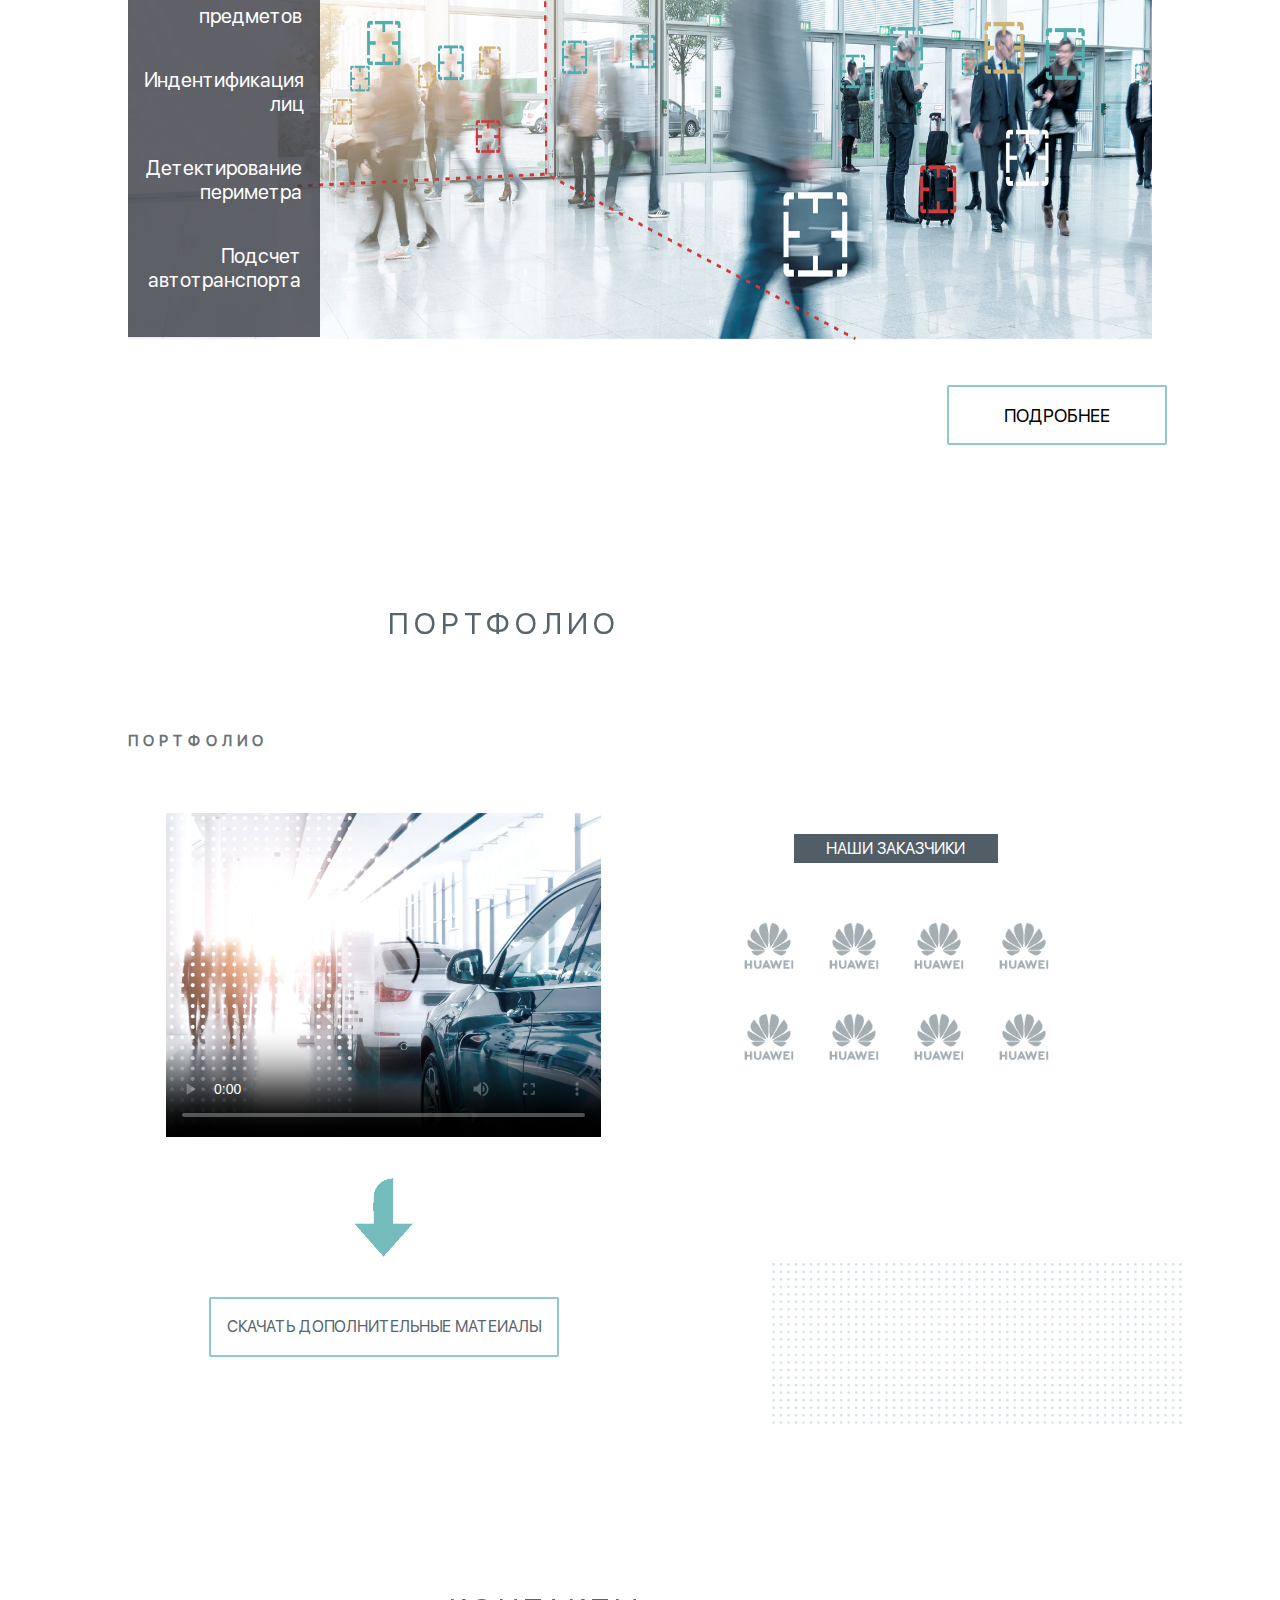
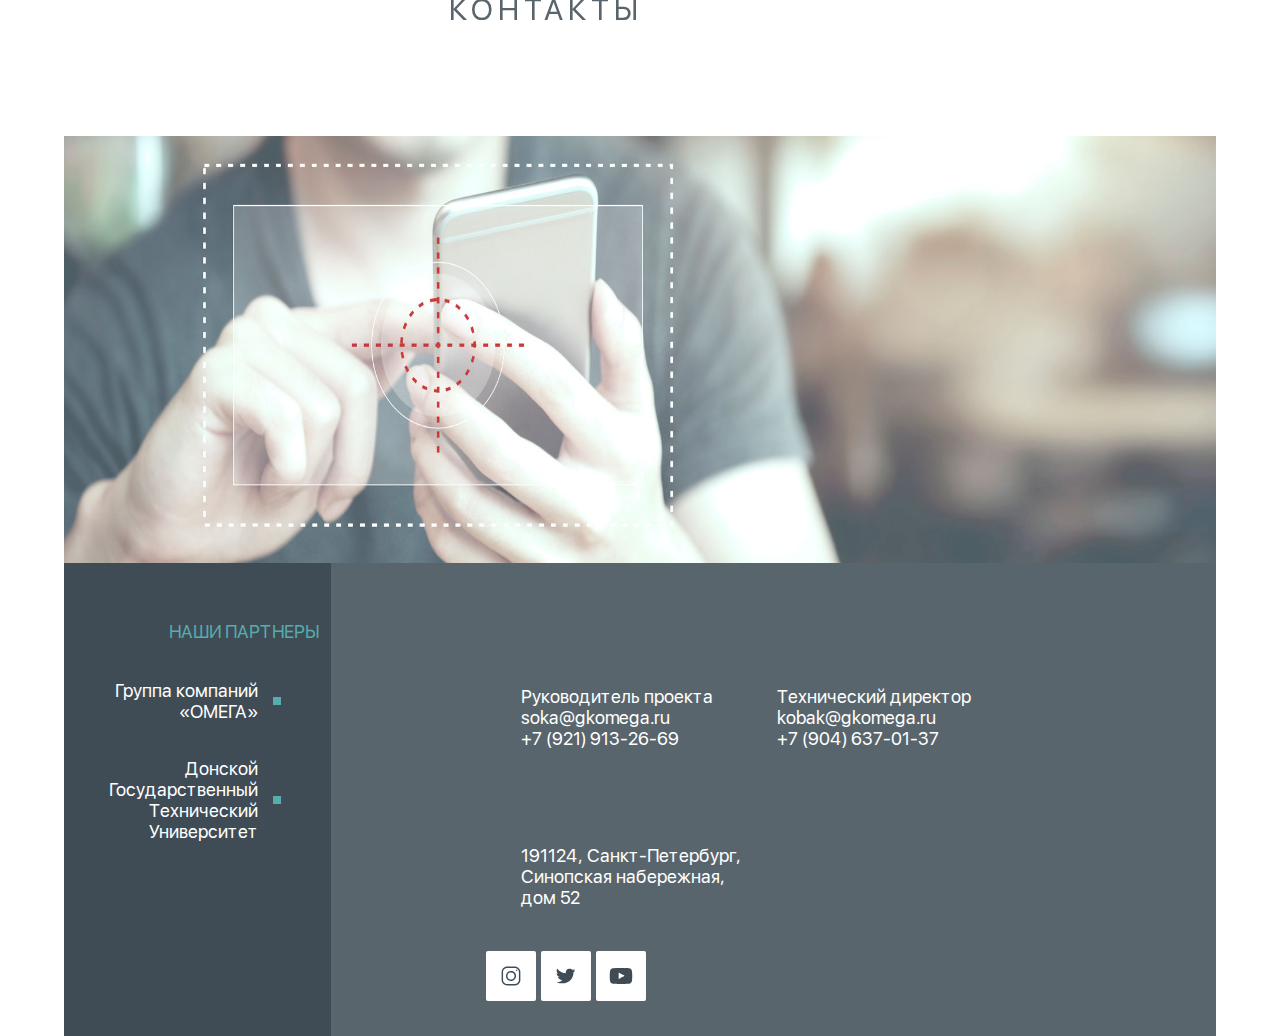
==== commit 98d128c0: "add some stuff" ====
--- a/index.html
+++ b/index.html
@@ -248,7 +248,7 @@
         <div class="platform-powers">
             <h2 class="desktop-left" style="margin-bottom: 35px;">ВОЗМОЖНОСТИ <br> ПЛАТФОРМЫ</h2>
             <img class="dotted-image mobile-only" src="./assets/images/compas.svg" alt="">
-            <div class="powers-list">
+            <div style="margin-top: 50px;" class="powers-list">
                 <div class="card">
                     Использование баз данных для хранения информации
                 </div>
@@ -300,11 +300,11 @@
         <div class="products-list">
 
             <div class="product product1"><a href="usage-prom-and-building.html" >
-                <div class="bar"><p>Промышленность и строительство</p></div>
+                <div class="bar"><p class="barFont1">Промышленность и строительство</p></div>
             </a>
             </div>
             <div class="product product2"><a href="usage-safety.html" >
-                <div class="bar"><p>Общественная безопасность</p></div>
+                <div class="bar"><p class="barFont1">Общественная безопасность</p></div>
             </a>
             </div>
             <div class="product product3"><a href="usage-educational-houses.html" >
@@ -508,11 +508,11 @@
                 <p class="green-sign">НАШИ ПАРТНЕРЫ</p>
                 <div class="green-square-wrapper">
                     <div class="green-square"></div>
-                    <p>Группа компаний <br> «ОМЕГА» </p>
+                    <p>Группа компаний<br>«ОМЕГА»</p>
                 </div>
                 <div class="green-square-wrapper">
                     <div class="green-square"></div>
-                    <p>Донской <br> Государственный <br> Технический<br> Университет</p>
+                    <p>Донской<br>Государственный<br>Технический<br>Университет</p>
                 </div>
             </div>
         </div>
--- a/assets/css/main.css
+++ b/assets/css/main.css
@@ -113,6 +113,7 @@
     .header-desktop .mail-part img {
       width: 30px; }
   .header-desktop .logo-part {
+    margin-left: 50px;
     width: 140px;
     display: flex;
     justify-content: center;
@@ -801,7 +802,7 @@
       background-color: #59656c; }
       .section-contacts .basement .footer-part .left-part .contact {
         text-align: center;
-        margin: 30px 30px 30px 0; }
+        margin: 30px; }
         .section-contacts .basement .footer-part .left-part .contact p {
           color: white;
           text-align: center; }
@@ -911,7 +912,9 @@
   align-items: center;
   justify-content: center;
   border-radius: 2px;
-  margin: 50px 50px;
+  margin: 0 auto;
+  margin-top: 25px;
+  margin-bottom: 25px;
   font-size: 18px; }
 
 .section-main-possibilities {
@@ -1048,13 +1051,11 @@
         margin: 0 auto !important;
         color: #8fc9c9;
         background-color: white !important;
-        border: 1px solid #8fc9c9 !important;
+        border: 2px solid #8fc9c9 !important;
         transition: .3s;
         display: flex;
         align-items: center;
         justify-content: center;
-        width: 220px;
-        height: 60px;
         border-radius: 2px; }
         .section-functioanl .r-n-d-container .right-part .write-us:hover {
           background-color: #8fc9c9 !important;
@@ -1123,15 +1124,20 @@
       .section-functioanl .func-container .func p {
         text-align: center; }
 
+.js-open-modal {
+  padding: 15px 55px; }
+
 @media screen and (min-width: 350px) {
   .header-mobile .logo-part .modal-menu {
-    width: calc(100% - 47px); } }
+    width: calc(100% - 47px); }
+  .barFont1 {
+    font-size: 19px !important; } }
 
 @media screen and (min-width: 380px) {
   .header-mobile .logo-part .modal-menu {
     width: calc(100% - 48px); }
   .carousel-switcher {
-    top: 20%; } }
+    top: 15%; } }
 
 @media screen and (min-width: 450px) {
   .header-mobile .logo-part .modal-menu {
@@ -1156,6 +1162,8 @@
     display: none; }
   .presentaitonTxt {
     display: block; }
+  .carousel-switcher {
+    top: 20%; }
   .d-head-container__dotts {
     display: block;
     max-width: 220px; }
@@ -1247,6 +1255,10 @@
 @media screen and (min-width: 1024px) {
   .section-contacts {
     width: 90%; }
+  .barFont1 {
+    font-size: 22px; }
+  .js-open-modal:hover {
+    color: white !important; }
   .videoBlank {
     height: 30px !important; }
   .arrowdownload {
@@ -1271,17 +1283,17 @@
     z-index: 10000; }
   .h2Possibilities {
     margin: 180px 0 120px 0;
-    left: 200px; }
+    left: 250px; }
   .h2Portfolio {
     left: 260px;
     margin-bottom: 75px;
     margin-top: 70px; }
   .h2Contacts {
-    left: 320px;
+    left: 385px;
     margin-bottom: 105px; }
   .h2About {
     margin: 145px 0 165px;
-    left: 435px; }
+    left: 475px; }
   .h2RnD {
     margin: 145px 0 165px;
     left: 470px; }
@@ -1290,11 +1302,11 @@
     margin-bottom: 100px;
     margin-top: 250px; }
   .h2Industry {
-    left: 200px;
+    left: 275px;
     margin-bottom: 50px;
     margin-top: 150px; }
   .h2Integration {
-    left: 380px;
+    left: 460px;
     margin-bottom: 50px;
     margin-top: 150px; }
   .h2Integration2 {
@@ -1393,8 +1405,7 @@
       margin: 0 auto;
       display: block; }
     .section-company-partners .write-us {
-      margin: 40px 0 90px;
-      transform: translateX(-130%) !important; }
+      margin: 40px 0 90px; }
   .section-portfolio {
     display: flex;
     flex-direction: row;
@@ -1593,9 +1604,6 @@
     margin-left: 5%; }
   .header-desktop {
     background-color: transparent; }
-  .aboutWrite {
-    margin-right: 185px !important;
-    margin-top: 100px !important; }
   .func {
     max-width: 300px !important;
     height: 420px !important;
@@ -1626,6 +1634,10 @@
   .section-building-features {
     margin-top: 150px;
     margin-bottom: 150px; }
+  .aboutWrite {
+    margin-right: 125px !important;
+    margin-top: 100px !important;
+    transform: translateX(-130%) !important; }
   .header-desktop {
     background-color: transparent !important; }
   .section-technologies {
@@ -1790,4 +1802,4 @@
 .checked {
   width: 25%; }
 
-/*# sourceMappingURL=[data-uri] */
+/*# sourceMappingURL=[data-uri] */
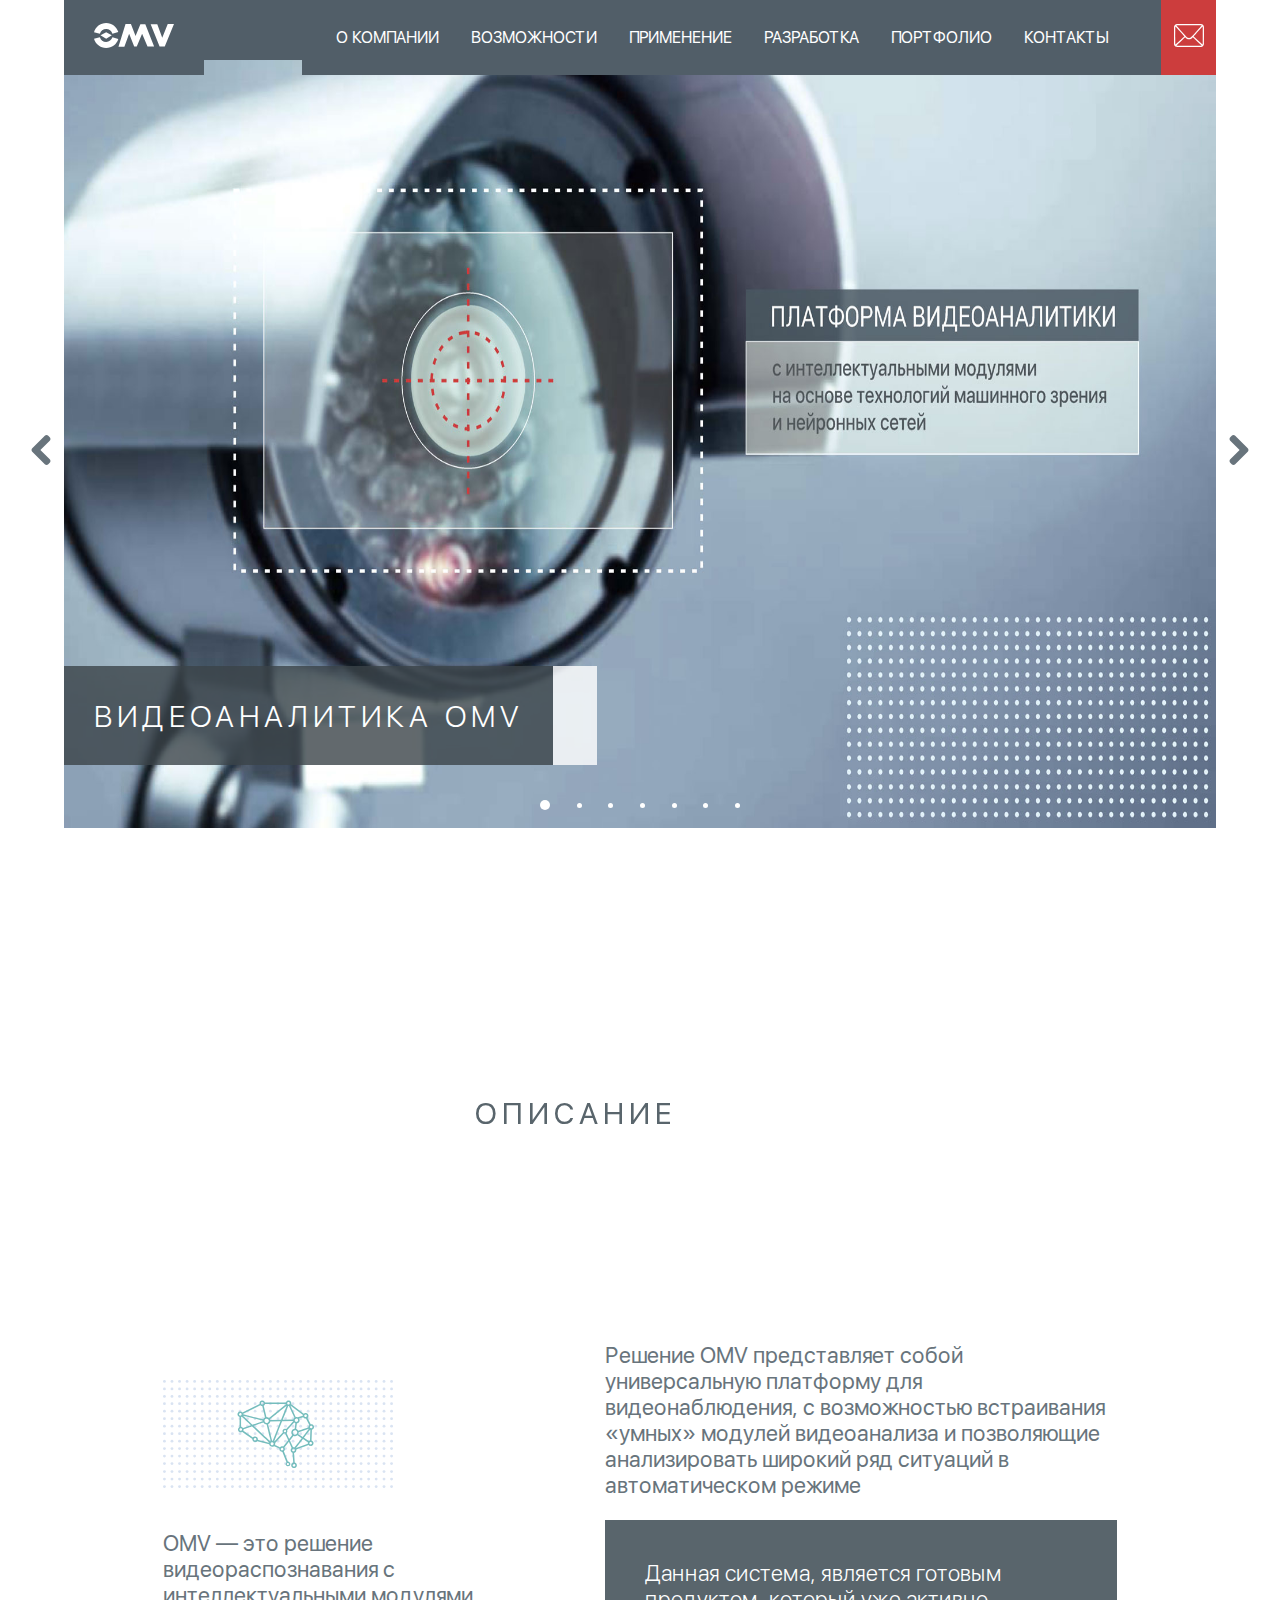
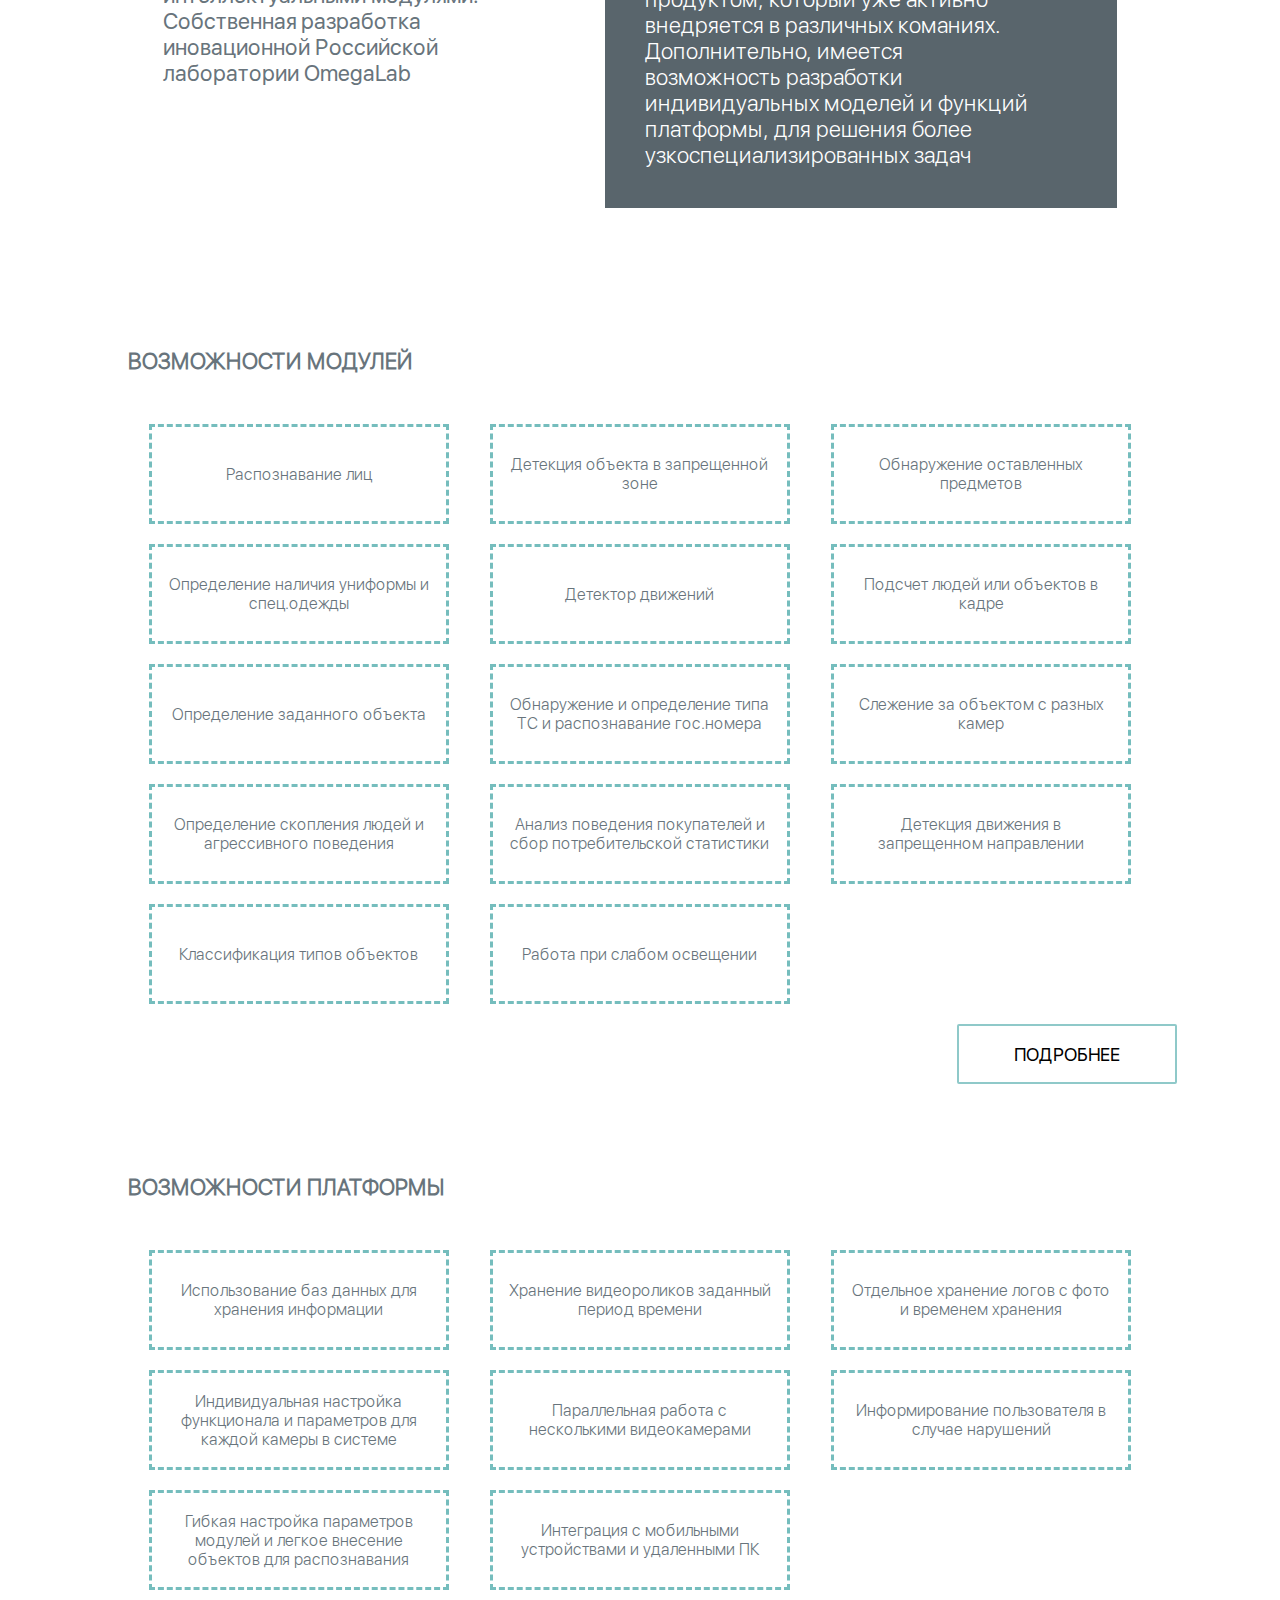
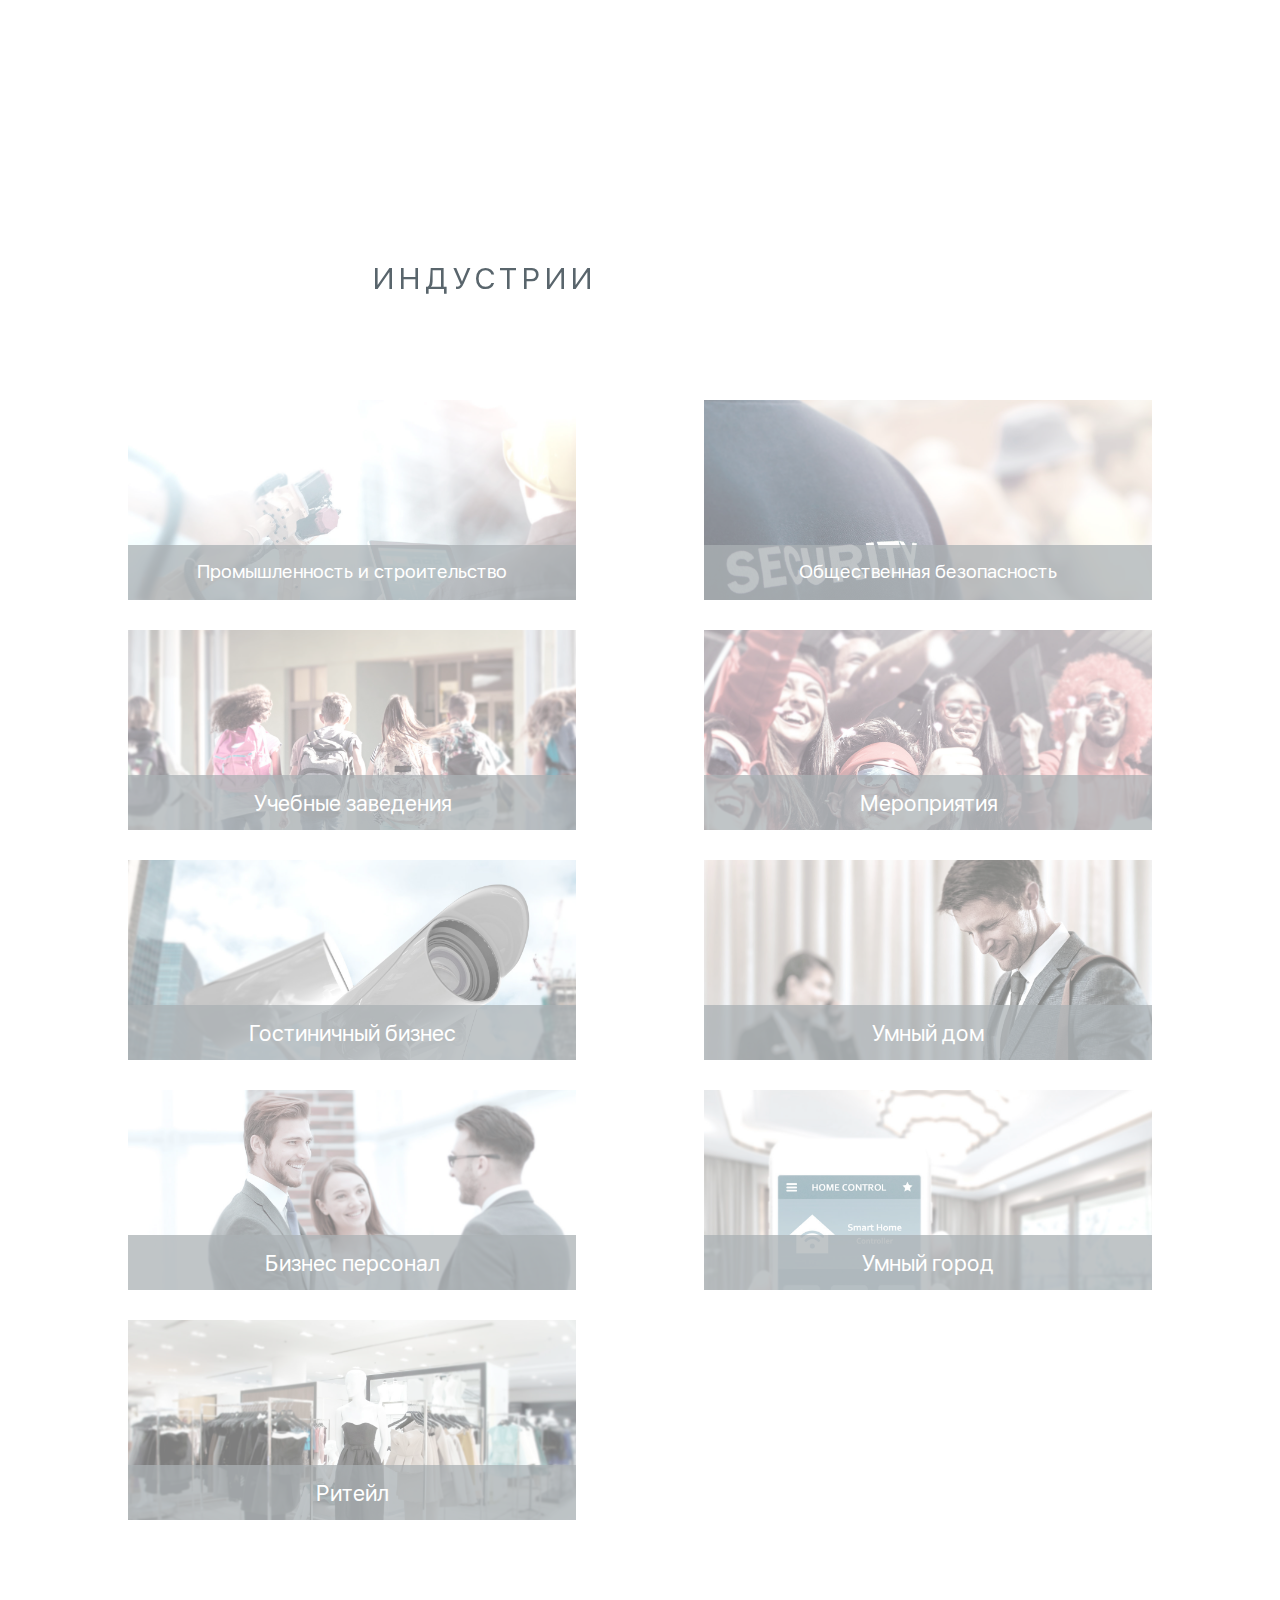
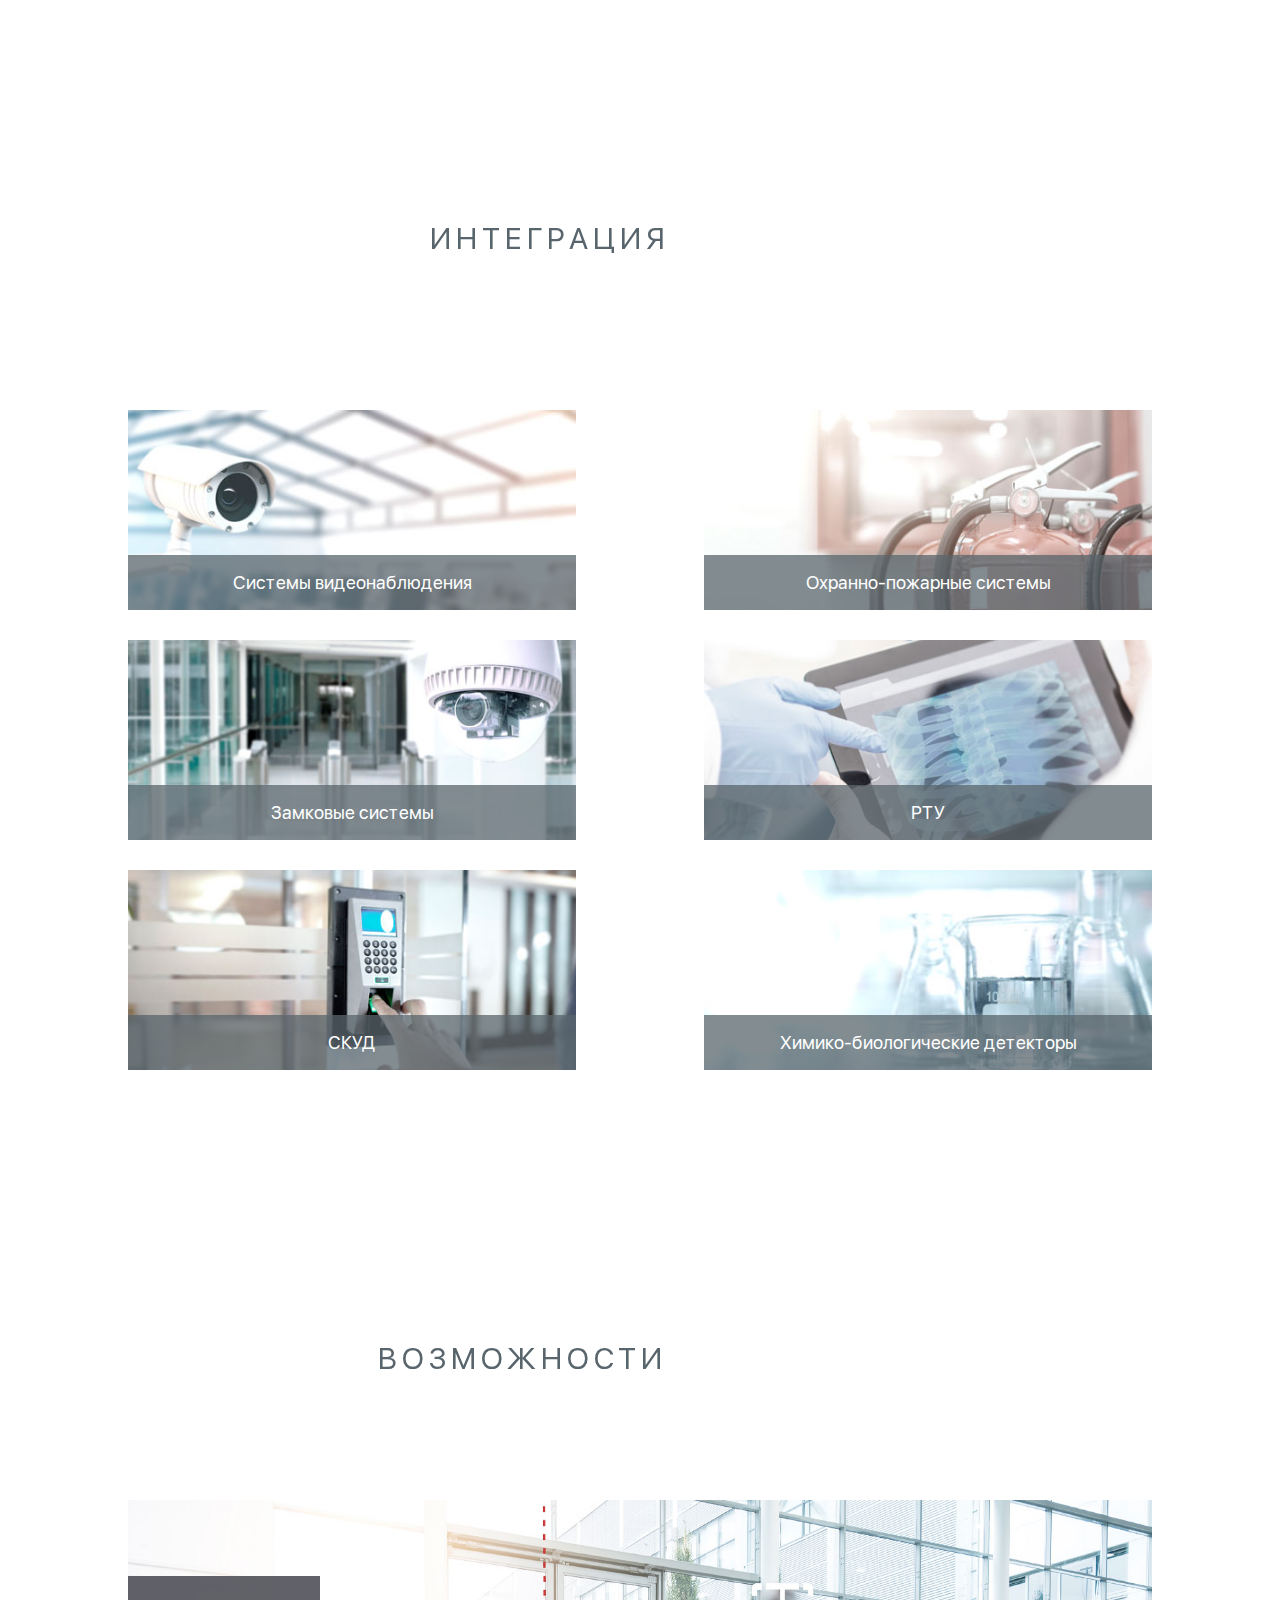
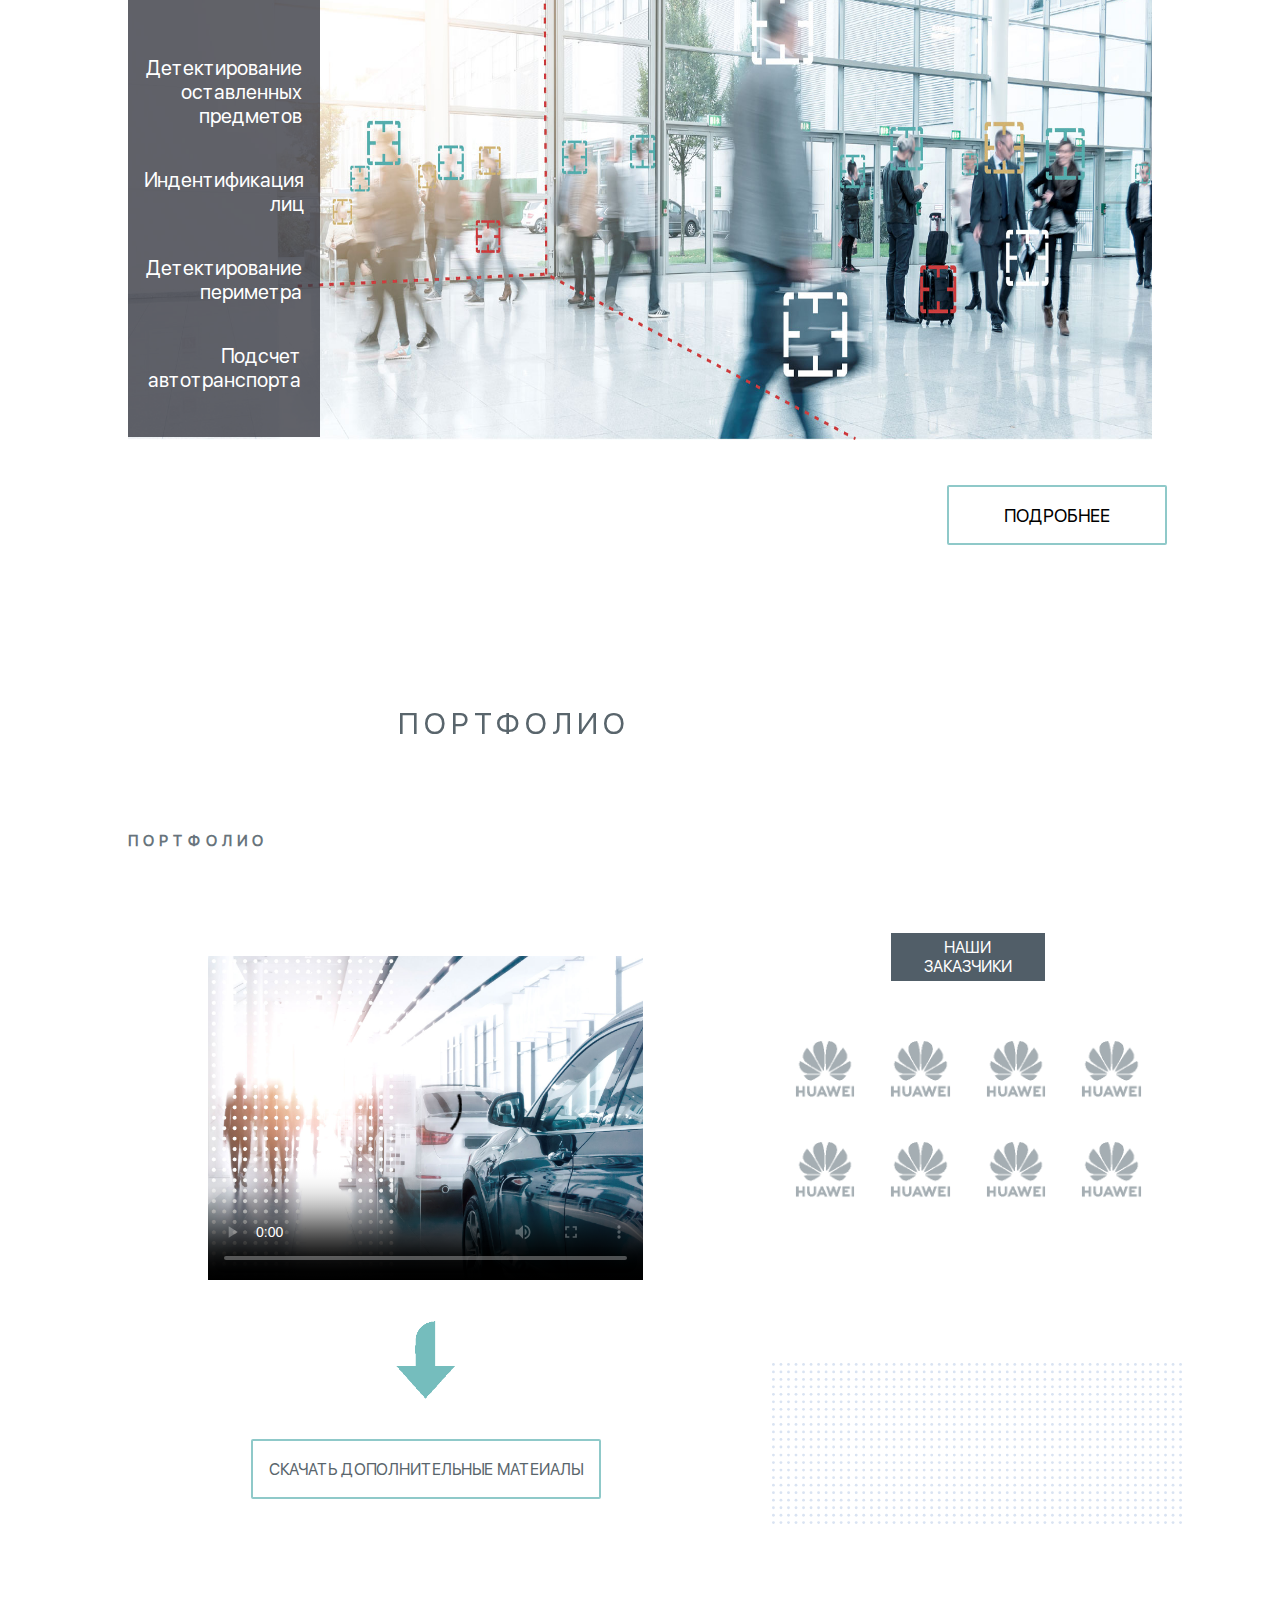
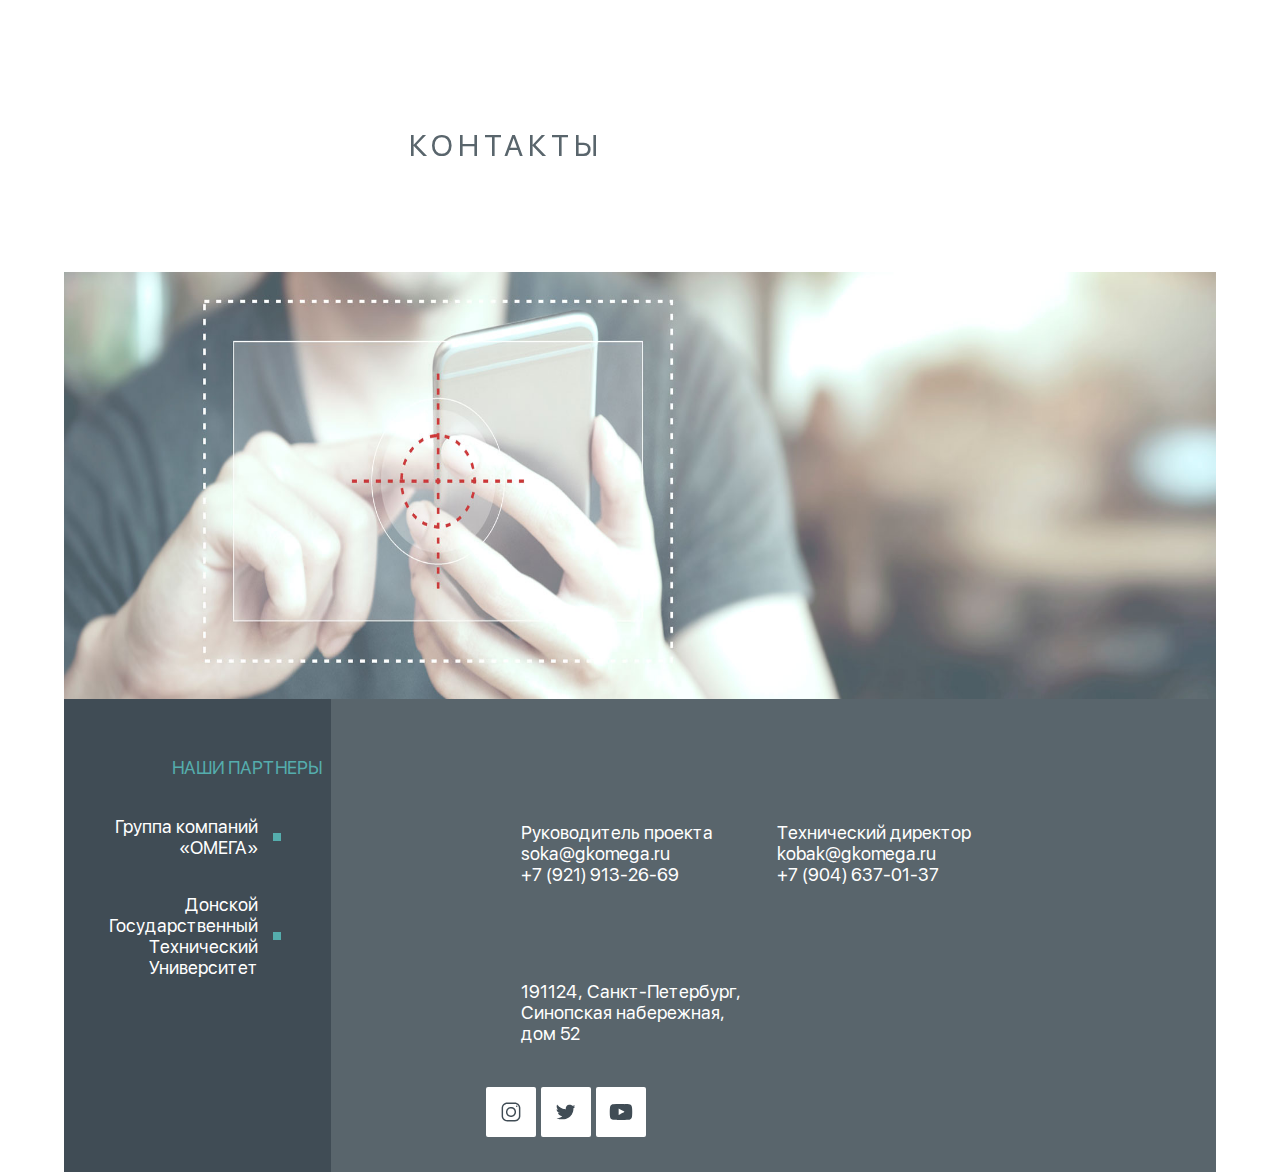
==== commit 587550fa: "pravki done" ====
--- a/index.html
+++ b/index.html
@@ -123,16 +123,17 @@
             <!--   Svg иконка для закрытия окна  -->
             <img src="./assets/images/cancel.svg" class="modal__cross js-modal-close">
             <p class="modal__name">Ваше имя<span>*</span></p>
-            <input style="width: 85%;" type="text">
+            <input style="width: 90%;" type="text">
             <p class="modal__ink">Название организации</p>
-            <input style="width: 85%" type="text">
+            <input style="width: 90%" type="text">
             <p class="modal__ink">Ваша почта<span>*</span></p>
-            <input style="width: 85%" type="tex">
+            <input style="width: 90%" type="tex">
             <p class="modal__tel">Контактный номер телефона</p>
-            <input style="width: 85%" type="tel" name="tel"
+            <input style="width: 90%" type="tel" name="tel"
                    pattern="2[0-9]{3}-[0-9]{3}">
             <p class="text">Ваш вопрос<span>*</span></p>
-            <input style="padding-bottom: 35px; width: 85%;" type="text">
+            <input style="padding-bottom: 35px; width: 90%;" type="text">
+                <p style="color: red; font-size: 12px;">*-поля обязательные для заполнения</p>
             <p style="color:grey; opacity: 0.9;"><input type="checkbox" name="option1" value="a1" checked>- согласен на обработку моих персональных данных</p>
             </div>
             <button style="margin-top:15px;" class="sendButton">ОТПРАВИТЬ</button>
--- a/assets/css/main.css
+++ b/assets/css/main.css
@@ -50,12 +50,13 @@
     background-color: #515e68;
     display: flex;
     width: 914px;
+    height: 75px;
     align-items: center;
     justify-content: space-between; }
     .header-desktop .links-part .mail-part {
       width: 55px;
       order: 2;
-      height: 60px;
+      height: 75px;
       background-color: #cc3d3d;
       display: flex;
       align-items: center;
@@ -113,9 +114,9 @@
     .header-desktop .mail-part img {
       width: 30px; }
   .header-desktop .logo-part {
-    margin-left: 50px;
     width: 140px;
     display: flex;
+    height: 75px;
     justify-content: center;
     align-items: center;
     background-color: #515e68; }
@@ -662,7 +663,7 @@
     background-color: #FFFFFF;
     padding: 20px 0; }
     .section-portfolio .right-part p {
-      width: 40%;
+      width: 50%;
       margin: 0 auto;
       margin-bottom: 40px;
       text-align: center;
@@ -856,7 +857,7 @@
   .section-about-company .head-container {
     margin-bottom: 30px; }
   .section-about-company .company-desc {
-    width: 85%;
+    width: 90%;
     margin: 0 auto; }
     .section-about-company .company-desc p {
       text-align: center;
@@ -888,10 +889,9 @@
   background-color: #647179;
   padding: 50px 0 30px 0; }
   .section-company-partners .short-desc img {
-    margin: 0 auto;
     width: 40%;
     display: block;
-    max-width: 200px; }
+    margin: 0 auto; }
   .section-company-partners .short-desc p {
     text-align: center;
     color: white; }
@@ -1001,8 +1001,7 @@
     margin-bottom: 60px; }
     .section-building-features .container .technology-container .technology img {
       margin: 0 auto;
-      width: 115px;
-      height: 20%;
+      width: 60%;
       display: block;
       margin-bottom: 25px; }
     .section-building-features .container .technology-container .technology p {
@@ -1018,7 +1017,7 @@
   overflow: hidden;
   margin-bottom: 300px; }
   .section-functioanl .r-n-d-container {
-    justify-content: space-between; }
+    justify-content: space-around; }
     .section-functioanl .r-n-d-container .left-part {
       flex-direction: column;
       width: 47%; }
@@ -1033,8 +1032,10 @@
       .section-functioanl .r-n-d-container .left-part .dark-screen {
         text-align: right;
         background-color: #59656c;
+        width: 80%;
+        padding: 50px;
+        margin-left: auto;
         color: white;
-        padding: 60px 10% 60px 20%;
         font-size: 20px; }
     .section-functioanl .r-n-d-container .right-part {
       flex-direction: column;
@@ -1127,6 +1128,9 @@
 .js-open-modal {
   padding: 15px 55px; }
 
+.js-open-modal1 {
+  padding: 0 !important; }
+
 @media screen and (min-width: 350px) {
   .header-mobile .logo-part .modal-menu {
     width: calc(100% - 47px); }
@@ -1160,8 +1164,6 @@
 @media screen and (min-width: 768px) {
   .m-head-container__dotts {
     display: none; }
-  .presentaitonTxt {
-    display: block; }
   .carousel-switcher {
     top: 20%; }
   .d-head-container__dotts {
@@ -1255,6 +1257,23 @@
 @media screen and (min-width: 1024px) {
   .section-contacts {
     width: 90%; }
+  .presentaitonTxt {
+    display: block; }
+  .man-with-a-tablet1 {
+    display: inline-block !important; }
+  .short-desc-part1 {
+    display: flex;
+    justify-content: space-around;
+    align-items: center; }
+  .section-contacts1 {
+    width: 95% !important; }
+  .section-company-partners .short-desc img {
+    margin: 0; }
+  .company-desc p {
+    width: 40%;
+    text-align: right !important;
+    margin: 0;
+    font-size: 22px; }
   .barFont1 {
     font-size: 22px; }
   .js-open-modal:hover {
@@ -1267,7 +1286,7 @@
     bottom: -65px;
     left: 46%; }
   .green-sign {
-    padding-left: 93px; }
+    padding-left: 100px; }
   .arrowTopScroll {
     display: inline-block !important; }
   .posImgDesc {
@@ -1281,15 +1300,19 @@
     font-weight: lighter;
     color: #59656c;
     z-index: 10000; }
+  .h2Tech {
+    left: 220px;
+    margin-top: 120px;
+    margin-bottom: 30px; }
   .h2Possibilities {
     margin: 180px 0 120px 0;
     left: 250px; }
   .h2Portfolio {
-    left: 260px;
+    left: 270px;
     margin-bottom: 75px;
     margin-top: 70px; }
   .h2Contacts {
-    left: 385px;
+    left: 345px;
     margin-bottom: 105px; }
   .h2About {
     margin: 145px 0 165px;
@@ -1302,12 +1325,12 @@
     margin-bottom: 100px;
     margin-top: 250px; }
   .h2Industry {
-    left: 275px;
-    margin-bottom: 50px;
+    left: 245px;
+    margin-bottom: 100px;
     margin-top: 150px; }
   .h2Integration {
-    left: 460px;
-    margin-bottom: 50px;
+    left: 430px;
+    margin-bottom: 100px;
     margin-top: 150px; }
   .h2Integration2 {
     left: 260px;
@@ -1335,14 +1358,14 @@
   .dottsportfolio {
     display: block !important; }
   .header-desktop {
-    width: 90%; }
+    width: 90%;
+    margin: 0 auto; }
   .section-main {
     width: 90%;
     margin: 0 auto; }
   .max-width-container {
     margin: 0 auto; }
   .aboutflex {
-    margin-top: 300px;
     display: flex !important; }
   .partnersAbout {
     display: block !important; }
@@ -1361,14 +1384,8 @@
   .section-about-company {
     width: 95%;
     margin: 0 auto; }
-  .man-with-a-tablet {
-    position: absolute;
-    top: 100px;
-    left: 950px; }
   .short-desc {
-    padding-left: 40px !important;
-    width: 40%;
-    margin-left: 50px; }
+    width: 40%; }
   .paragraph p {
     font-family: "SFUID-light";
     font-size: 22px; }
@@ -1378,7 +1395,7 @@
       margin-bottom: 10px; }
   .section-main-possibilities {
     position: relative;
-    height: 100vh;
+    height: 90vh;
     overflow: hidden;
     width: 90%;
     margin: 0 auto;
@@ -1391,7 +1408,6 @@
       right: 0;
       margin-bottom: 0;
       width: 40%;
-      height: 28%;
       background-color: rgba(43, 55, 62, 0.8);
       display: flex;
       align-items: center; }
@@ -1406,6 +1422,8 @@
       display: block; }
     .section-company-partners .write-us {
       margin: 40px 0 90px; }
+  .section-portfolio .right-part p {
+    width: 25%; }
   .section-portfolio {
     display: flex;
     flex-direction: row;
@@ -1413,11 +1431,15 @@
     justify-content: space-around; }
     .section-portfolio .right-part {
       margin-bottom: 250px;
-      width: 50%; }
+      margin-right: -130px;
+      width: 60%; }
       .section-portfolio .right-part img {
         width: 10%; }
     .section-portfolio .left-part {
-      width: 50%; }
+      width: 50%;
+      position: relative;
+      left: 35px;
+      top: 25px; }
   .mobile-background {
     display: none;
     width: 100%;
@@ -1499,6 +1521,9 @@
   .container {
     width: 80%;
     margin: 0 auto; }
+  .containerAbout {
+    width: 95%;
+    margin: 0 auto; }
   .section-main {
     padding-top: 0;
     margin-bottom: 50px; }
@@ -1635,7 +1660,6 @@
     margin-top: 150px;
     margin-bottom: 150px; }
   .aboutWrite {
-    margin-right: 125px !important;
     margin-top: 100px !important;
     transform: translateX(-130%) !important; }
   .header-desktop {
@@ -1802,4 +1826,4 @@
 .checked {
   width: 25%; }
 
-/*# sourceMappingURL=[data-uri] */
+/*# sourceMappingURL=[data-uri] */
